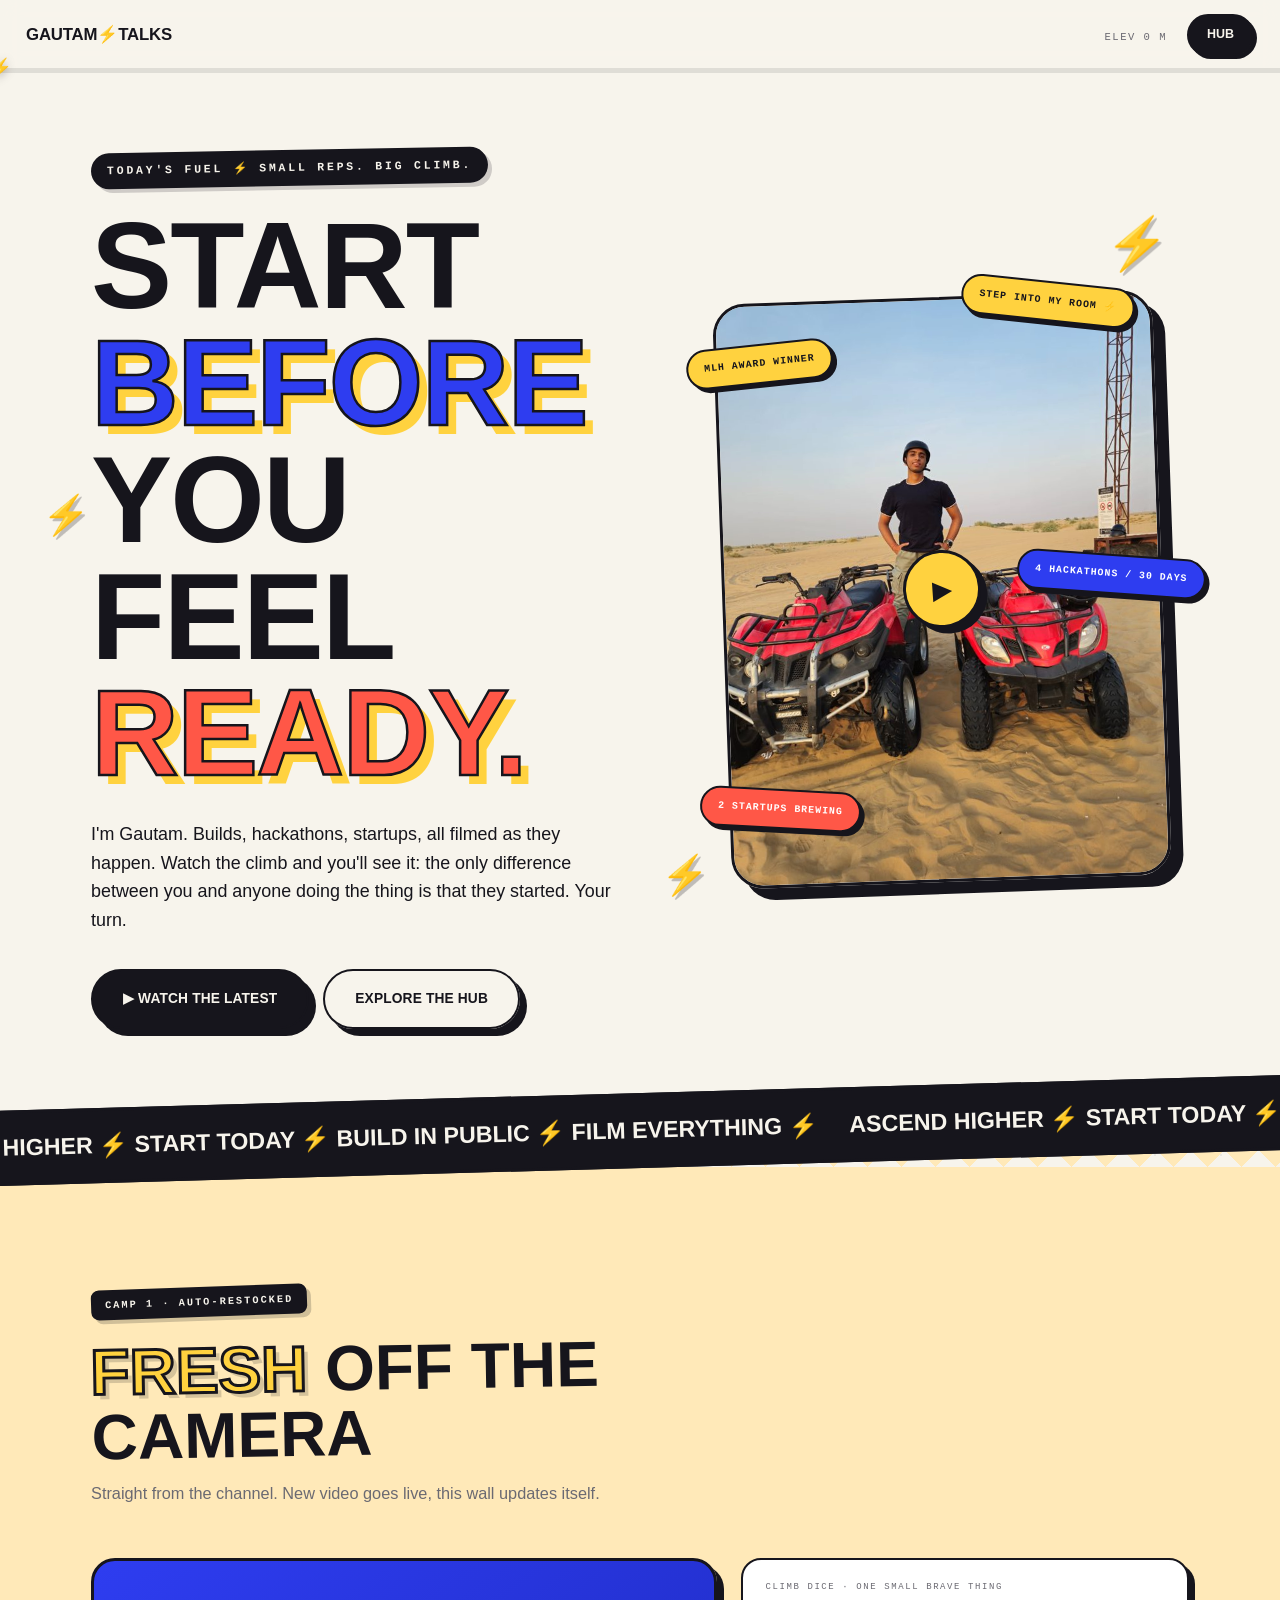
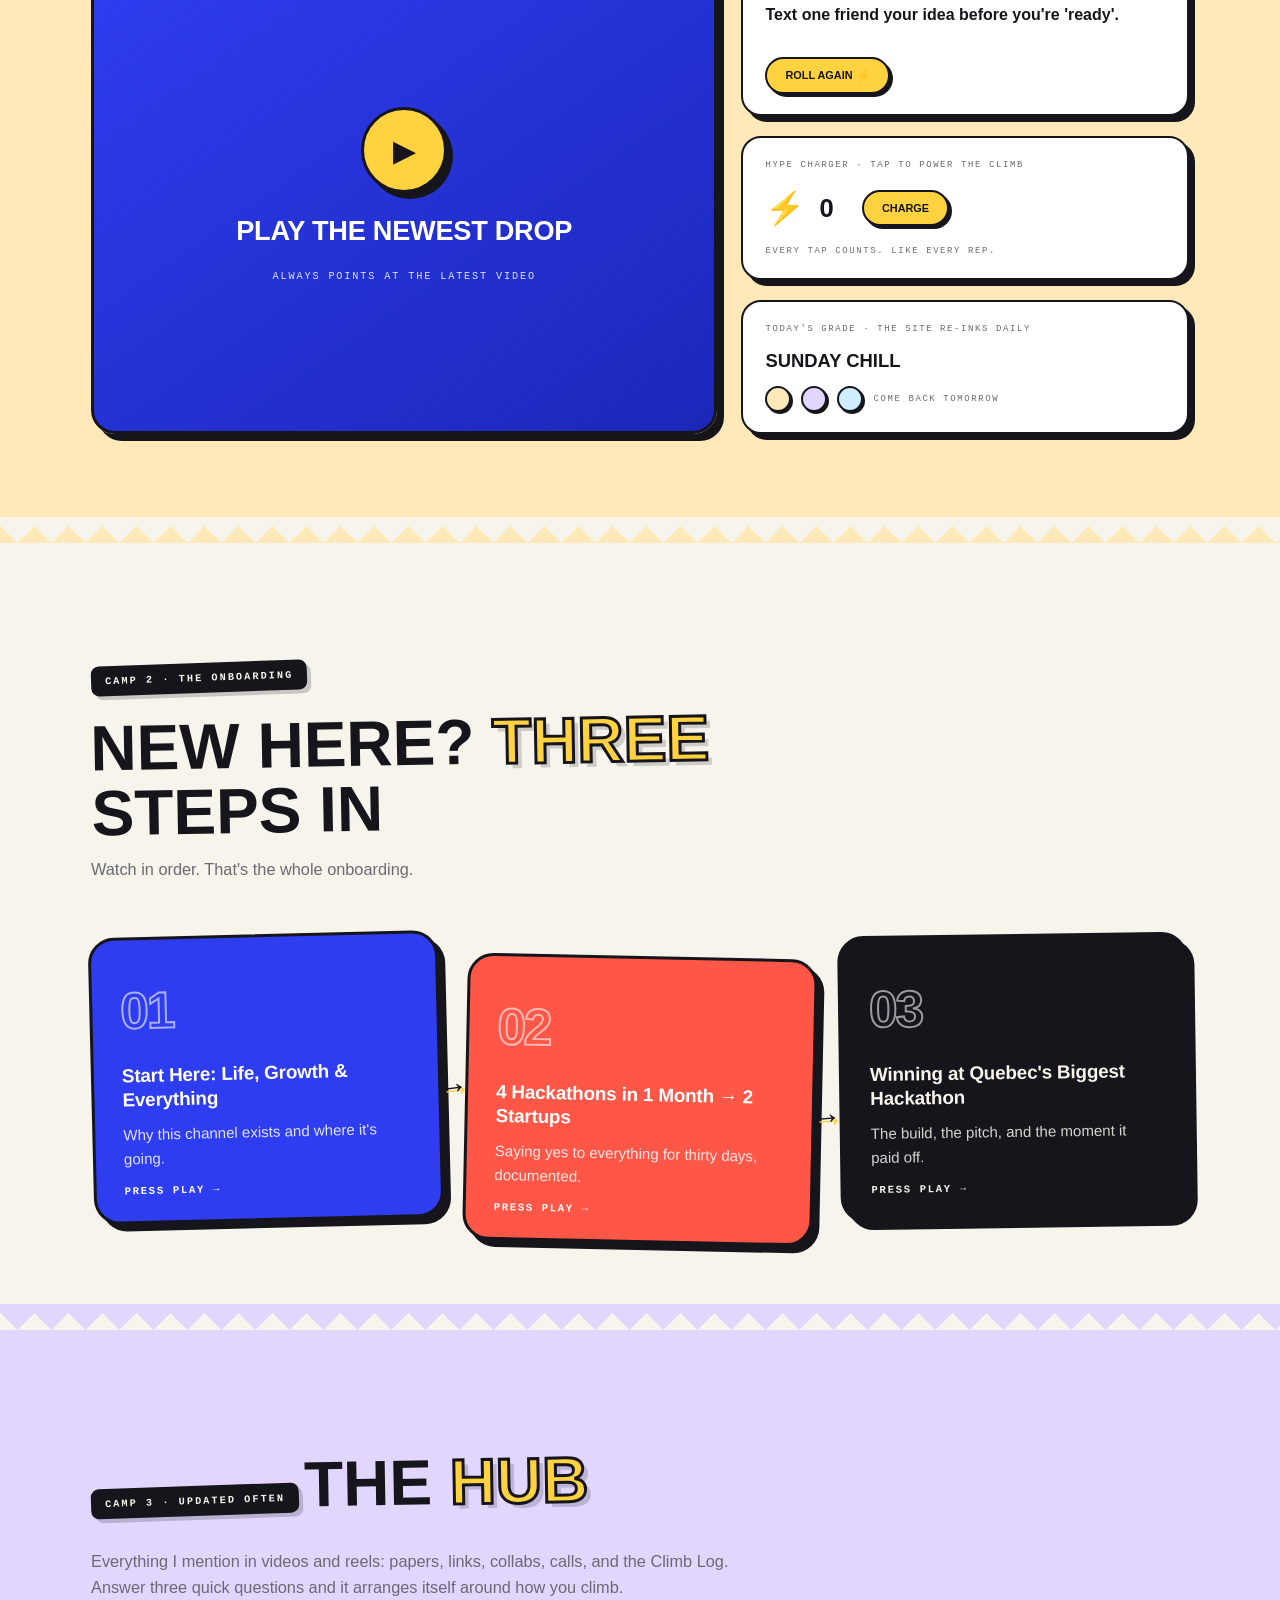
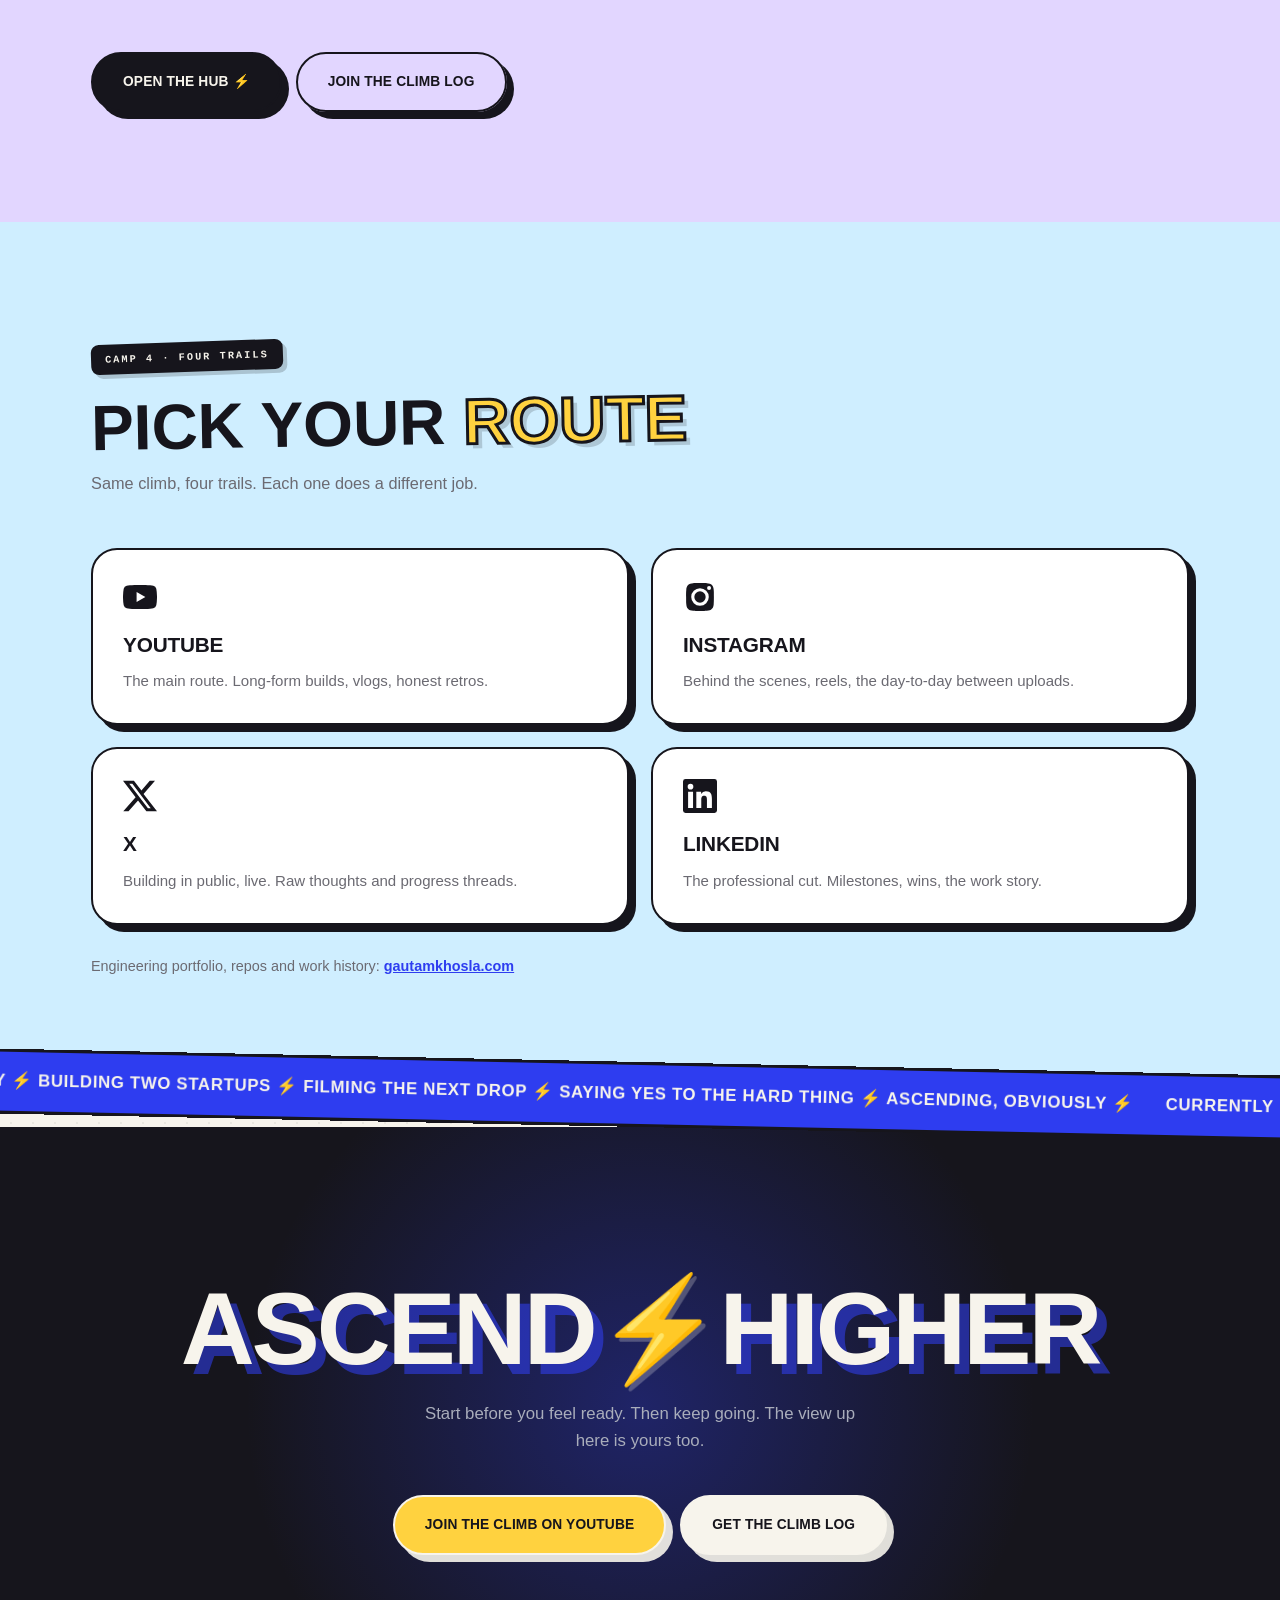
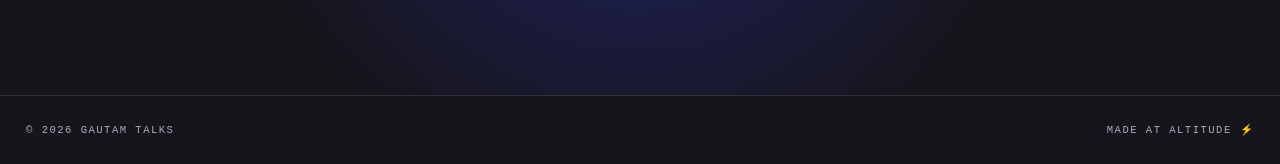
==== index.html @ 23ba292b "Launch gautamtalks.com" ====
<!doctype html>
<html lang="en">
<head>
<meta charset="utf-8">
<meta http-equiv="Content-Security-Policy" content="default-src 'none'; script-src 'self' https://challenges.cloudflare.com; style-src 'self' https://fonts.googleapis.com 'unsafe-inline'; font-src https://fonts.gstatic.com; img-src 'self' data: https://i.ytimg.com; connect-src 'self' https://*.workers.dev https://challenges.cloudflare.com; frame-src https://challenges.cloudflare.com; form-action 'none'; base-uri 'none'; object-src 'none'; manifest-src 'self'; worker-src 'none'; upgrade-insecure-requests">
<meta name="referrer" content="strict-origin-when-cross-origin">
<meta http-equiv="X-Content-Type-Options" content="nosniff">
<meta name="viewport" content="width=device-width, initial-scale=1">
<title>Gautam Talks · Start before you feel ready</title>
<meta name="description" content="Gautam Khosla films the whole climb: builds, hackathons, startups. Watch the process and leave believing you can start before you feel ready.">
<link rel="canonical" href="https://gautamtalks.com/">
<meta property="og:type" content="website">
<meta property="og:title" content="Gautam Talks · Ascend Higher">
<meta property="og:description" content="Start before you feel ready. I film the whole climb.">
<meta property="og:url" content="https://gautamtalks.com/">
<meta property="og:image" content="https://gautamtalks.com/gautam.jpg">
<meta name="twitter:card" content="summary_large_image">
<meta name="twitter:site" content="@HeyGautamTalks">
<meta name="theme-color" content="#f7f4ec">
<link rel="icon" href="data:image/svg+xml,%3Csvg xmlns='http://www.w3.org/2000/svg' viewBox='0 0 100 100'%3E%3Crect width='100' height='100' rx='22' fill='%2316151c'/%3E%3Ctext x='50' y='72' font-size='60' text-anchor='middle'%3E%E2%9A%A1%3C/text%3E%3C/svg%3E">
<link rel="preconnect" href="https://fonts.googleapis.com">
<link rel="preconnect" href="https://fonts.gstatic.com" crossorigin>
<link href="https://fonts.googleapis.com/css2?family=Unbounded:wght@500;700;900&family=Space+Grotesk:wght@400;500;700&family=JetBrains+Mono:wght@400;600&display=swap" rel="stylesheet">
<link rel="stylesheet" href="styles.css">
<script type="application/ld+json">
{"@context":"https://schema.org","@type":"Person","name":"Gautam Khosla","alternateName":"Gautam Talks","url":"https://gautamtalks.com/","image":"https://gautamtalks.com/gautam.jpg","sameAs":["https://www.youtube.com/@GautamKhoslaOfficial","https://www.instagram.com/gautamk.talks/","https://x.com/HeyGautamTalks","https://www.linkedin.com/in/gautam-khosla/"],"jobTitle":"Engineering student and creator","description":"Documents engineering, hackathons and startups on YouTube as Gautam Talks."}
</script>
</head>
<body>

<nav class="topbar">
  <span class="logo">GAUTAM<span class="bolt">⚡</span>TALKS</span>
  <div class="elev" aria-hidden="true"><span class="elev-label" id="elevLabel">ELEV 0 M</span></div>
  <a class="navlink" href="hub/">HUB</a>
  <div class="elev-track" aria-hidden="true"><span class="elev-bolt" id="elevBolt">⚡</span></div>
</nav>

<main>

<!-- HERO -->
<section class="band band-paper hero" data-camp="BASE">
  <div class="wrap hero-wrap">
    <div class="hero-copy">
      <p class="eyebrow">GAUTAM TALKS · THE CLIMB, ON CAMERA</p>
      <h1>
        <span class="hr">START</span>
        <span class="hr fill-cobalt">BEFORE</span>
        <span class="hr">YOU FEEL</span>
        <span class="hr fill-coral">READY.</span>
      </h1>
      <p class="lede">I'm Gautam. Builds, hackathons, startups, all filmed as they happen. Watch the climb and you'll see it: the only difference between you and anyone doing the thing is that they started. Your turn.</p>
      <div class="cta-row">
        <a class="cta cta-ink" href="#latest">▶ WATCH THE LATEST</a>
        <a class="cta cta-line" href="hub/">EXPLORE THE HUB</a>
      </div>
    </div>
    <div class="hero-photo" id="heroPhoto" role="button" tabindex="0" aria-label="Step into Gautam's room">
      <span class="chip chip-sun taphint">STEP INTO MY ROOM ⚡</span>
      <span class="playbtn" aria-hidden="true">▶</span>
      <img src="gautam.jpg" alt="Gautam, helmet on, ready to ride" width="675" height="900">
      <span class="chip chip-sun c1">MLH AWARD WINNER</span>
      <span class="chip chip-cobalt c2">4 HACKATHONS / 30 DAYS</span>
      <span class="chip chip-coral c3">2 STARTUPS BREWING</span>
    </div>
    <span class="floatbolt fb1" aria-hidden="true">⚡</span>
    <span class="floatbolt fb2" aria-hidden="true">⚡</span>
    <span class="floatbolt fb3" aria-hidden="true">⚡</span>
  </div>
</section>

<div class="tapeband" aria-hidden="true"><div class="tape-in">
  <span>ASCEND HIGHER ⚡ START TODAY ⚡ BUILD IN PUBLIC ⚡ FILM EVERYTHING ⚡ </span>
  <span>ASCEND HIGHER ⚡ START TODAY ⚡ BUILD IN PUBLIC ⚡ FILM EVERYTHING ⚡ </span>
</div></div>

<div class="zz zz-sun" aria-hidden="true"></div>
<!-- LATEST -->
<section class="band band-sun" id="latest" data-camp="LATEST">
  <div class="wrap">
    <div class="band-head" data-mark="CAMP 1 · AUTO-RESTOCKED">
      <h2><span class="h-out">FRESH</span> OFF THE CAMERA</h2>
      <p class="band-sub">Straight from the channel. New video goes live, this wall updates itself.</p>
    </div>
    <div class="latest-grid" id="latestGrid"></div>
  </div>
</section>

<div class="zz zz-paper" aria-hidden="true"></div>
<!-- START HERE -->
<section class="band band-paper" id="start" data-camp="START">
  <div class="wrap">
    <div class="band-head" data-mark="CAMP 2 · THE ONBOARDING">
      <h2>NEW HERE? <span class="h-out">THREE</span> STEPS IN</h2>
      <p class="band-sub">Watch in order. That's the whole onboarding.</p>
    </div>
    <div class="steps">
      <a class="step step-cobalt" href="https://www.youtube.com/@GautamKhoslaOfficial/videos" target="_blank" rel="noopener noreferrer">
        <span class="step-no">01</span>
        <h3>Start Here: Life, Growth &amp; Everything</h3>
        <p>Why this channel exists and where it's going.</p>
        <span class="step-go">PRESS PLAY →</span>
      </a>
      <a class="step step-coral" href="https://www.youtube.com/@GautamKhoslaOfficial/videos" target="_blank" rel="noopener noreferrer">
        <span class="step-no">02</span>
        <h3>4 Hackathons in 1 Month → 2 Startups</h3>
        <p>Saying yes to everything for thirty days, documented.</p>
        <span class="step-go">PRESS PLAY →</span>
      </a>
      <a class="step step-ink" href="https://www.youtube.com/@GautamKhoslaOfficial/videos" target="_blank" rel="noopener noreferrer">
        <span class="step-no">03</span>
        <h3>Winning at Quebec's Biggest Hackathon</h3>
        <p>The build, the pitch, and the moment it paid off.</p>
        <span class="step-go">PRESS PLAY →</span>
      </a>
    </div>
  </div>
</section>

<div class="zz zz-sky" aria-hidden="true"></div>
<!-- HUB TEASER -->
<section class="band band-sky" id="hub" data-camp="HUB">
  <div class="wrap">
    <div class="band-head" data-mark="CAMP 3 · UPDATED OFTEN">
      <h2>THE <span class="h-out">HUB</span></h2>
      <p class="band-sub">Everything I mention in videos and reels: papers, links, collabs, calls, and the Climb Log. Answer three quick questions and it arranges itself around how you climb.</p>
    </div>
    <div class="cta-row">
      <a class="cta cta-ink" href="hub/">OPEN THE HUB ⚡</a>
      <a class="cta cta-line" href="hub/">JOIN THE CLIMB LOG</a>
    </div>
  </div>
</section>

<!-- TRAILS -->
<section class="band band-blush" id="channels" data-camp="TRAILS">
  <div class="wrap">
    <div class="band-head" data-mark="CAMP 4 · FOUR TRAILS">
      <h2>PICK YOUR <span class="h-out">ROUTE</span></h2>
      <p class="band-sub">Same climb, four trails. Each one does a different job.</p>
    </div>
    <div class="trails">
      <a class="trail" href="https://www.youtube.com/@GautamKhoslaOfficial" target="_blank" rel="noopener noreferrer" style="--brand:#ff0000">
        <svg class="trail-logo" viewBox="0 0 24 24" fill="currentColor" aria-hidden="true"><path d="M23.5 6.2a3 3 0 0 0-2.1-2.1C19.5 3.5 12 3.5 12 3.5s-7.5 0-9.4.6A3 3 0 0 0 .5 6.2 31 31 0 0 0 0 12a31 31 0 0 0 .5 5.8 3 3 0 0 0 2.1 2.1c1.9.6 9.4.6 9.4.6s7.5 0 9.4-.6a3 3 0 0 0 2.1-2.1A31 31 0 0 0 24 12a31 31 0 0 0-.5-5.8zM9.6 15.6V8.4L15.8 12z"/></svg>
        <span class="trail-name">YOUTUBE</span>
        <span class="trail-job">The main route. Long-form builds, vlogs, honest retros.</span>
      </a>
      <a class="trail" href="https://www.instagram.com/gautamk.talks/" target="_blank" rel="noopener noreferrer" style="--brand:#e1306c">
        <svg class="trail-logo" viewBox="0 0 24 24" fill="currentColor" aria-hidden="true"><path d="M12 2.2c3.2 0 3.6 0 4.8.1 3.3.1 4.8 1.7 4.9 4.9.1 1.3.1 1.6.1 4.8s0 3.6-.1 4.8c-.1 3.2-1.7 4.8-4.9 4.9-1.3.1-1.6.1-4.8.1s-3.6 0-4.8-.1c-3.3-.1-4.8-1.7-4.9-4.9C2.2 15.6 2.2 15.2 2.2 12s0-3.6.1-4.8C2.4 4 4 2.4 7.2 2.3 8.4 2.2 8.8 2.2 12 2.2zm0 3.6A6.2 6.2 0 1 0 18.2 12 6.2 6.2 0 0 0 12 5.8zm0 10.2A4 4 0 1 1 16 12a4 4 0 0 1-4 4zm6.4-11.8a1.4 1.4 0 1 0 1.4 1.4 1.4 1.4 0 0 0-1.4-1.4z"/></svg>
        <span class="trail-name">INSTAGRAM</span>
        <span class="trail-job">Behind the scenes, reels, the day-to-day between uploads.</span>
      </a>
      <a class="trail" href="https://x.com/HeyGautamTalks" target="_blank" rel="noopener noreferrer" style="--brand:#16151c">
        <svg class="trail-logo" viewBox="0 0 24 24" fill="currentColor" aria-hidden="true"><path d="M18.9 1.2h3.7l-8.1 9.3L24 22.8h-7.5l-5.9-7.7-6.7 7.7H.2l8.7-9.9L0 1.2h7.7l5.3 7 5.9-7zm-1.3 19.4h2L6.6 3.3H4.4z"/></svg>
        <span class="trail-name">X</span>
        <span class="trail-job">Building in public, live. Raw thoughts and progress threads.</span>
      </a>
      <a class="trail" href="https://www.linkedin.com/in/gautam-khosla/" target="_blank" rel="noopener noreferrer" style="--brand:#0a66c2">
        <svg class="trail-logo" viewBox="0 0 24 24" fill="currentColor" aria-hidden="true"><path d="M20.4 20.4h-3.5v-5.6c0-1.3 0-3-1.9-3s-2.1 1.4-2.1 2.9v5.7H9.4V9h3.4v1.6a3.7 3.7 0 0 1 3.4-1.9c3.6 0 4.2 2.4 4.2 5.4zM5.3 7.4a2 2 0 1 1 2-2 2 2 0 0 1-2 2zM7.1 20.4H3.6V9h3.5zM22.2 0H1.8A1.8 1.8 0 0 0 0 1.7v20.6A1.8 1.8 0 0 0 1.8 24h20.4a1.8 1.8 0 0 0 1.8-1.7V1.7A1.8 1.8 0 0 0 22.2 0z"/></svg>
        <span class="trail-name">LINKEDIN</span>
        <span class="trail-job">The professional cut. Milestones, wins, the work story.</span>
      </a>
    </div>
    <p class="worknote">Engineering portfolio, repos and work history: <a href="https://gautamkhosla.com" target="_blank" rel="noopener noreferrer">gautamkhosla.com</a></p>
  </div>
</section>

<div class="tapeband tape-now" aria-hidden="true"><div class="tape-in tape-rev" id="nowTicker"></div></div>
<!-- SUMMIT -->
<section class="band band-ink summit" data-camp="SUMMIT">
  <div class="wrap">
    <h2 class="summit-line">ASCEND<span class="s-bolt">⚡</span>HIGHER</h2>
    <p class="summit-sub">Start before you feel ready. Then keep going. The view up here is yours too.</p>
    <div class="cta-row cta-center">
      <a class="cta cta-sun" href="https://www.youtube.com/@GautamKhoslaOfficial" target="_blank" rel="noopener noreferrer">JOIN THE CLIMB ON YOUTUBE</a>
      <a class="cta cta-paper" href="hub/">GET THE CLIMB LOG</a>
    </div>
  </div>
</section>

</main>


<!-- THE ROOM · 3D story overlay -->
<div class="room" id="room" hidden>
  <div class="room-canvas" id="roomCanvas"></div>
  <div class="room-caption" id="roomCaption"></div>
  <div class="room-bubble" id="bubbleA" hidden></div>
  <div class="room-bubble bubble-b" id="bubbleB" hidden></div>
  <div class="room-ui">
    <button class="room-btn" id="roomSkip" type="button">SKIP →</button>
    <button class="room-btn room-exit" id="roomExit" type="button">✕ EXIT</button>
  </div>
  <div class="room-title" id="roomTitle" hidden>
    <p class="rt-big">START BEFORE<br>YOU FEEL READY.</p>
    <p class="rt-sub">EVERY DAY IN THIS ROOM. EVERY DAY ON THE CLIMB.</p>
    <button class="cta cta-sun" id="roomDone" type="button">BACK TO THE SITE ⚡</button>
  </div>
  <div class="room-loading" id="roomLoading">ENTERING THE ROOM<span class="dots">...</span></div>
</div>

<footer>
  <span>© <span id="yr">2026</span> GAUTAM TALKS</span>
  <span>MADE AT ALTITUDE ⚡</span>
</footer>

<script src="app.js" defer></script>
</body>
</html>
---- styles.css ----
/* GAUTAM TALKS v4 · THE ASCENT, poster series
   paper #F7F4EC · ink #16151C · cobalt #3140F5 · sun #FFCE3A · coral #FF5A48 */
:root{
  --paper:#f7f4ec; --ink:#16151c; --cobalt:#3140f5; --sun:#ffce3a; --coral:#ff5a48;
  --sky:#e9ecff; --blush:#ffe9f1; --suntint:#fff3c8; --mute:#6b6a72; --card:#fff;
  --disp:"Bricolage Grotesque",sans-serif; --body:"Space Grotesk",sans-serif; --mono:"JetBrains Mono",monospace;
  --soft:0 18px 44px rgba(22,21,28,.14);
  --r:26px;
}
body[data-day="0"]{--cobalt:#d63384} body[data-day="2"]{--cobalt:#0e9f6e}
body[data-day="3"]{--cobalt:#0891b2} body[data-day="4"]{--cobalt:#7c3aed}
body[data-day="5"]{--cobalt:#ea580c} body[data-day="6"]{--cobalt:#4338ca}

*{margin:0;box-sizing:border-box}
html{scroll-behavior:smooth}
body{background:var(--paper);color:var(--ink);font-family:var(--body);line-height:1.6;overflow-x:hidden}
a{color:inherit}
::selection{background:var(--sun)}
.wrap{max-width:1150px;margin:0 auto;padding:0 26px;position:relative}

/* ---- topbar with elevation track ---- */
.topbar{position:fixed;top:0;left:0;right:0;z-index:50;display:flex;align-items:center;gap:20px;padding:14px 26px 12px;background:rgba(247,244,236,.88);backdrop-filter:blur(10px)}
.logo{font-family:var(--disp);font-weight:800;font-size:1.05rem;letter-spacing:-.01em}
.bolt{color:var(--cobalt)}
.elev{margin-left:auto}
.elev-label{font-family:var(--mono);font-size:.66rem;letter-spacing:.14em;color:var(--mute)}
.navlink{font-family:var(--disp);font-weight:700;font-size:.78rem;text-decoration:none;background:var(--ink);color:var(--paper);padding:9px 18px;border-radius:999px;transition:transform .18s cubic-bezier(.34,1.56,.64,1),background .18s}
.navlink:hover{transform:scale(1.06) rotate(-1deg);background:var(--cobalt)}
.elev-track{position:absolute;left:0;right:0;bottom:-3px;height:3px;background:rgba(22,21,28,.1)}
.elev-track::before{content:"";position:absolute;inset:0;transform-origin:left;transform:scaleX(var(--p,0));background:linear-gradient(90deg,var(--cobalt),var(--coral))}
.elev-bolt{position:absolute;left:calc(var(--p,0)*100%);top:50%;translate:-50% -58%;font-size:.95rem;filter:drop-shadow(0 2px 4px rgba(22,21,28,.3))}

/* ---- color bands ---- */
.band{padding:120px 0 110px}
.band-paper{background:var(--paper)}
.band-sun{background:var(--suntint)}
.band-sky{background:var(--sky)}
.band-blush{background:var(--blush)}
.band-ink{background:var(--ink);color:var(--paper)}

.band-head{margin-bottom:52px;max-width:640px}
h2{font-family:var(--disp);font-weight:800;font-size:clamp(2.2rem,6vw,4rem);line-height:1.02;letter-spacing:-.03em}
.h-out{color:transparent;-webkit-text-stroke:2.5px currentColor}
.band-ink .h-out{-webkit-text-stroke-color:var(--paper)}
.band-sub{color:var(--mute);margin-top:14px;font-size:1.02rem}
.band-ink .band-sub{color:#a9adbb}

/* ---- hero ---- */
.hero{padding:150px 0 90px;min-height:100vh;display:flex;align-items:center}
.hero-wrap{display:grid;gap:56px;align-items:center;width:100%}
@media(min-width:940px){.hero-wrap{grid-template-columns:1.05fr .95fr}}
.eyebrow{font-family:var(--mono);font-size:.72rem;letter-spacing:.24em;color:var(--cobalt);margin-bottom:22px;font-weight:600}
h1{font-family:var(--disp);font-weight:800;font-size:clamp(3.4rem,9.5vw,7.6rem);line-height:.96;letter-spacing:-.04em;display:flex;flex-direction:column}
.hr{opacity:0;transform:translateY(46px);animation:up .75s cubic-bezier(.2,.8,.2,1) forwards}
.hr:nth-child(2){animation-delay:.1s}.hr:nth-child(3){animation-delay:.2s}.hr:nth-child(4){animation-delay:.3s}
@keyframes up{to{opacity:1;transform:none}}
.fill-cobalt{color:var(--cobalt)}
.fill-coral{color:var(--coral)}
.lede{max-width:520px;font-size:1.12rem;margin:28px 0 34px}
.cta-row{display:flex;gap:14px;flex-wrap:wrap}
.cta-center{justify-content:center}
.cta{font-family:var(--disp);font-weight:700;font-size:.86rem;letter-spacing:.01em;text-decoration:none;padding:17px 30px;border-radius:999px;transition:transform .2s cubic-bezier(.34,1.56,.64,1),box-shadow .2s;box-shadow:var(--soft)}
.cta:hover{transform:translateY(-4px) rotate(-.6deg);box-shadow:0 26px 56px rgba(22,21,28,.22)}
.cta:active{transform:translateY(0)}
.cta-ink{background:var(--ink);color:var(--paper)}
.cta-line{background:transparent;border:2.5px solid var(--ink);box-shadow:none}
.cta-line:hover{background:var(--ink);color:var(--paper)}
.cta-sun{background:var(--sun);color:var(--ink)}
.cta-paper{background:var(--paper);color:var(--ink)}

.hero-photo{position:relative;justify-self:center;width:100%;max-width:440px}
.hero-photo img{width:100%;height:auto;display:block;border-radius:32px;rotate:-2deg;box-shadow:0 30px 70px rgba(22,21,28,.25);transition:rotate .3s cubic-bezier(.34,1.56,.64,1)}
.hero-photo:hover img{rotate:0deg}
.chip{position:absolute;font-family:var(--mono);font-size:.62rem;font-weight:600;letter-spacing:.1em;padding:10px 16px;border-radius:999px;box-shadow:var(--soft);white-space:nowrap}
.chip-sun{background:var(--sun);color:var(--ink)}
.chip-cobalt{background:var(--cobalt);color:#fff}
.chip-coral{background:var(--coral);color:#fff}
.c1{top:8%;left:-8%;rotate:-6deg}
.c2{top:44%;right:-10%;rotate:4deg}
.c3{bottom:9%;left:-5%;rotate:3deg}
@media(max-width:939px){.c1{left:0}.c2{right:0}.c3{left:0}}
.floatbolt{position:absolute;font-size:2rem;opacity:.9;pointer-events:none;animation:floaty 5s ease-in-out infinite}
.fb1{top:6%;right:4%;font-size:2.6rem;animation-delay:.4s}
.fb2{bottom:14%;right:44%;animation-delay:1.4s}
.fb3{top:38%;left:-2%;font-size:1.5rem;animation-delay:2.2s}
@keyframes floaty{50%{transform:translateY(-16px) rotate(8deg)}}

/* ---- tape ---- */
.tapeband{overflow:hidden;background:var(--ink);color:var(--paper);transform:rotate(-1.2deg);margin:-26px -8vw 0;position:relative;z-index:5}
.tape-in{display:flex;white-space:nowrap;font-family:var(--disp);font-weight:700;font-size:clamp(.9rem,2vw,1.2rem);padding:14px 0;animation:mq 26s linear infinite}
.tape-in span{padding-right:2rem}
@keyframes mq{to{transform:translateX(-50%)}}
.tapeband:hover .tape-in{animation-play-state:paused}

/* ---- latest ---- */
.latest-grid{display:grid;gap:24px}
@media(min-width:880px){.latest-grid{grid-template-columns:1.4fr 1fr}}
.latest-main{border-radius:var(--r);overflow:hidden;box-shadow:var(--soft);background:#000;aspect-ratio:16/9;position:relative}
.latest-main iframe,.latest-main img{position:absolute;inset:0;width:100%;height:100%;border:0;object-fit:cover}
.latest-main a{position:absolute;inset:0;display:flex;align-items:flex-end}
.latest-main .lm-title{width:100%;padding:60px 24px 20px;background:linear-gradient(transparent,rgba(0,0,0,.8));color:#fff;font-weight:700;font-size:1.15rem}
.latest-side{display:flex;flex-direction:column;gap:24px}
.latest-item{display:grid;grid-template-columns:150px 1fr;gap:16px;background:var(--card);border-radius:20px;overflow:hidden;text-decoration:none;box-shadow:var(--soft);transition:transform .2s cubic-bezier(.34,1.56,.64,1)}
.latest-item:hover{transform:translateY(-4px) rotate(-.4deg)}
.latest-item img{width:100%;height:100%;object-fit:cover;display:block;background:#ddd}
.latest-item h3{font-weight:700;font-size:.95rem;line-height:1.35;padding:14px 16px 4px}
.latest-item time{font-family:var(--mono);font-size:.62rem;color:var(--mute);letter-spacing:.12em;padding:0 16px 14px;display:block}

/* ---- steps ---- */
.steps{display:grid;gap:24px}
@media(min-width:840px){.steps{grid-template-columns:repeat(3,1fr)}
  .steps .step:nth-child(1){rotate:-1.4deg}
  .steps .step:nth-child(2){rotate:1.2deg;translate:0 22px}
  .steps .step:nth-child(3){rotate:-.8deg}}
.step{border-radius:var(--r);padding:30px 28px 26px;text-decoration:none;display:flex;flex-direction:column;gap:12px;box-shadow:var(--soft);transition:transform .22s cubic-bezier(.34,1.56,.64,1),box-shadow .22s}
.step:hover{transform:translateY(-8px) rotate(0deg) scale(1.02);box-shadow:0 30px 60px rgba(22,21,28,.24)}
.step-cobalt{background:var(--cobalt);color:#fff}
.step-coral{background:var(--coral);color:#fff}
.step-ink{background:var(--ink);color:var(--paper)}
.step-no{font-family:var(--disp);font-weight:800;font-size:2.6rem;opacity:.35;letter-spacing:-.04em}
.step h3{font-family:var(--disp);font-weight:700;font-size:1.25rem;line-height:1.25;letter-spacing:-.01em}
.step p{opacity:.85;font-size:.94rem;flex:1}
.step-go{font-family:var(--mono);font-size:.66rem;font-weight:600;letter-spacing:.16em}

/* ---- hub ---- */
.hub-grid{display:grid;gap:22px}
@media(min-width:840px){.hub-grid{grid-template-columns:repeat(3,1fr)}}
.hub-card{position:relative;background:var(--card);border-radius:var(--r);padding:26px;box-shadow:var(--soft);display:flex;flex-direction:column;gap:10px;border-top:6px solid var(--accent,var(--cobalt));transition:transform .2s cubic-bezier(.34,1.56,.64,1)}
.hub-card:hover{transform:translateY(-5px)}
.hub-icon{font-size:1.6rem}
.hub-card h3{font-family:var(--disp);font-weight:700;font-size:1.02rem;letter-spacing:-.01em}
.hub-card p{color:var(--mute);font-size:.9rem;flex:1}
.hub-links{display:flex;flex-direction:column;gap:8px}
.hub-links a{font-size:.92rem;font-weight:600;color:var(--cobalt);text-decoration:none;width:fit-content;border-bottom:2px solid transparent}
.hub-links a:hover{border-bottom-color:var(--cobalt)}
.hub-cta{font-family:var(--disp);font-weight:700;font-size:.76rem;text-decoration:none;color:#fff;background:var(--accent,var(--cobalt));border-radius:999px;padding:12px 20px;width:fit-content;box-shadow:var(--soft);transition:transform .18s}
.hub-cta:hover{transform:translateY(-3px) rotate(-1deg)}
.hub-soon{position:absolute;top:16px;right:16px;font-family:var(--mono);font-size:.56rem;letter-spacing:.14em;font-weight:600;background:var(--ink);color:var(--paper);padding:5px 11px;border-radius:999px}
.hub-wide{grid-column:1/-1}
.nl-form{display:flex;gap:12px;flex-wrap:wrap}
.nl-form input{flex:1;min-width:210px;font-family:var(--body);font-size:.98rem;padding:14px 18px;border:2.5px solid var(--ink);border-radius:999px;background:#fff;color:var(--ink)}
.nl-form input:focus{outline:3px solid var(--cobalt);outline-offset:2px}
.nl-form button{font-family:var(--disp);font-weight:700;font-size:.8rem;background:var(--coral);color:#fff;border:0;border-radius:999px;padding:14px 26px;cursor:pointer;box-shadow:var(--soft);transition:transform .18s}
.nl-form button:hover{transform:translateY(-3px) rotate(1deg)}
.nl-note{font-family:var(--mono);font-size:.58rem;letter-spacing:.1em;color:var(--mute)}

/* ---- trails ---- */
.trails{display:grid;gap:22px}
@media(min-width:760px){.trails{grid-template-columns:1fr 1fr}}
.trail{background:var(--card);border-radius:var(--r);padding:30px;display:flex;flex-direction:column;gap:8px;text-decoration:none;box-shadow:var(--soft);transition:transform .22s cubic-bezier(.34,1.56,.64,1),background .22s,color .22s}
.trail:hover{transform:translateY(-6px) rotate(-.5deg);background:var(--brand);color:#fff}
.trail:hover .trail-job{color:rgba(255,255,255,.85)}
.trail-logo{width:34px;height:34px;margin-bottom:6px}
.trail-name{font-family:var(--disp);font-weight:800;font-size:1.3rem;letter-spacing:-.01em}
.trail-job{color:var(--mute);font-size:.94rem;transition:color .22s}
.worknote{margin-top:30px;color:var(--mute);font-size:.9rem}
.worknote a{color:var(--cobalt);font-weight:600}

/* ---- summit ---- */
.summit{text-align:center;padding:150px 0 140px}
.summit-line{font-family:var(--disp);font-weight:800;font-size:clamp(2.6rem,9vw,6.4rem);letter-spacing:-.03em}
.s-bolt{display:inline-block;color:var(--sun);animation:floaty 4s ease-in-out infinite}
.summit-sub{color:#a9adbb;margin:20px auto 40px;max-width:460px;font-size:1.05rem}

footer{display:flex;justify-content:space-between;flex-wrap:wrap;gap:10px;padding:26px;background:var(--ink);color:#a9adbb;font-family:var(--mono);font-size:.66rem;letter-spacing:.14em;border-top:1px solid rgba(247,244,236,.12)}

/* reveals */
.band .wrap>*{opacity:0;transform:translateY(26px);transition:opacity .7s cubic-bezier(.2,.8,.2,1),transform .7s cubic-bezier(.2,.8,.2,1)}
.band.on .wrap>*{opacity:1;transform:none}
.band.on .wrap>*:nth-child(2){transition-delay:.1s}
.hero .wrap>*{opacity:1;transform:none}

@media(prefers-reduced-motion:reduce){
  *,*::before,*::after{animation:none!important;transition:none!important}
  .band .wrap>*,.hr{opacity:1;transform:none}
}
:focus-visible{outline:3px solid var(--cobalt);outline-offset:3px}

/* ===== v4.1 ENERGY LAYER · v3.1 punch on v4 bones ===== */
:root{--disp:"Unbounded",sans-serif;--hard:7px 7px 0 var(--ink)}

body{background-image:radial-gradient(rgba(22,21,28,.06) 1px,transparent 1px);background-size:22px 22px}
.band-ink{background-image:radial-gradient(rgba(247,244,236,.05) 1px,transparent 1px)}

/* titles: loud again */
h1{font-weight:900;letter-spacing:-.015em}
.fill-cobalt{-webkit-text-stroke:2.5px var(--ink);text-shadow:9px 9px 0 var(--sun)}
.fill-coral{-webkit-text-stroke:2.5px var(--ink);text-shadow:9px 9px 0 var(--sun)}
h2{font-weight:900;letter-spacing:0}
.h-out{-webkit-text-stroke-width:3px;position:relative}
.band-head h2{display:inline-block;rotate:-1deg}
.band-sub{font-weight:500}

/* camp marks return as tilted stamps */
.band-head::before{content:attr(data-mark);font-family:var(--mono);font-size:.64rem;letter-spacing:.2em;font-weight:600;background:var(--ink);color:var(--paper);padding:7px 14px;border-radius:8px;display:inline-block;rotate:-2deg;margin-bottom:18px;box-shadow:4px 4px 0 rgba(22,21,28,.2)}

/* chunky ink borders + hard shadows on everything interactive */
.cta{border:2.5px solid var(--ink);box-shadow:var(--hard);border-radius:999px}
.cta:hover{transform:translate(-3px,-3px) rotate(-.6deg);box-shadow:10px 10px 0 var(--ink)}
.cta:active{transform:translate(2px,2px);box-shadow:3px 3px 0 var(--ink)}
.band-ink .cta{border-color:var(--paper);box-shadow:7px 7px 0 rgba(247,244,236,.9)}
.band-ink .cta:hover{box-shadow:10px 10px 0 rgba(247,244,236,.9)}
.navlink{border:2.5px solid var(--ink);box-shadow:3px 3px 0 var(--ink)}
.navlink:hover{transform:translate(-2px,-2px);box-shadow:5px 5px 0 var(--ink);background:var(--cobalt)}

.hero-photo img{border:3px solid var(--ink);box-shadow:12px 12px 0 var(--ink);rotate:-2deg}
.hero-photo:hover img{rotate:-.5deg;box-shadow:16px 16px 0 var(--ink)}
.chip{border:2.5px solid var(--ink);box-shadow:4px 4px 0 var(--ink);font-weight:600}
.floatbolt{font-size:2.4rem;filter:drop-shadow(3px 3px 0 rgba(22,21,28,.25))}
.fb1{font-size:3.2rem}

.latest-main{border:3px solid var(--ink);box-shadow:var(--hard);border-radius:24px}
.latest-item{border:2.5px solid var(--ink);box-shadow:6px 6px 0 var(--ink)}
.latest-item:hover{transform:translate(-3px,-3px) rotate(-.4deg);box-shadow:9px 9px 0 var(--ink)}

.step{border:3px solid var(--ink);box-shadow:var(--hard)}
.step:hover{transform:translate(-4px,-4px) rotate(0deg);box-shadow:12px 12px 0 var(--ink)}
.step-no{opacity:1;color:transparent;-webkit-text-stroke:2px currentColor;font-size:3.2rem}
.step-cobalt .step-no,.step-coral .step-no{-webkit-text-stroke-color:rgba(255,255,255,.6)}
.step-ink .step-no{-webkit-text-stroke-color:rgba(247,244,236,.5)}
.step h3{font-weight:700}

.hub-card{border:2.5px solid var(--ink);border-top-width:2.5px;box-shadow:6px 6px 0 var(--ink)}
.hub-card:hover{transform:translate(-3px,-3px);box-shadow:9px 9px 0 var(--ink)}
.hub-card{border-top:2.5px solid var(--ink)}
.hub-card::before{content:"";position:absolute;top:0;left:24px;right:24px;height:6px;background:var(--accent,var(--cobalt));border-radius:0 0 6px 6px}
.hub-cta{border:2.5px solid var(--ink);box-shadow:4px 4px 0 var(--ink)}
.hub-cta:hover{transform:translate(-2px,-2px) rotate(-1deg);box-shadow:6px 6px 0 var(--ink)}
.nl-form input{border-radius:14px}
.nl-form button{border:2.5px solid var(--ink);border-radius:14px;box-shadow:4px 4px 0 var(--ink)}
.nl-form button:hover{transform:translate(-2px,-2px);box-shadow:6px 6px 0 var(--ink)}
.hub-soon{rotate:3deg}

.trail{border:2.5px solid var(--ink);box-shadow:var(--hard)}
.trail:hover{transform:translate(-4px,-4px) rotate(-.5deg);box-shadow:11px 11px 0 var(--ink)}
.trail-name{font-weight:900}

.tapeband{border-top:3px solid var(--ink);border-bottom:3px solid var(--ink);transform:rotate(-1.6deg)}
.tape-in{font-weight:900;font-size:clamp(1rem,2.4vw,1.45rem);padding:16px 0}

.summit-line{font-weight:900;text-shadow:10px 10px 0 rgba(49,64,245,.55)}
.s-bolt{text-shadow:none;filter:drop-shadow(4px 4px 0 rgba(247,244,236,.25))}

.elev-track{height:5px;bottom:-5px}
.elev-bolt{font-size:1.15rem}
.band-head:not([data-mark])::before{display:none}
.band-head::before{content:attr(data-mark)}

/* ===== v4.2 VOLTAGE LAYER ===== */
/* zigzag dividers: colored to the band ABOVE, sitting on the band below */
.zz{height:26px;margin-top:-1px;position:relative;z-index:4;
  -webkit-mask:conic-gradient(from -45deg at 50% 100%,#000 90deg,transparent 0) 0 0/34px 100% repeat-x;
  mask:conic-gradient(from -45deg at 50% 100%,#000 90deg,transparent 0) 0 0/34px 100% repeat-x}
.zz-sun{background:var(--suntint)}
.zz-paper{background:var(--paper)}
.zz-sky{background:var(--sky)}
.zz-blush{background:var(--blush)}
.zz-sun,.zz-paper,.zz-sky,.zz-blush{transform:translateY(-100%)}
.band-sun{position:relative}.band-paper{position:relative}.band-sky{position:relative}.band-blush{position:relative}
/* place each zig at top of following band, colored like previous band */
.zz{margin-bottom:-26px}

/* NOW ticker: reversed cobalt strip */
.tape-now{background:var(--cobalt);transform:rotate(1.2deg);border-color:var(--ink)}
.tape-rev{animation-direction:reverse;font-size:clamp(.8rem,1.8vw,1.05rem);letter-spacing:.04em}

/* photo play sticker */
.playbtn{position:absolute;left:50%;top:50%;translate:-50% -50%;width:78px;height:78px;border-radius:50%;background:var(--sun);border:3px solid var(--ink);box-shadow:6px 6px 0 var(--ink);display:grid;place-items:center;font-size:1.6rem;color:var(--ink);rotate:-4deg;transition:transform .2s cubic-bezier(.34,1.56,.64,1)}
.hero-photo:hover .playbtn{transform:scale(1.12) rotate(4deg)}

/* chip idle wiggle + hover pop */
.chip{animation:chipwig 6s ease-in-out infinite}
.c2{animation-delay:1.2s}.c3{animation-delay:2.4s}
@keyframes chipwig{0%,100%{translate:0 0}50%{translate:0 -6px}}
.chip:hover{scale:1.08}

/* step arrow marquee on hover */
.step-go{position:relative;overflow:hidden;height:1.1em}
.step .step-go::after{content:"PRESS PLAY → PRESS PLAY → PRESS PLAY → ";position:absolute;left:0;top:0;white-space:nowrap;opacity:0}
.step:hover .step-go::after{opacity:1;animation:mq 3s linear infinite}
.step:hover .step-go{color:transparent}
.step:hover .step-go::after{color:#fff}
.step-ink:hover .step-go::after{color:var(--sun)}

/* CTA spark particles */
.spark{position:fixed;z-index:999;pointer-events:none;font-size:1.1rem;animation:sparkfly .7s cubic-bezier(.2,.8,.4,1) forwards}
@keyframes sparkfly{to{transform:translate(var(--dx),var(--dy)) rotate(var(--rot));opacity:0}}

/* summit glow */
.summit{position:relative;overflow:hidden}
.summit::before{content:"";position:absolute;left:50%;top:-30%;translate:-50% 0;width:900px;height:900px;border-radius:50%;background:radial-gradient(circle,rgba(49,64,245,.35),transparent 62%);pointer-events:none}
.summit .wrap{position:relative}

@media(prefers-reduced-motion:reduce){.chip,.spark{animation:none!important}}

/* ===== v4.3 FIX + RICHER COLOR + DAILY SYSTEM ===== */
/* BUGFIX: outlined words were stroking with currentColor while transparent */
.h-out{-webkit-text-stroke:3px var(--ink)}
.band-ink .h-out{-webkit-text-stroke:3px var(--paper)}
.fill-cobalt{-webkit-text-stroke:2.5px var(--ink)}
.fill-coral{-webkit-text-stroke:2.5px var(--ink)}
.step-no{-webkit-text-stroke:2px rgba(255,255,255,.75)}
.step-ink .step-no{-webkit-text-stroke:2px rgba(247,244,236,.6)}

/* Brand stays constant: kill the old day-based cobalt swap */
body[data-day="0"],body[data-day="1"],body[data-day="2"],body[data-day="3"],
body[data-day="4"],body[data-day="5"],body[data-day="6"]{--cobalt:#2e3df0}

/* Richer, punchier band tints */
:root{--suntint:#ffe373;--sky:#c9d4ff;--blush:#ffcfe3;--coral:#ff5747;--sun:#ffd23f}
/* Daily weather: each day re-inks the three tint bands (brand colors untouched) */
body[data-day="1"]{--suntint:#ffe373;--sky:#c9d4ff;--blush:#ffcfe3}          /* MON classic */
body[data-day="2"]{--suntint:#d9f2b4;--sky:#c9ecff;--blush:#ffe1c9}          /* TUE meadow */
body[data-day="3"]{--suntint:#ffe1c9;--sky:#d4ccff;--blush:#c9f2e4}          /* WED sunset */
body[data-day="4"]{--suntint:#fff0a8;--sky:#ffd9d1;--blush:#d6e3ff}          /* THU peach */
body[data-day="5"]{--suntint:#ffd9ec;--sky:#d2f4ef;--blush:#ffe9b8}          /* FRI candy */
body[data-day="6"]{--suntint:#e4f0c1;--sky:#ffddc4;--blush:#dcd6ff}          /* SAT trail */
body[data-day="0"]{--suntint:#ffe9b8;--sky:#e2d6ff;--blush:#cfeeff}          /* SUN chill */

/* Steps: equal height, CTA pinned to bottom, connector arrows */
.steps{align-items:stretch}
.step{min-height:100%}
.step-go{margin-top:auto}
@media(min-width:840px){
  .steps{position:relative}
  .steps .step:nth-child(1)::after,.steps .step:nth-child(2)::after{
    content:"→";position:absolute;right:-30px;top:46%;font-family:var(--disp);font-weight:900;
    font-size:2rem;color:var(--ink);rotate:-6deg;text-shadow:3px 3px 0 var(--sun)}
}
.step h3{font-size:1.18rem}

/* Latest: designed poster fallback (no gray iframe box, ever) */
.poster{position:absolute;inset:0;display:flex;flex-direction:column;justify-content:center;align-items:center;gap:16px;background:linear-gradient(145deg,var(--cobalt),#1b27b8);color:#fff;text-decoration:none;text-align:center;padding:24px}
.poster .p-play{width:86px;height:86px;border-radius:50%;background:var(--sun);color:var(--ink);border:3px solid var(--ink);box-shadow:6px 6px 0 var(--ink);display:grid;place-items:center;font-size:1.9rem;transition:transform .2s cubic-bezier(.34,1.56,.64,1)}
.poster:hover .p-play{transform:scale(1.14) rotate(6deg)}
.poster .p-t{font-family:var(--disp);font-weight:900;font-size:clamp(1.1rem,2.6vw,1.7rem);letter-spacing:-.01em}
.poster .p-s{font-family:var(--mono);font-size:.64rem;letter-spacing:.18em;opacity:.85}
.latest-side .latest-item{grid-template-columns:1fr}
.latest-side .latest-item .li-pad{padding:18px 20px}
.latest-side .latest-item h3{padding:0 0 6px}
.latest-side .latest-item time{padding:0}

/* hero eyebrow: room for daily motto */
.eyebrow{background:var(--ink);color:var(--paper);padding:9px 16px;border-radius:999px;width:fit-content;box-shadow:4px 4px 0 rgba(22,21,28,.18);rotate:-1deg}

/* ===== v5 · sticker titles, filled latest, photo flip ===== */
.h-out{color:var(--sun);-webkit-text-stroke:3px var(--ink);text-shadow:5px 5px 0 rgba(22,21,28,.18)}
.band-ink .h-out{color:var(--cobalt);-webkit-text-stroke:3px var(--paper)}

.latest-main{min-height:340px}
.latest-main.poster{position:relative;display:flex}
.latest-main.poster .poster{position:static}
a.latest-main.poster{flex-direction:column;justify-content:center;align-items:center;gap:16px;background:linear-gradient(145deg,var(--cobalt),#1b27b8);color:#fff;text-decoration:none;text-align:center;padding:28px}
.latest-side{gap:20px}
.latest-side .latest-item{grid-template-columns:1fr;min-height:0}
.latest-side .latest-item.has-img{grid-template-columns:140px 1fr}
.li-pad{padding:20px 22px}
.li-pad h3{padding:0 0 6px;font-family:var(--disp);font-weight:700;font-size:.98rem}
.li-pad time{padding:0}
.latest-side .latest-item{transition:transform .2s cubic-bezier(.34,1.56,.64,1),box-shadow .2s,background .2s}
.latest-side .latest-item:hover{background:var(--sun)}

/* photo flip easter egg */
.hero-photo{cursor:pointer;perspective:1200px}
.taphint{top:-16px;right:6%;rotate:6deg;z-index:3;animation:chipwig 2.2s ease-in-out infinite}
.flip3d{position:relative}
.flip-inner{position:relative;transform-style:preserve-3d;transition:transform .7s cubic-bezier(.34,1.4,.4,1)}
.flipped .flip-inner{transform:rotateY(180deg)}
.flip-front,.flip-back{backface-visibility:hidden;-webkit-backface-visibility:hidden}
.flip-front img{margin:0}
.flip-back{position:absolute;inset:0;transform:rotateY(180deg);border-radius:32px;border:3px solid var(--ink);box-shadow:12px 12px 0 var(--ink);background:linear-gradient(155deg,var(--cobalt),#1b27b8);color:#fff;display:flex;flex-direction:column;justify-content:center;align-items:center;gap:18px;padding:30px;text-align:center;rotate:-2deg}
.fb-bolt{font-size:3.4rem;filter:drop-shadow(4px 4px 0 rgba(22,21,28,.35));animation:floaty 3s ease-in-out infinite}
.fb-msg{font-family:var(--disp);font-weight:900;font-size:clamp(1.3rem,3vw,1.9rem);line-height:1.15;letter-spacing:-.01em}
.fb-sub{font-family:var(--mono);font-size:.62rem;letter-spacing:.2em;opacity:.8}
.flipped .flip-front img{box-shadow:none}

/* camera flash */
.flash{position:fixed;inset:0;background:#fff;z-index:998;pointer-events:none;animation:flashout .32s ease forwards}
@keyframes flashout{from{opacity:.9}to{opacity:0}}

@media(prefers-reduced-motion:reduce){.flip-inner{transition:none}.flash{display:none}.taphint{animation:none}}

/* ===== v6 · NIGHT CLIMB (full-site flip) ===== */
body,.band,.topbar,.latest-item,.hub-card,.trail,.cta,.navlink,.step,footer{transition:background-color .7s ease,color .7s ease,border-color .7s ease,box-shadow .7s ease}
body.hype{--paper:#0d0d1a;--ink:#f7f4ec;--card:#15152a;--mute:#9aa0b8;
  --suntint:#191436;--sky:#0f1b3d;--blush:#28102e}
body.hype{background-image:radial-gradient(rgba(247,244,236,.07) 1px,transparent 1px)}
body.hype .topbar{background:rgba(13,13,26,.88)}
body.hype h1,body.hype h2{text-shadow:0 0 22px rgba(49,61,240,.55),0 0 44px rgba(255,87,71,.25)}
body.hype .h-out{color:var(--sun);-webkit-text-stroke:3px var(--ink);text-shadow:0 0 24px rgba(255,210,63,.6)}
body.hype .fill-cobalt{color:#6b78ff;text-shadow:9px 9px 0 rgba(255,210,63,.9),0 0 30px rgba(107,120,255,.8)}
body.hype .fill-coral{text-shadow:9px 9px 0 rgba(255,210,63,.9),0 0 30px rgba(255,87,71,.8)}
body.hype .tape-in{animation-duration:12s}
body.hype .tape-rev{animation-duration:10s}
body.hype .band-ink{background:#05050d}
body.hype .summit-line{text-shadow:0 0 34px rgba(49,61,240,.9)}
body.hype .flip-back{background:linear-gradient(155deg,#ffd23f,#ff8a3d);color:var(--paper);color:#14141a}
body.hype .fb-sub{opacity:.7}
body.hype .step-ink{background:#22223c}
body.hype footer{background:#05050d}
body.hype .poster,body.hype a.latest-main.poster{background:linear-gradient(145deg,#3a49ff,#6b1bb8)}
body.hype .zz-sun{background:var(--suntint)}body.hype .zz-paper{background:var(--paper)}
body.hype .zz-sky{background:var(--sky)}body.hype .zz-blush{background:var(--blush)}
.playbtn{z-index:2}
.flipped .playbtn{opacity:0}

/* bolt rain */
.rain{position:fixed;top:-40px;z-index:997;pointer-events:none;font-size:1.2rem;filter:drop-shadow(0 0 8px rgba(255,210,63,.8));animation:rainfall linear forwards}
@keyframes rainfall{to{transform:translateY(115vh) rotate(40deg);opacity:.2}}

/* ===== side toys (non-repetitive latest) ===== */
.toy{position:relative;background:var(--card);border:2.5px solid var(--ink);border-radius:20px;box-shadow:6px 6px 0 var(--ink);padding:20px 22px;display:flex;flex-direction:column;gap:10px}
.toy h3{font-family:var(--disp);font-weight:700;font-size:.9rem;letter-spacing:.01em}
.toy .toy-tag{font-family:var(--mono);font-size:.56rem;letter-spacing:.18em;color:var(--mute)}
.toy-dice p{font-weight:700;font-size:1rem;line-height:1.35;min-height:2.7em}
.toy-btn{font-family:var(--disp);font-weight:700;font-size:.68rem;background:var(--sun);color:#14141a;border:2.5px solid var(--ink);border-radius:999px;padding:10px 18px;cursor:pointer;width:fit-content;box-shadow:3px 3px 0 var(--ink);transition:transform .15s,box-shadow .15s}
.toy-btn:hover{transform:translate(-2px,-2px);box-shadow:5px 5px 0 var(--ink)}
.toy-btn:active{transform:translate(1px,1px);box-shadow:2px 2px 0 var(--ink)}
.charge-row{display:flex;align-items:center;gap:14px}
.charge-bolt{font-size:2rem;transition:transform .18s cubic-bezier(.34,1.56,.64,1),filter .18s}
.charge-count{font-family:var(--disp);font-weight:900;font-size:1.6rem;min-width:2ch}
.palette-dots{display:flex;gap:10px;align-items:center}
.pdot{width:26px;height:26px;border-radius:50%;border:2.5px solid var(--ink);box-shadow:2px 2px 0 var(--ink)}
.palette-name{font-family:var(--disp);font-weight:900;font-size:1.15rem}

/* ===== v7 · THE ROOM + alignment fixes ===== */
/* latest section: equal heights, poster stretches */
.latest-grid{align-items:stretch}
.latest-main{min-height:0;height:100%;aspect-ratio:auto;min-height:420px}
.latest-side{justify-content:space-between}
.flipped .flip-inner{transform:none}

/* room overlay */
.room{position:fixed;inset:0;z-index:1000;background:#0a0b16}
.room-canvas,.room-canvas canvas{position:absolute;inset:0;width:100%;height:100%}
.room-caption{position:absolute;left:50%;bottom:34px;translate:-50% 0;max-width:min(90vw,640px);background:var(--sun);color:#14141a;border:3px solid #14141a;border-radius:16px;box-shadow:6px 6px 0 #14141a;font-family:var(--disp);font-weight:700;font-size:clamp(.85rem,2.2vw,1.05rem);padding:14px 22px;text-align:center;opacity:0;transition:opacity .3s}
.room-caption.show{opacity:1}
.room-bubble{position:absolute;translate:-50% -110%;background:#fff;color:#14141a;border:2.5px solid #14141a;border-radius:14px;box-shadow:4px 4px 0 #14141a;font-family:var(--body);font-weight:700;font-size:.85rem;padding:10px 14px;max-width:230px;pointer-events:none}
.room-bubble::after{content:"";position:absolute;left:50%;bottom:-9px;translate:-50% 0;border:8px solid transparent;border-top-color:#14141a}
.bubble-b{background:var(--sun)}
.room-ui{position:absolute;top:22px;right:22px;display:flex;gap:12px}
.room-btn{font-family:var(--disp);font-weight:700;font-size:.7rem;letter-spacing:.04em;background:#fff;color:#14141a;border:2.5px solid #14141a;border-radius:999px;padding:11px 20px;cursor:pointer;box-shadow:4px 4px 0 rgba(255,255,255,.25);transition:transform .15s}
.room-btn:hover{transform:translate(-2px,-2px)}
.room-exit{background:var(--coral);color:#fff;border-color:#14141a}
.room-title{position:absolute;inset:0;display:flex;flex-direction:column;justify-content:center;align-items:center;gap:22px;background:rgba(10,11,22,.86);backdrop-filter:blur(6px);text-align:center;padding:24px}
.rt-big{font-family:var(--disp);font-weight:900;font-size:clamp(2rem,7vw,4.4rem);line-height:1.05;color:#fff;text-shadow:0 0 34px rgba(49,61,240,.9),8px 8px 0 rgba(255,210,63,.9)}
.rt-sub{font-family:var(--mono);font-size:.68rem;letter-spacing:.22em;color:#c8ccdd}
.room-loading{position:absolute;inset:0;display:grid;place-items:center;font-family:var(--disp);font-weight:900;color:#fff;font-size:clamp(1rem,3vw,1.5rem);letter-spacing:.06em;background:#0a0b16}
.room-loading .dots{animation:blink 1s steps(1) infinite}
@media(prefers-reduced-motion:reduce){.room-caption{transition:none}}

/* ===== v7.1 · THE FIX: hidden must actually hide (author display was beating [hidden]) ===== */
.room [hidden]{display:none!important}
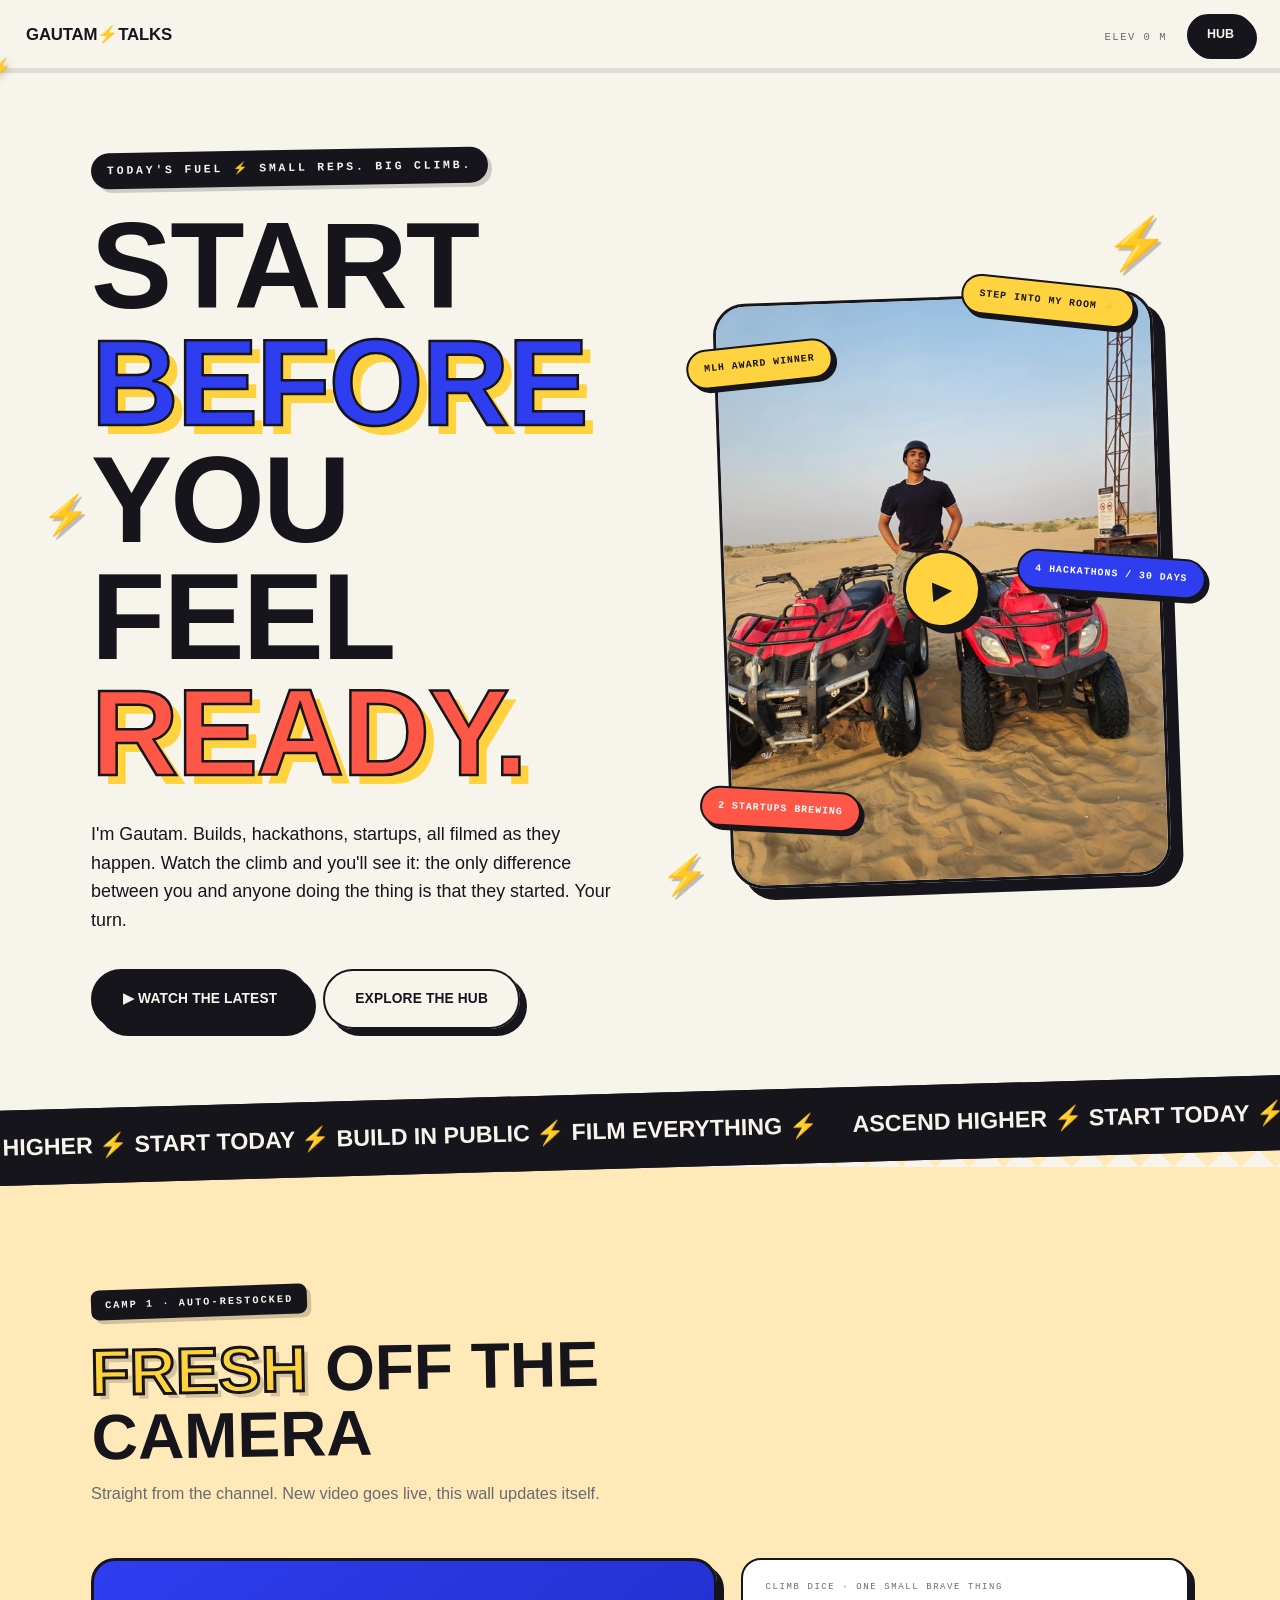
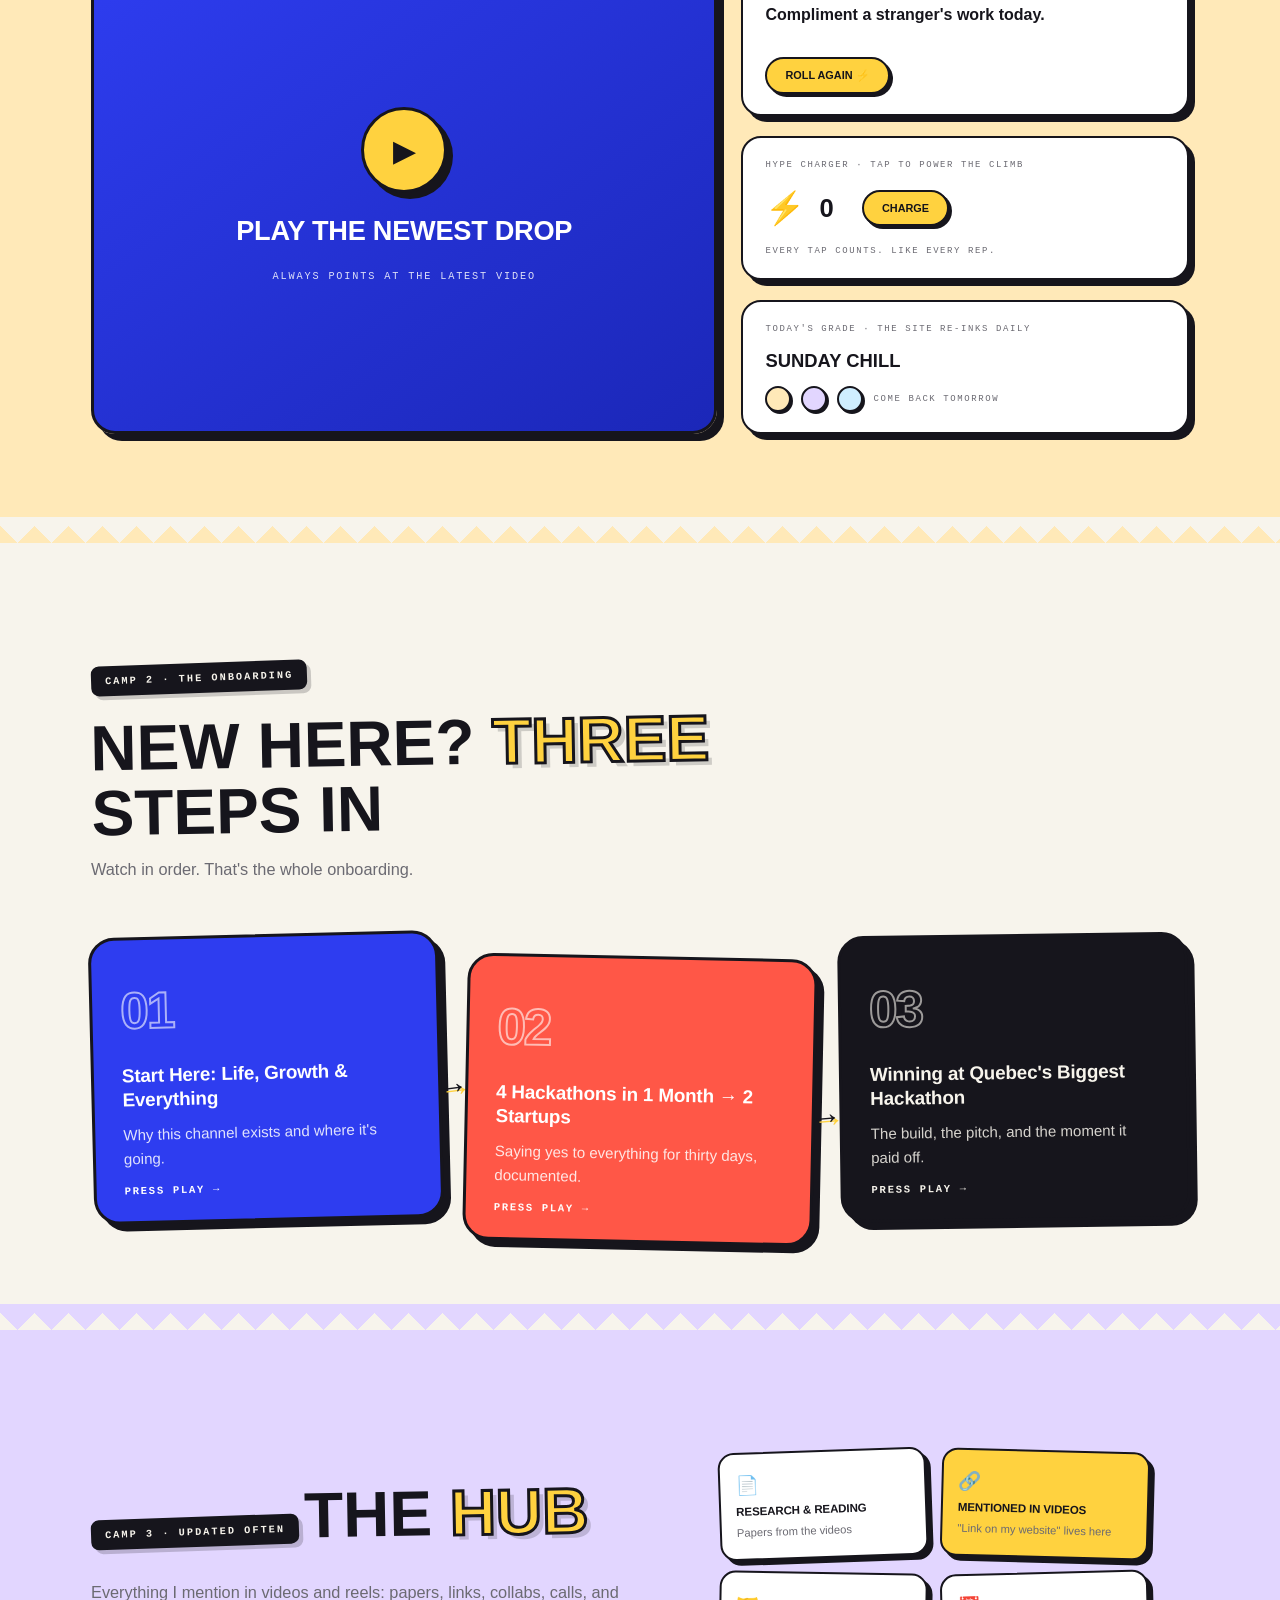
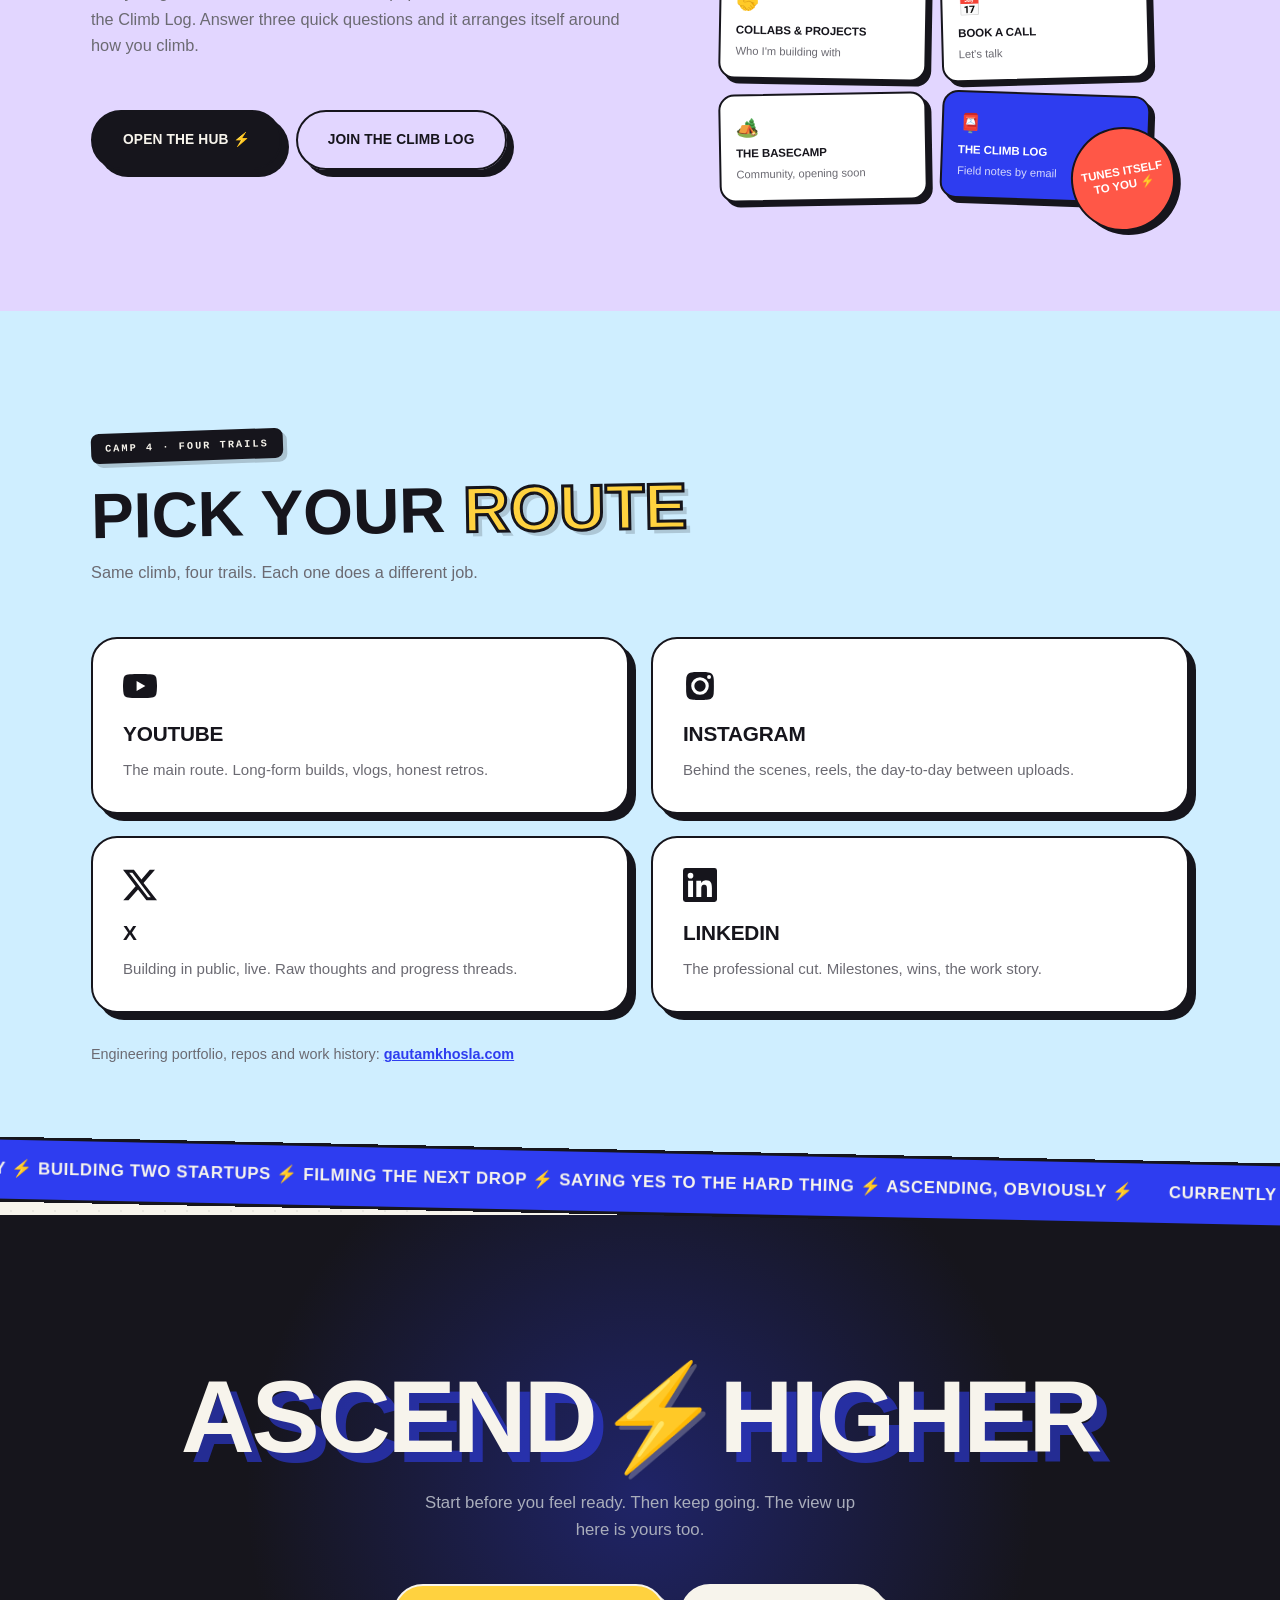
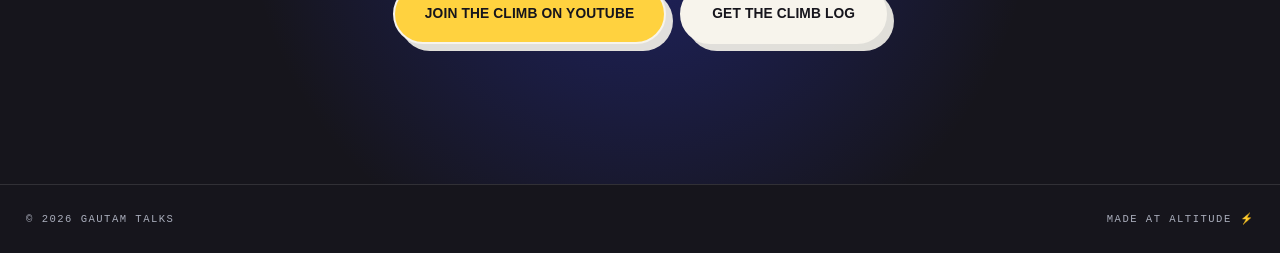
==== commit 48dd3f02: "Marquee fix, hub flow fix, side panels, homepage hub preview, long-form feed" ====
--- a/index.html
+++ b/index.html
@@ -71,6 +71,8 @@
 <div class="tapeband" aria-hidden="true"><div class="tape-in">
   <span>ASCEND HIGHER ⚡ START TODAY ⚡ BUILD IN PUBLIC ⚡ FILM EVERYTHING ⚡ </span>
   <span>ASCEND HIGHER ⚡ START TODAY ⚡ BUILD IN PUBLIC ⚡ FILM EVERYTHING ⚡ </span>
+  <span>ASCEND HIGHER ⚡ START TODAY ⚡ BUILD IN PUBLIC ⚡ FILM EVERYTHING ⚡ </span>
+  <span>ASCEND HIGHER ⚡ START TODAY ⚡ BUILD IN PUBLIC ⚡ FILM EVERYTHING ⚡ </span>
 </div></div>
 
 <div class="zz zz-sun" aria-hidden="true"></div>
@@ -119,7 +121,8 @@
 <div class="zz zz-sky" aria-hidden="true"></div>
 <!-- HUB TEASER -->
 <section class="band band-sky" id="hub" data-camp="HUB">
-  <div class="wrap">
+  <div class="wrap hub-split">
+    <div>
     <div class="band-head" data-mark="CAMP 3 · UPDATED OFTEN">
       <h2>THE <span class="h-out">HUB</span></h2>
       <p class="band-sub">Everything I mention in videos and reels: papers, links, collabs, calls, and the Climb Log. Answer three quick questions and it arranges itself around how you climb.</p>
@@ -127,6 +130,16 @@
     <div class="cta-row">
       <a class="cta cta-ink" href="hub/">OPEN THE HUB ⚡</a>
       <a class="cta cta-line" href="hub/">JOIN THE CLIMB LOG</a>
+    </div>
+    </div>
+    <div class="hub-preview" aria-hidden="true">
+      <a class="hp-card hp-1" href="hub/"><span class="hp-ico">📄</span><b>RESEARCH &amp; READING</b><i>Papers from the videos</i></a>
+      <a class="hp-card hp-2" href="hub/"><span class="hp-ico">🔗</span><b>MENTIONED IN VIDEOS</b><i>"Link on my website" lives here</i></a>
+      <a class="hp-card hp-3" href="hub/"><span class="hp-ico">🤝</span><b>COLLABS &amp; PROJECTS</b><i>Who I'm building with</i></a>
+      <a class="hp-card hp-4" href="hub/"><span class="hp-ico">📅</span><b>BOOK A CALL</b><i>Let's talk</i></a>
+      <a class="hp-card hp-5" href="hub/"><span class="hp-ico">🏕️</span><b>THE BASECAMP</b><i>Community, opening soon</i></a>
+      <a class="hp-card hp-6" href="hub/"><span class="hp-ico">📮</span><b>THE CLIMB LOG</b><i>Field notes by email</i></a>
+      <span class="hp-stamp">TUNES ITSELF<br>TO YOU ⚡</span>
     </div>
   </div>
 </section>
--- a/styles.css
+++ b/styles.css
@@ -451,3 +451,32 @@
 
 /* ===== v7.1 · THE FIX: hidden must actually hide (author display was beating [hidden]) ===== */
 .room [hidden]{display:none!important}
+
+/* ===== v8 · seamless marquees (gap bug: track must be max-content, not 100%) ===== */
+.tape-in,.tape-rev{width:max-content;min-width:200%}
+.tape-in span{flex:0 0 auto;padding-right:2.2rem}
+.tapeband{--mq:34s}
+.tape-in{animation:mqloop var(--mq) linear infinite}
+.tape-now{--mq:30s}
+.tape-rev{animation:mqloop var(--mq) linear infinite reverse}
+@keyframes mqloop{from{transform:translate3d(0,0,0)}to{transform:translate3d(-50%,0,0)}}
+.tapeband:hover .tape-in,.tape-now:hover .tape-rev{animation-play-state:paused}
+
+/* ===== v8.1 · homepage HUB section: fanned card preview ===== */
+.hub-split{display:grid;gap:52px;align-items:center}
+@media(min-width:980px){.hub-split{grid-template-columns:1fr .95fr}}
+.hub-preview{display:grid;grid-template-columns:1fr 1fr;gap:14px;position:relative;justify-self:center;max-width:430px;width:100%}
+.hp-card{background:var(--card);border:2.5px solid var(--ink);border-radius:16px;padding:16px 15px;box-shadow:5px 5px 0 var(--ink);text-decoration:none;color:var(--ink);display:flex;flex-direction:column;gap:5px;transition:transform .2s cubic-bezier(.34,1.56,.64,1),box-shadow .2s,background .2s}
+.hp-card:hover{transform:translate(-3px,-3px) rotate(0deg)!important;box-shadow:9px 9px 0 var(--ink);background:var(--sun)}
+.hp-card b{font-family:var(--disp);font-weight:700;font-size:.72rem;letter-spacing:-.01em;line-height:1.25}
+.hp-card i{font-style:normal;font-size:.7rem;color:var(--mute)}
+.hp-card:hover i{color:var(--ink)}
+.hp-ico{font-size:1.15rem}
+.hp-1{rotate:-2deg}.hp-2{rotate:1.5deg}.hp-3{rotate:1deg}
+.hp-4{rotate:-1.5deg}.hp-5{rotate:-1deg}.hp-6{rotate:2deg}
+.hp-2{background:var(--sun)}
+.hp-6{background:var(--cobalt);border-color:var(--ink)}
+.hp-6 b{color:#fff}.hp-6 i{color:rgba(255,255,255,.8)}
+.hp-6:hover b,.hp-6:hover i{color:var(--ink)}
+.hp-stamp{position:absolute;right:-26px;bottom:-30px;font-family:var(--disp);font-weight:900;font-size:.72rem;line-height:1.2;text-align:center;background:var(--coral);color:#fff;border:2.5px solid var(--ink);border-radius:50%;width:104px;height:104px;display:grid;place-items:center;rotate:-10deg;box-shadow:5px 5px 0 var(--ink);animation:pbFloat 5.5s ease-in-out infinite}
+@media(max-width:620px){.hp-stamp{right:-8px;bottom:-22px;width:84px;height:84px;font-size:.62rem}}
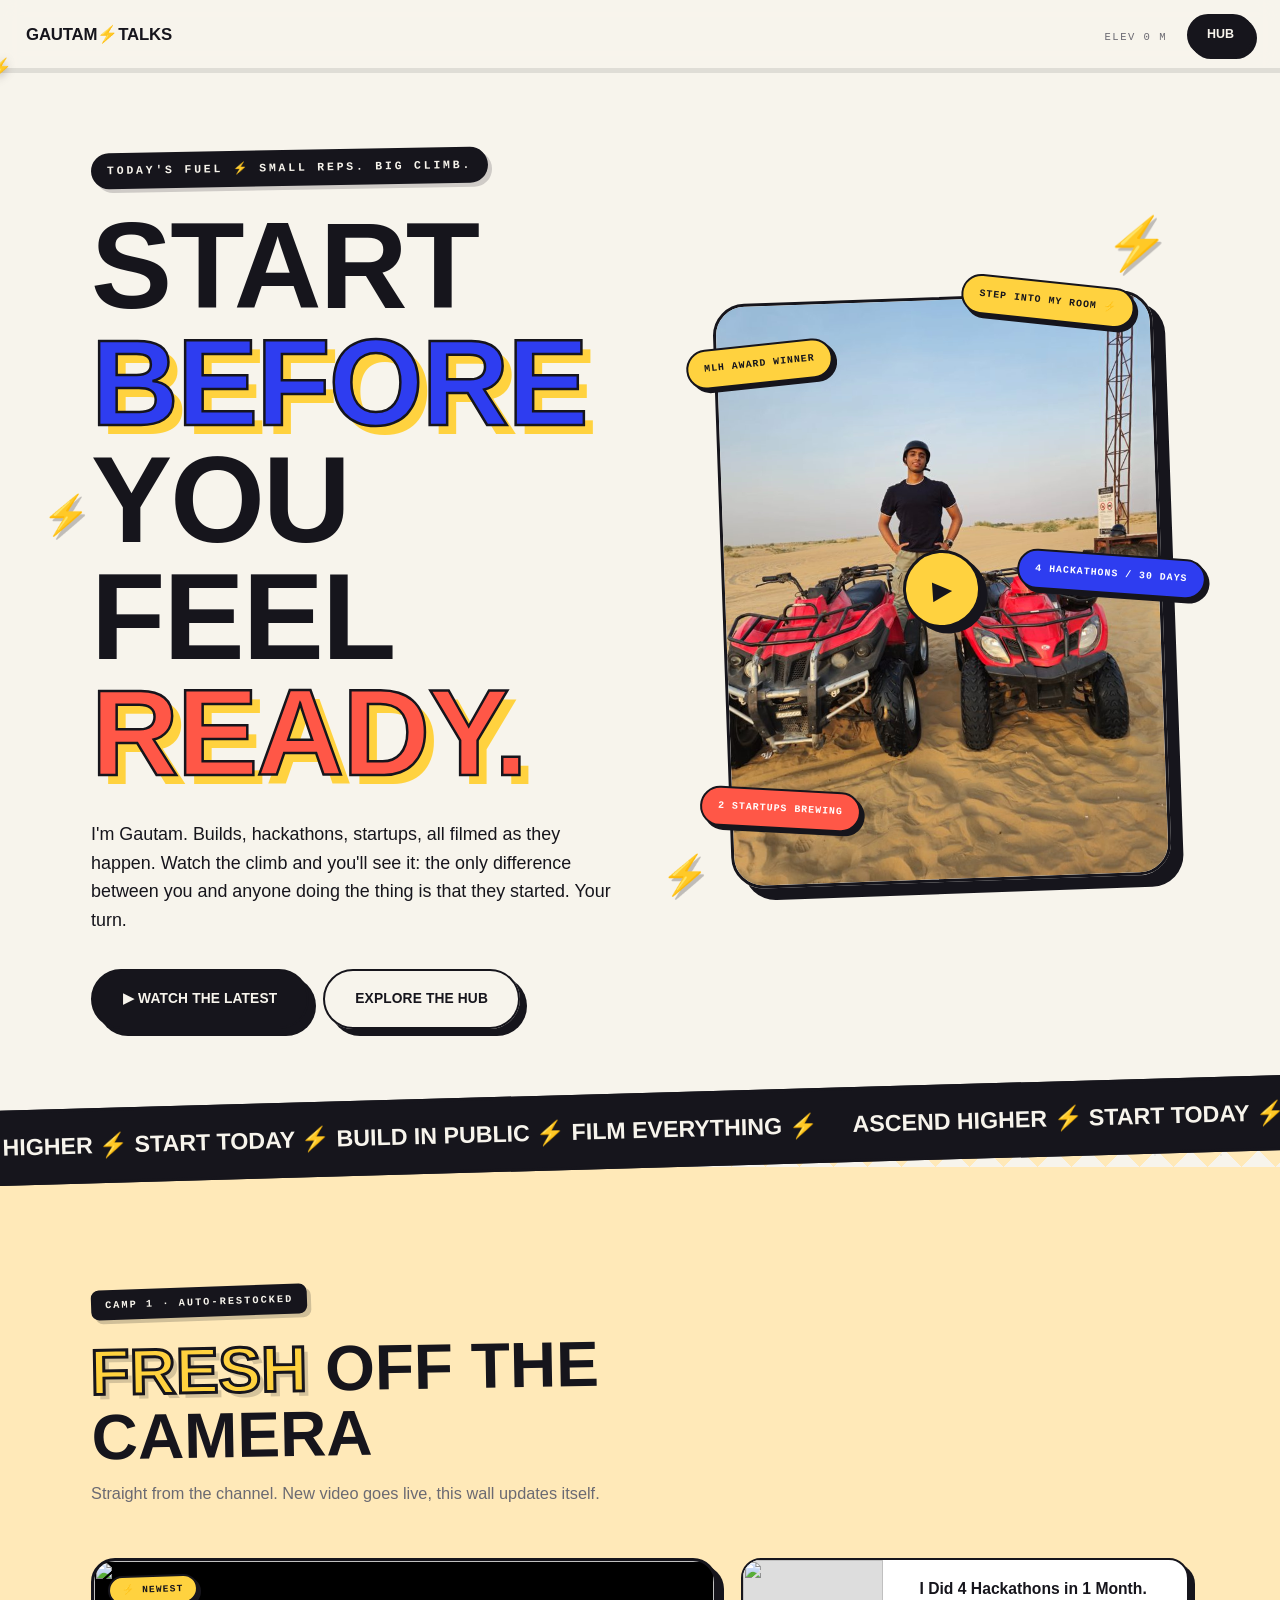
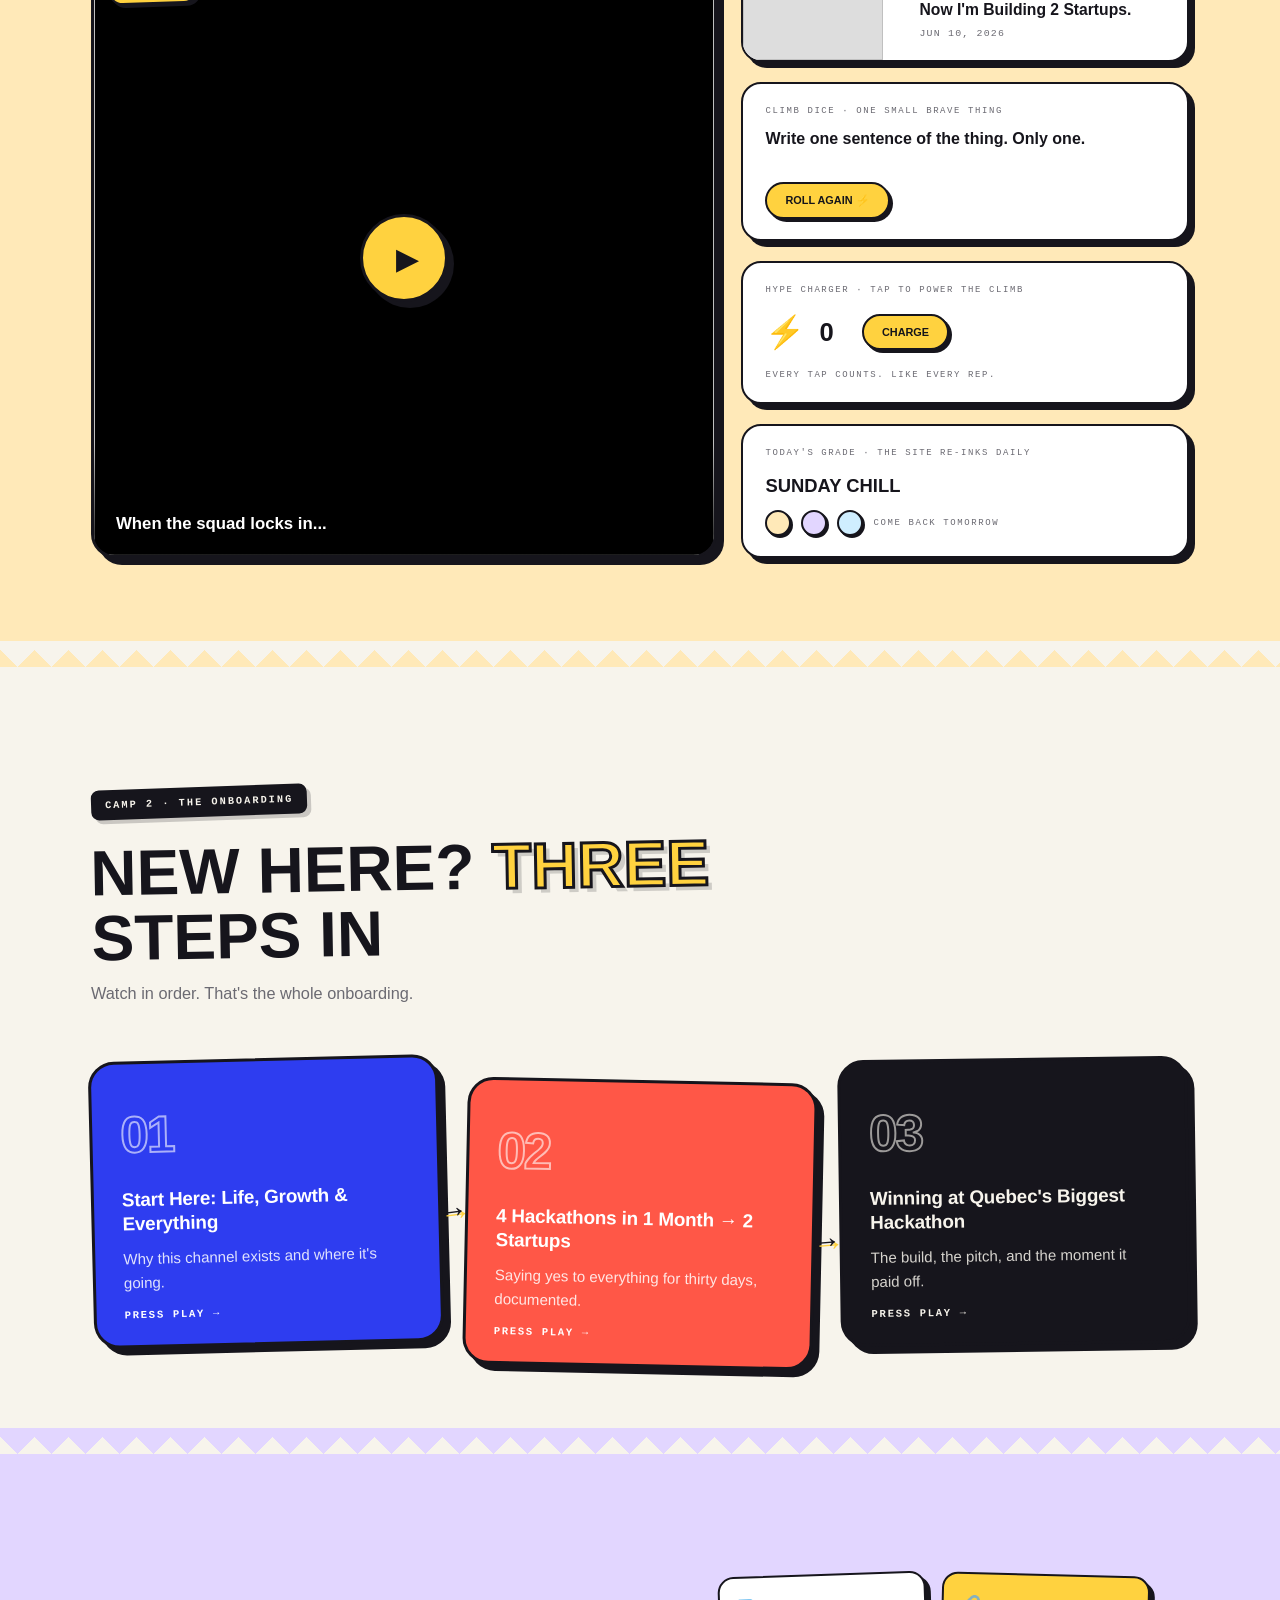
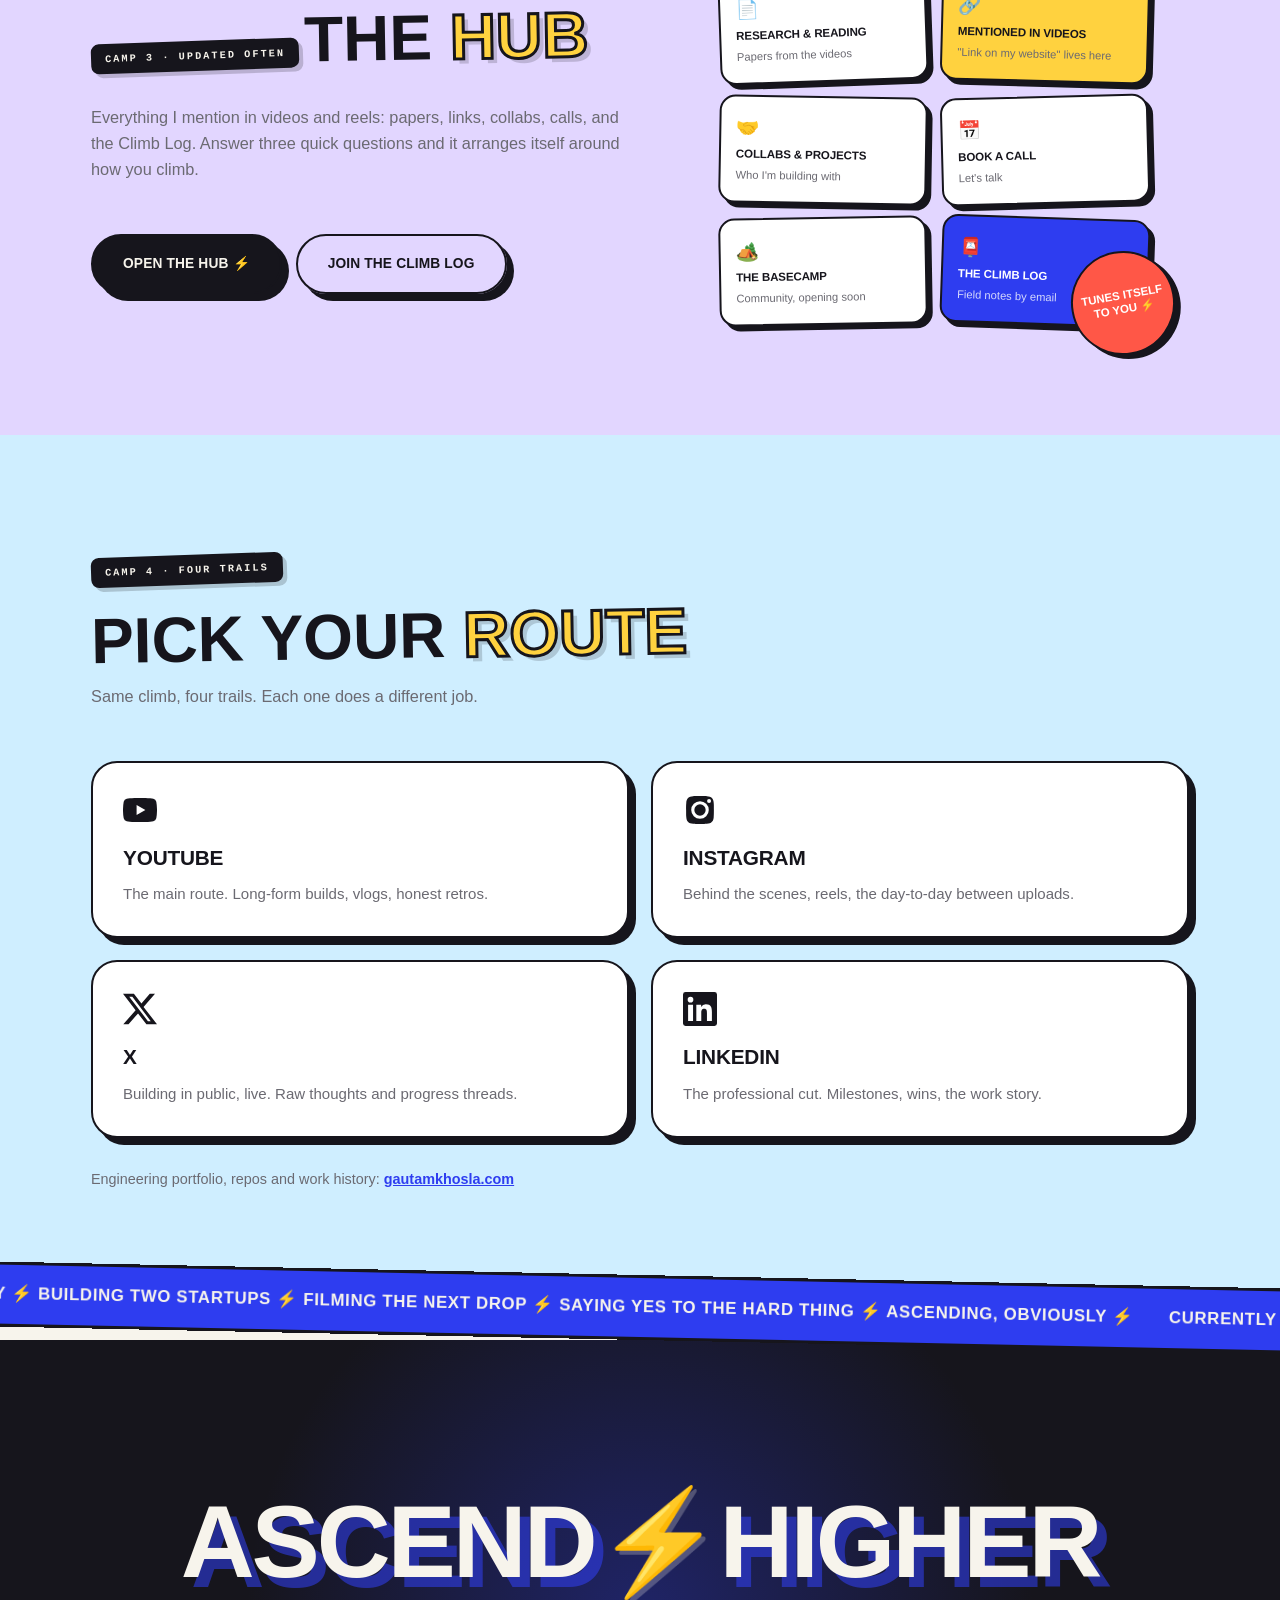
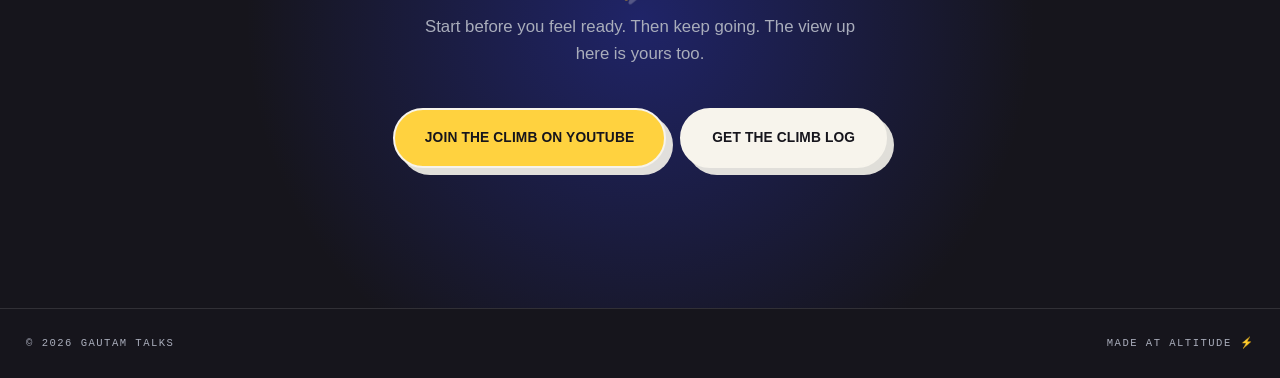
==== commit 03f3fd12: "Enable Turnstile, narrow connect-src to exact worker" ====
--- a/index.html
+++ b/index.html
@@ -2,7 +2,7 @@
 <html lang="en">
 <head>
 <meta charset="utf-8">
-<meta http-equiv="Content-Security-Policy" content="default-src 'none'; script-src 'self' https://challenges.cloudflare.com; style-src 'self' https://fonts.googleapis.com 'unsafe-inline'; font-src https://fonts.gstatic.com; img-src 'self' data: https://i.ytimg.com; connect-src 'self' https://*.workers.dev https://challenges.cloudflare.com; frame-src https://challenges.cloudflare.com; form-action 'none'; base-uri 'none'; object-src 'none'; manifest-src 'self'; worker-src 'none'; upgrade-insecure-requests">
+<meta http-equiv="Content-Security-Policy" content="default-src 'none'; script-src 'self' https://challenges.cloudflare.com; style-src 'self' https://fonts.googleapis.com 'unsafe-inline'; font-src https://fonts.gstatic.com; img-src 'self' data: https://i.ytimg.com; connect-src 'self' https://gautamtalks-signup.developwith-gt.workers.dev https://challenges.cloudflare.com; frame-src https://challenges.cloudflare.com; form-action 'none'; base-uri 'none'; object-src 'none'; manifest-src 'self'; worker-src 'none'; upgrade-insecure-requests">
 <meta name="referrer" content="strict-origin-when-cross-origin">
 <meta http-equiv="X-Content-Type-Options" content="nosniff">
 <meta name="viewport" content="width=device-width, initial-scale=1">
@@ -218,4 +218,4 @@
 
 <script src="app.js" defer></script>
 </body>
-</html>
+</html>
--- a/styles.css
+++ b/styles.css
@@ -480,3 +480,19 @@
 .hp-6:hover b,.hp-6:hover i{color:var(--ink)}
 .hp-stamp{position:absolute;right:-26px;bottom:-30px;font-family:var(--disp);font-weight:900;font-size:.72rem;line-height:1.2;text-align:center;background:var(--coral);color:#fff;border:2.5px solid var(--ink);border-radius:50%;width:104px;height:104px;display:grid;place-items:center;rotate:-10deg;box-shadow:5px 5px 0 var(--ink);animation:pbFloat 5.5s ease-in-out infinite}
 @media(max-width:620px){.hp-stamp{right:-8px;bottom:-22px;width:84px;height:84px;font-size:.62rem}}
+
+/* ===== v8.2 · play button + chip on the real thumbnail card ===== */
+.latest-main.has-thumb{position:relative;display:block}
+.latest-main.has-thumb .lm-img{width:100%;height:100%;object-fit:cover;display:block}
+.lm-play{position:absolute;left:50%;top:50%;translate:-50% -50%;width:88px;height:88px;border-radius:50%;
+  background:var(--sun);color:var(--ink);border:3px solid var(--ink);box-shadow:6px 6px 0 var(--ink);
+  display:grid;place-items:center;font-size:1.9rem;line-height:1;padding-left:6px;
+  transition:transform .22s cubic-bezier(.34,1.56,.64,1)}
+.latest-main.has-thumb:hover .lm-play{transform:translate(-50%,-50%) scale(1.13) rotate(6deg)}
+.lm-chip{position:absolute;top:14px;left:14px;font-family:var(--mono);font-size:.6rem;font-weight:600;
+  letter-spacing:.12em;background:var(--sun);color:var(--ink);border:2.5px solid var(--ink);
+  padding:5px 12px;border-radius:999px;box-shadow:3px 3px 0 var(--ink);rotate:-2deg}
+.latest-main.has-thumb .lm-title{position:absolute;left:0;right:0;bottom:0;
+  padding:70px 22px 20px;background:linear-gradient(transparent,rgba(0,0,0,.85));
+  color:#fff;font-family:var(--disp);font-weight:700;font-size:1.05rem;line-height:1.3}
+@media(max-width:620px){.lm-play{width:64px;height:64px;font-size:1.4rem}}
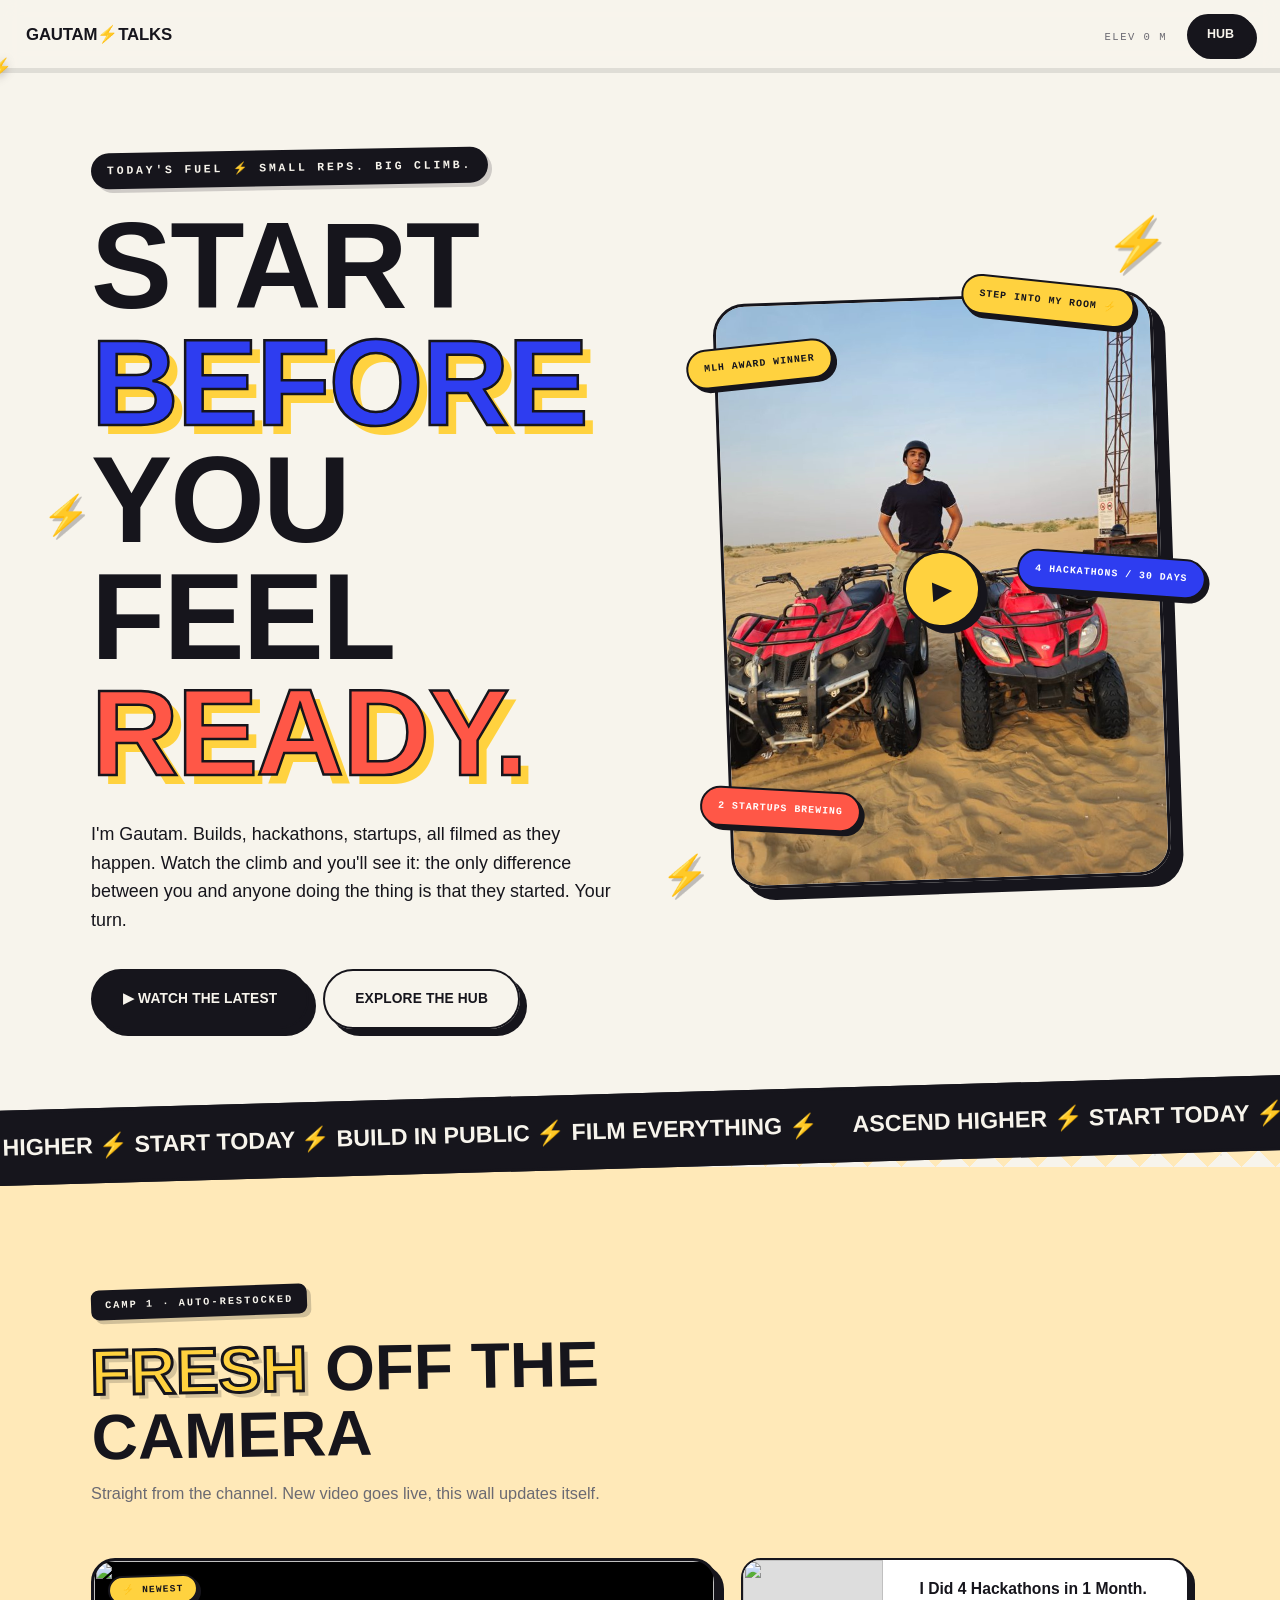
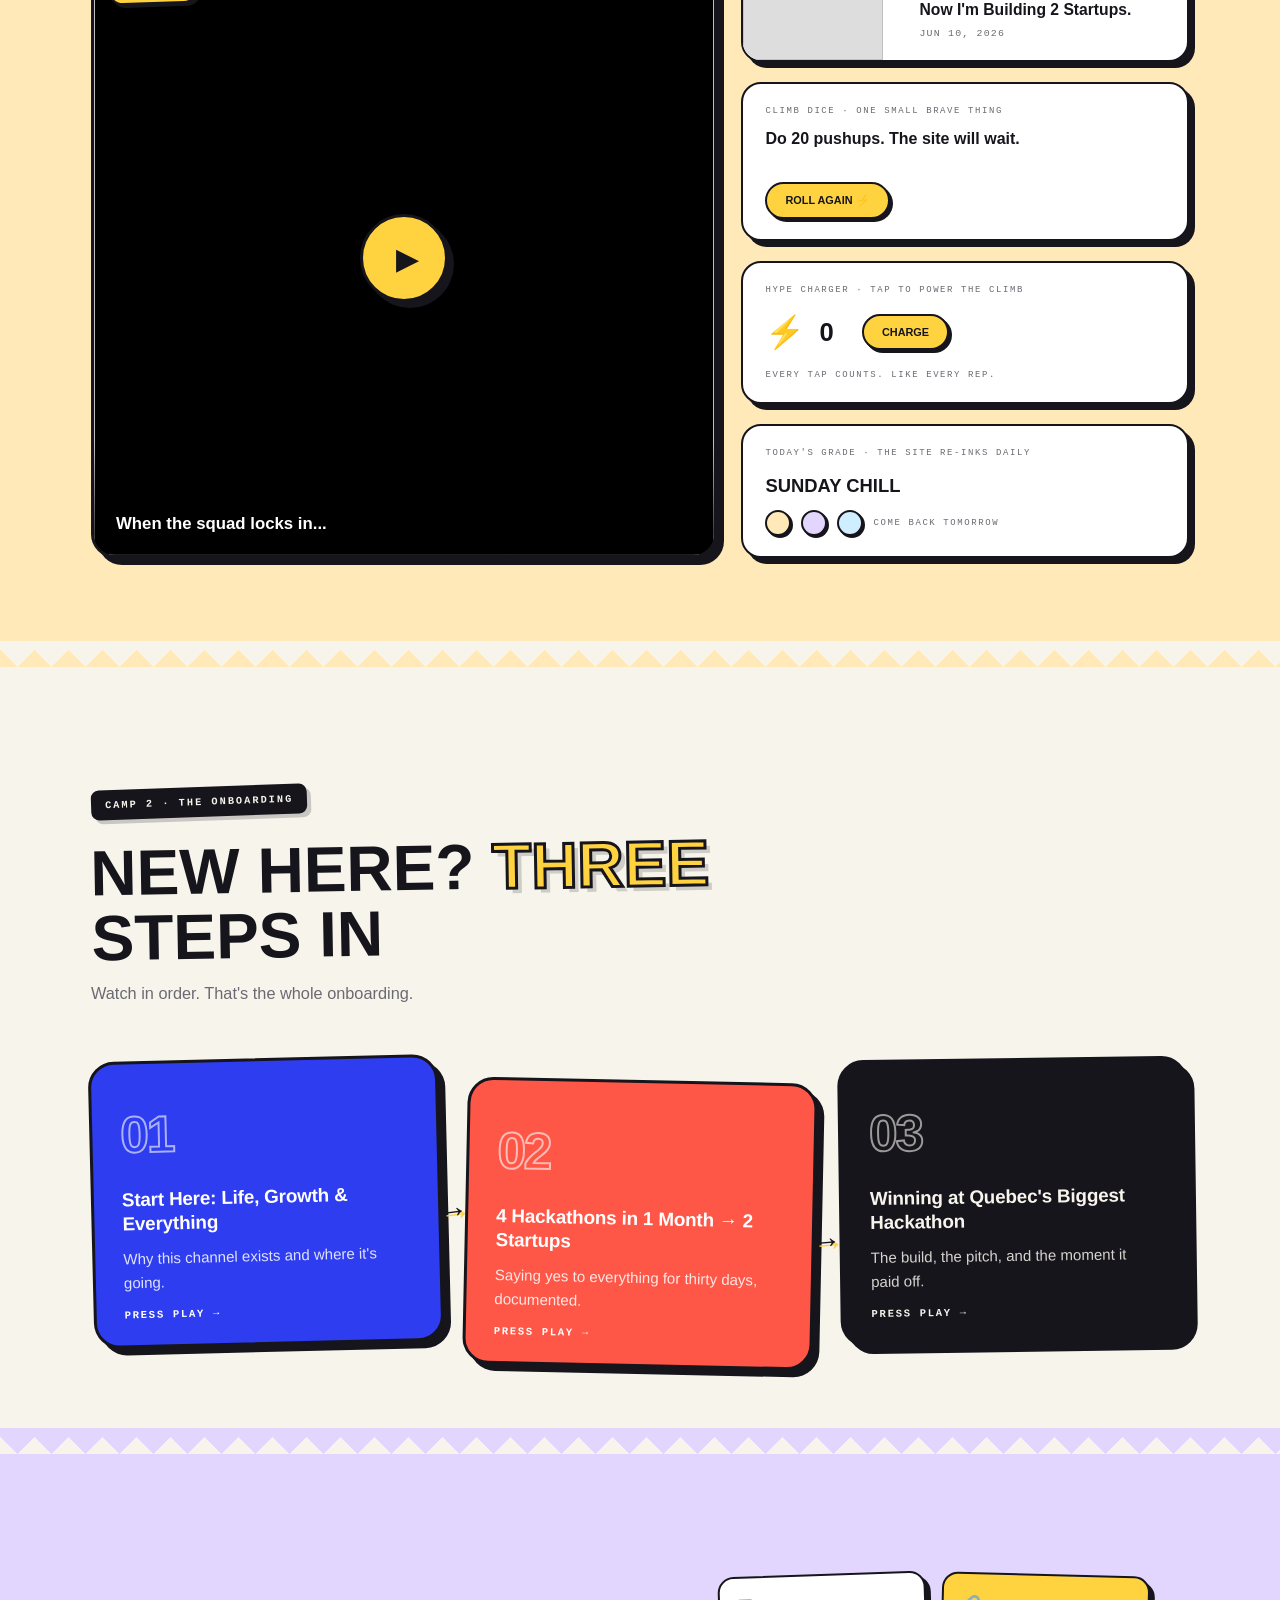
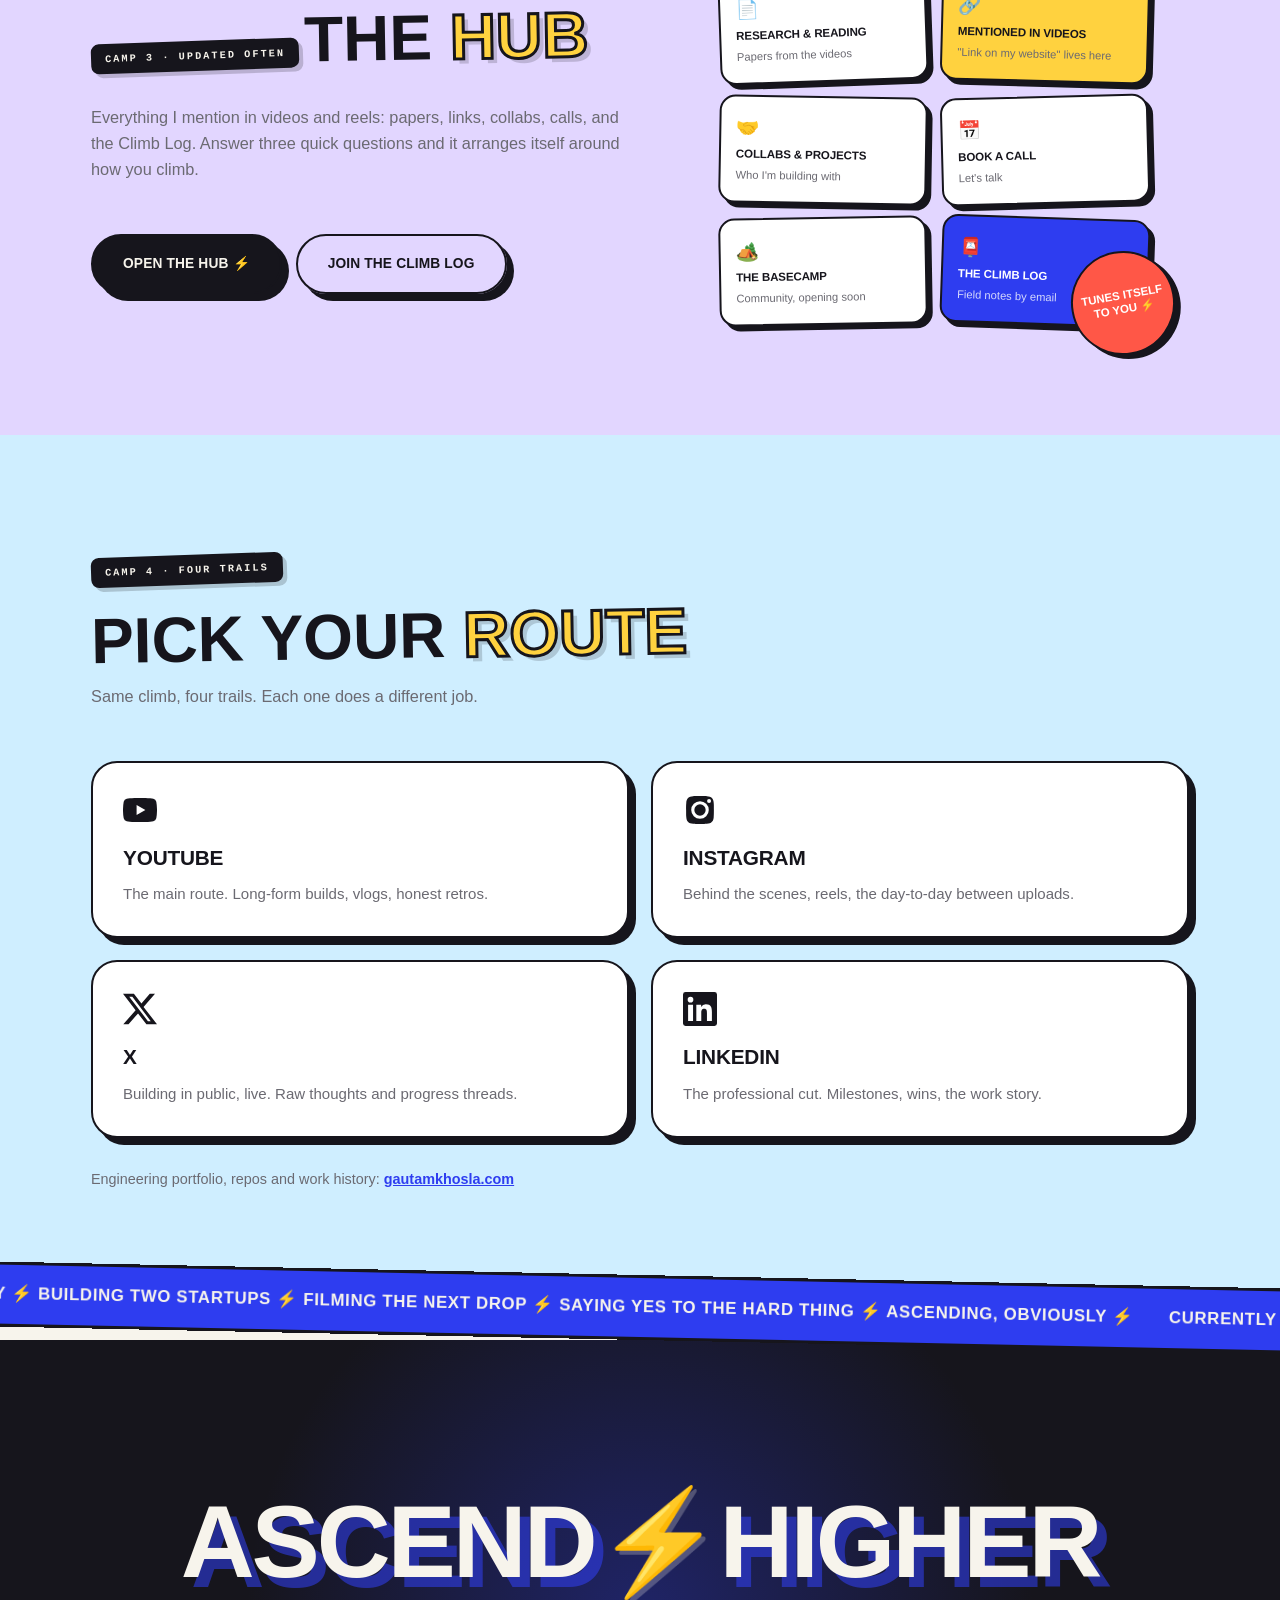
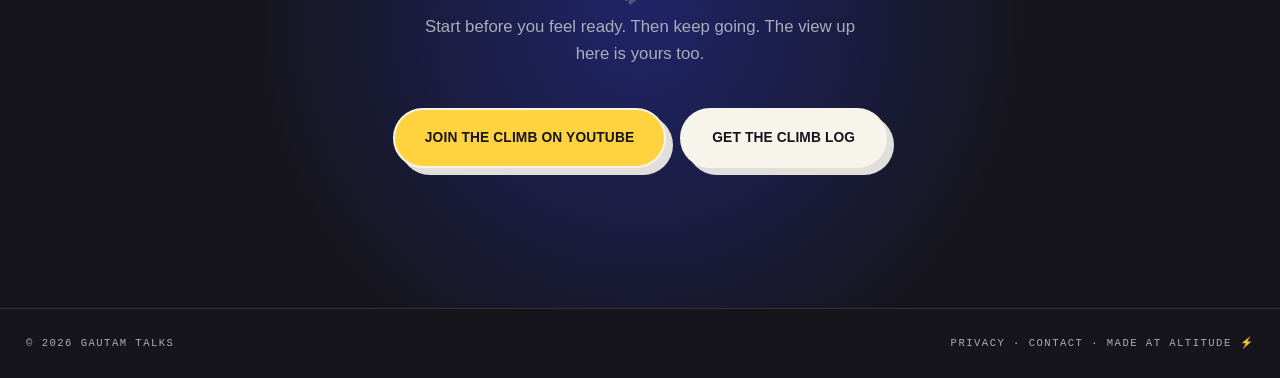
==== commit 6de4534d: "Two-tier rate limiting, hub entry routing, contact page, expanded privacy" ====
--- a/index.html
+++ b/index.html
@@ -31,7 +31,7 @@
 <nav class="topbar">
   <span class="logo">GAUTAM<span class="bolt">⚡</span>TALKS</span>
   <div class="elev" aria-hidden="true"><span class="elev-label" id="elevLabel">ELEV 0 M</span></div>
-  <a class="navlink" href="hub/">HUB</a>
+  <a class="navlink" href="hub/?start=1">HUB</a>
   <div class="elev-track" aria-hidden="true"><span class="elev-bolt" id="elevBolt">⚡</span></div>
 </nav>
 
@@ -51,7 +51,7 @@
       <p class="lede">I'm Gautam. Builds, hackathons, startups, all filmed as they happen. Watch the climb and you'll see it: the only difference between you and anyone doing the thing is that they started. Your turn.</p>
       <div class="cta-row">
         <a class="cta cta-ink" href="#latest">▶ WATCH THE LATEST</a>
-        <a class="cta cta-line" href="hub/">EXPLORE THE HUB</a>
+        <a class="cta cta-line" href="hub/?start=1">EXPLORE THE HUB</a>
       </div>
     </div>
     <div class="hero-photo" id="heroPhoto" role="button" tabindex="0" aria-label="Step into Gautam's room">
@@ -128,17 +128,17 @@
       <p class="band-sub">Everything I mention in videos and reels: papers, links, collabs, calls, and the Climb Log. Answer three quick questions and it arranges itself around how you climb.</p>
     </div>
     <div class="cta-row">
-      <a class="cta cta-ink" href="hub/">OPEN THE HUB ⚡</a>
-      <a class="cta cta-line" href="hub/">JOIN THE CLIMB LOG</a>
+      <a class="cta cta-ink" href="hub/?start=1">OPEN THE HUB ⚡</a>
+      <a class="cta cta-line" href="hub/?start=1">JOIN THE CLIMB LOG</a>
     </div>
     </div>
     <div class="hub-preview" aria-hidden="true">
-      <a class="hp-card hp-1" href="hub/"><span class="hp-ico">📄</span><b>RESEARCH &amp; READING</b><i>Papers from the videos</i></a>
-      <a class="hp-card hp-2" href="hub/"><span class="hp-ico">🔗</span><b>MENTIONED IN VIDEOS</b><i>"Link on my website" lives here</i></a>
-      <a class="hp-card hp-3" href="hub/"><span class="hp-ico">🤝</span><b>COLLABS &amp; PROJECTS</b><i>Who I'm building with</i></a>
-      <a class="hp-card hp-4" href="hub/"><span class="hp-ico">📅</span><b>BOOK A CALL</b><i>Let's talk</i></a>
-      <a class="hp-card hp-5" href="hub/"><span class="hp-ico">🏕️</span><b>THE BASECAMP</b><i>Community, opening soon</i></a>
-      <a class="hp-card hp-6" href="hub/"><span class="hp-ico">📮</span><b>THE CLIMB LOG</b><i>Field notes by email</i></a>
+      <a class="hp-card hp-1" href="hub/?start=1"><span class="hp-ico">📄</span><b>RESEARCH &amp; READING</b><i>Papers from the videos</i></a>
+      <a class="hp-card hp-2" href="hub/?start=1"><span class="hp-ico">🔗</span><b>MENTIONED IN VIDEOS</b><i>"Link on my website" lives here</i></a>
+      <a class="hp-card hp-3" href="hub/?start=1"><span class="hp-ico">🤝</span><b>COLLABS &amp; PROJECTS</b><i>Who I'm building with</i></a>
+      <a class="hp-card hp-4" href="hub/?start=1"><span class="hp-ico">📅</span><b>BOOK A CALL</b><i>Let's talk</i></a>
+      <a class="hp-card hp-5" href="hub/?start=1"><span class="hp-ico">🏕️</span><b>THE BASECAMP</b><i>Community, opening soon</i></a>
+      <a class="hp-card hp-6" href="hub/?start=1"><span class="hp-ico">📮</span><b>THE CLIMB LOG</b><i>Field notes by email</i></a>
       <span class="hp-stamp">TUNES ITSELF<br>TO YOU ⚡</span>
     </div>
   </div>
@@ -185,7 +185,7 @@
     <p class="summit-sub">Start before you feel ready. Then keep going. The view up here is yours too.</p>
     <div class="cta-row cta-center">
       <a class="cta cta-sun" href="https://www.youtube.com/@GautamKhoslaOfficial" target="_blank" rel="noopener noreferrer">JOIN THE CLIMB ON YOUTUBE</a>
-      <a class="cta cta-paper" href="hub/">GET THE CLIMB LOG</a>
+      <a class="cta cta-paper" href="hub/?start=1">GET THE CLIMB LOG</a>
     </div>
   </div>
 </section>
@@ -213,7 +213,7 @@
 
 <footer>
   <span>© <span id="yr">2026</span> GAUTAM TALKS</span>
-  <span>MADE AT ALTITUDE ⚡</span>
+  <span class="foot-links"><a href="privacy/">PRIVACY</a> · <a href="contact/">CONTACT</a> · MADE AT ALTITUDE ⚡</span>
 </footer>
 
 <script src="app.js" defer></script>
--- a/styles.css
+++ b/styles.css
@@ -496,3 +496,7 @@
   padding:70px 22px 20px;background:linear-gradient(transparent,rgba(0,0,0,.85));
   color:#fff;font-family:var(--disp);font-weight:700;font-size:1.05rem;line-height:1.3}
 @media(max-width:620px){.lm-play{width:64px;height:64px;font-size:1.4rem}}
+
+/* footer links */
+.foot-links a{color:#a9adbb;text-decoration:none;border-bottom:1px solid transparent}
+.foot-links a:hover{color:var(--sun);border-bottom-color:var(--sun)}
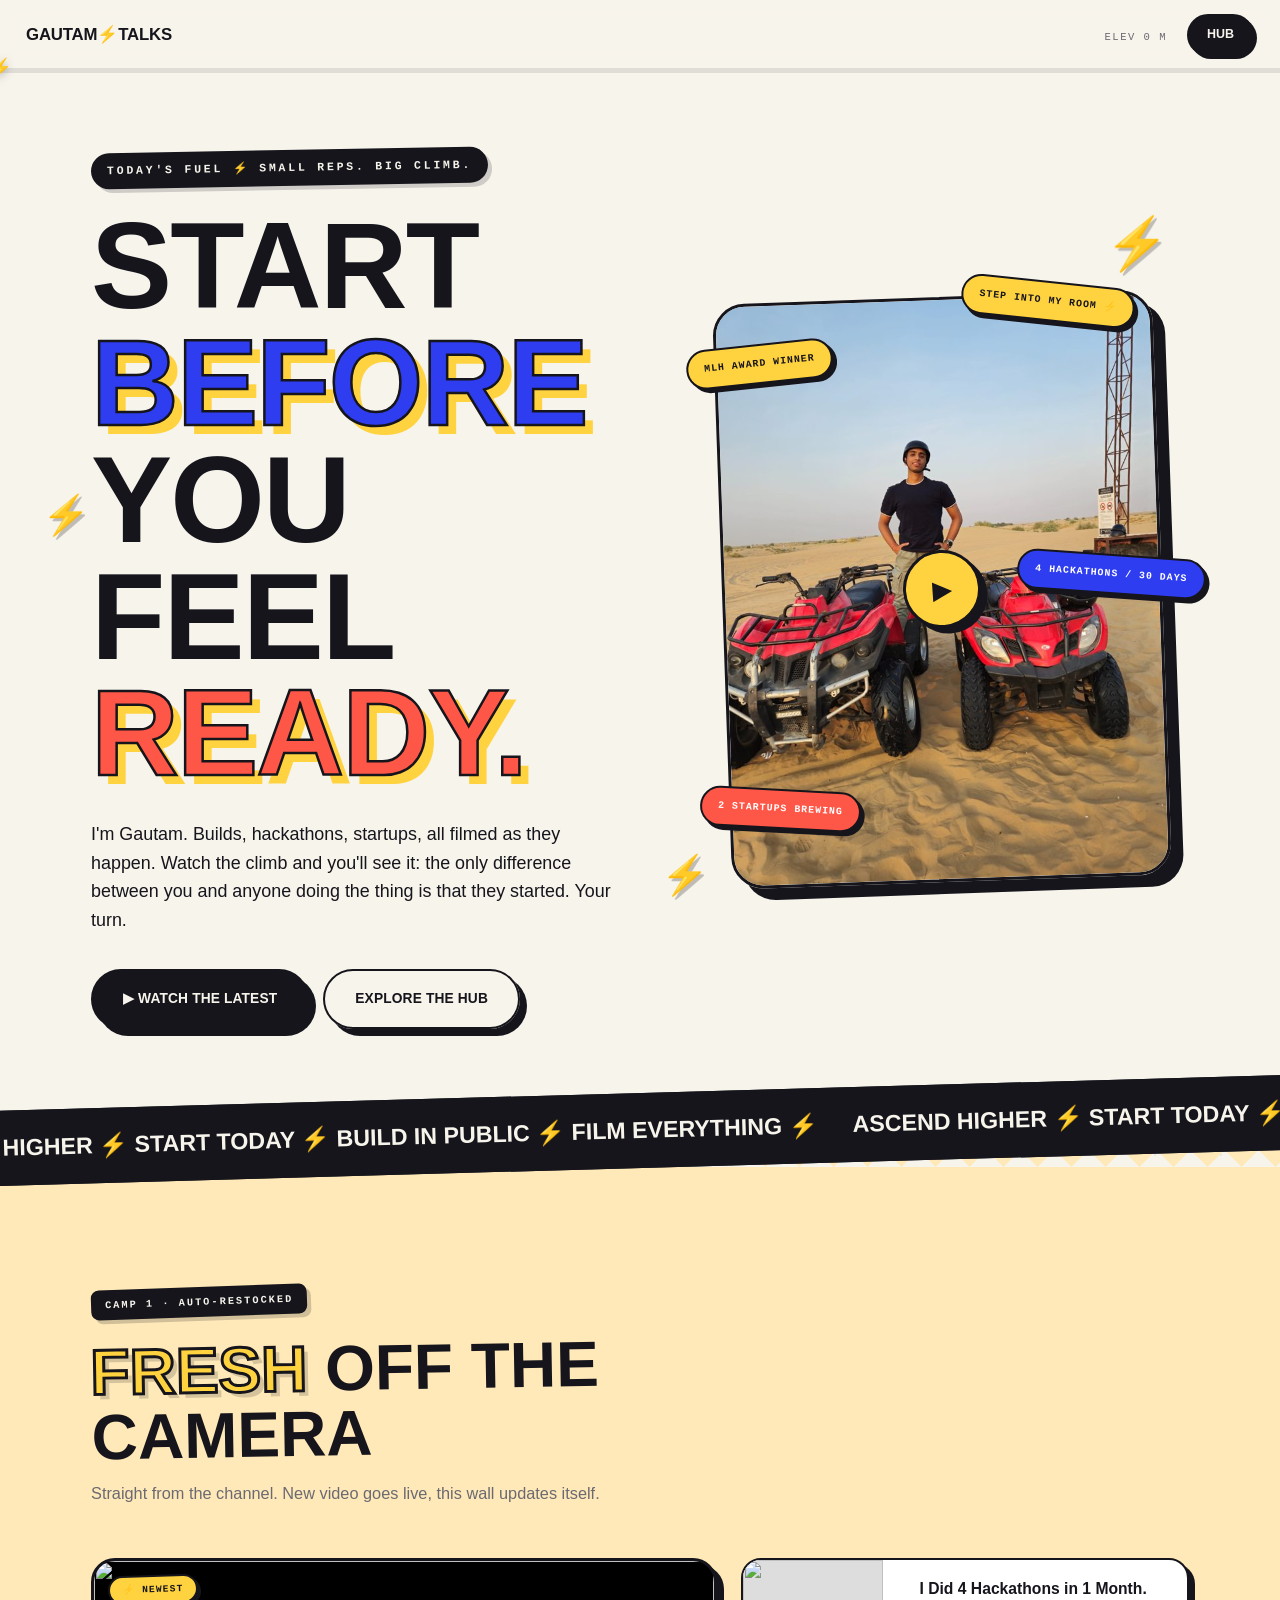
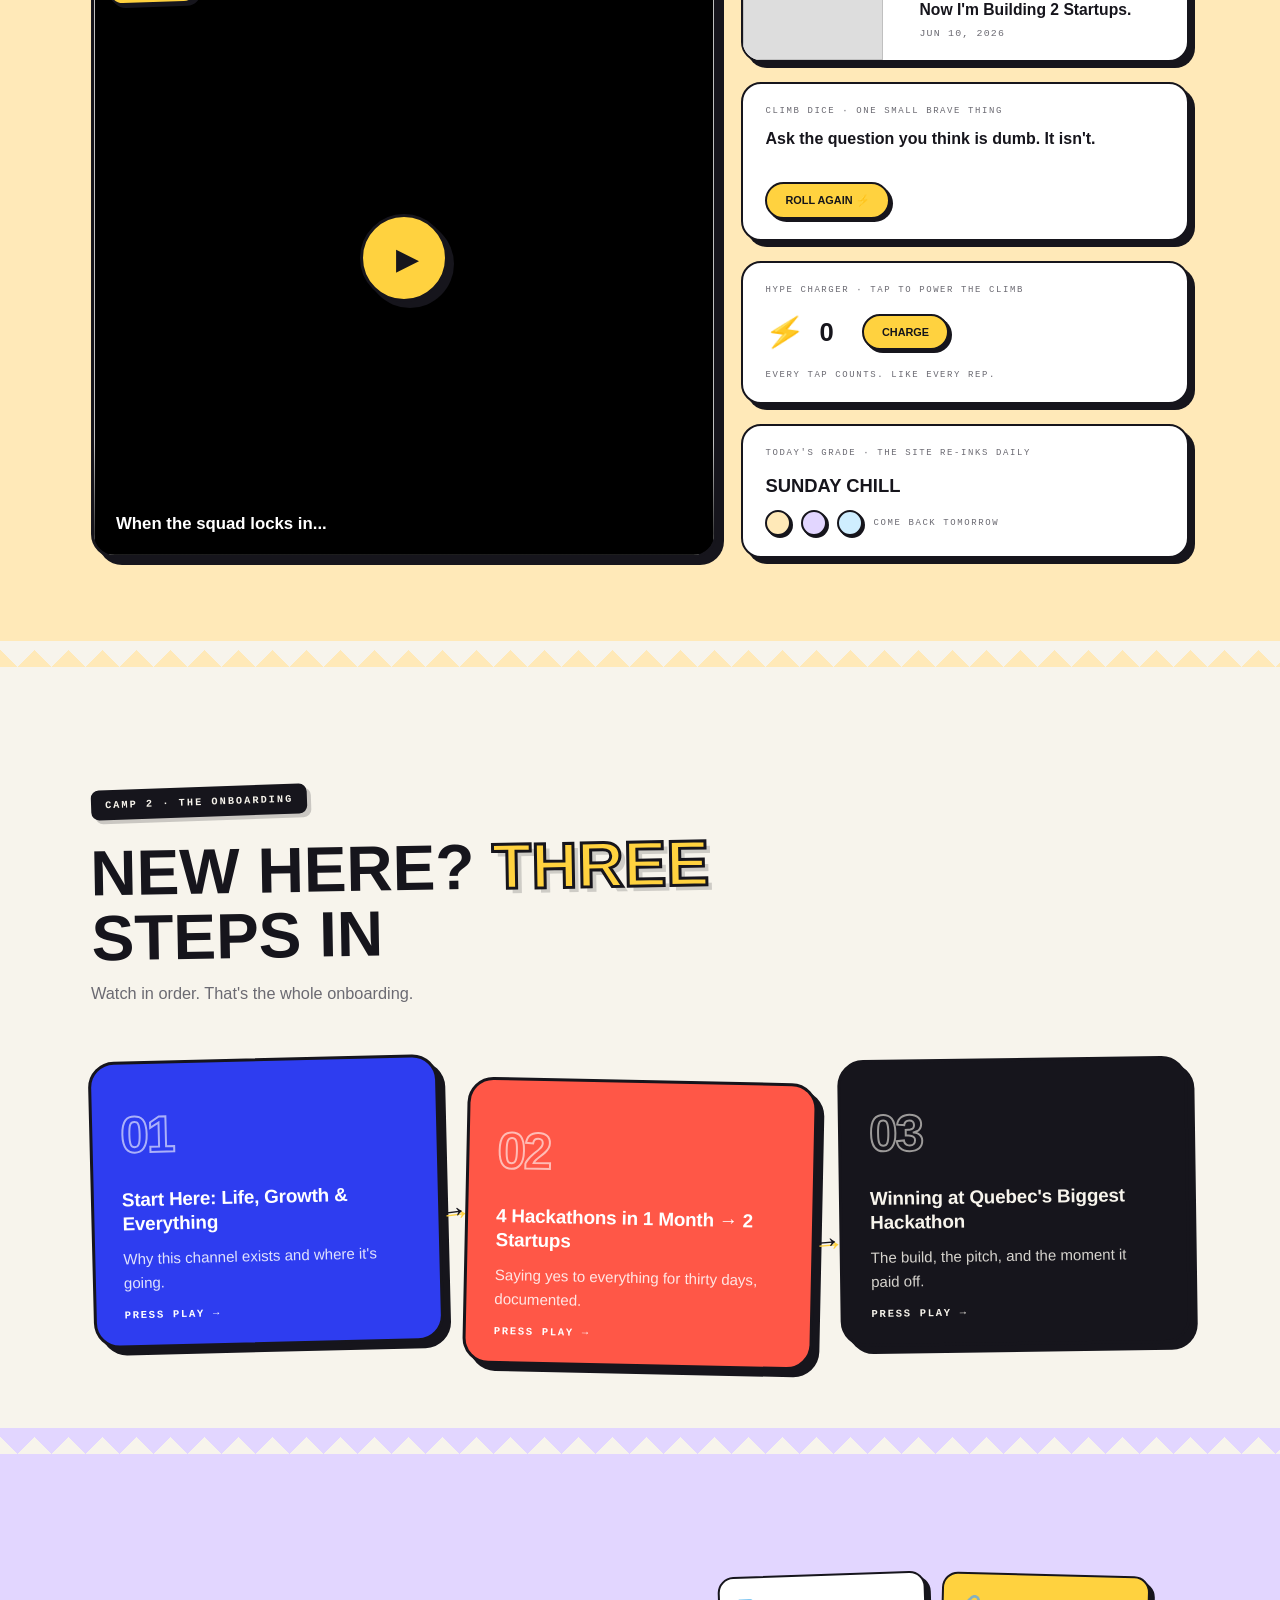
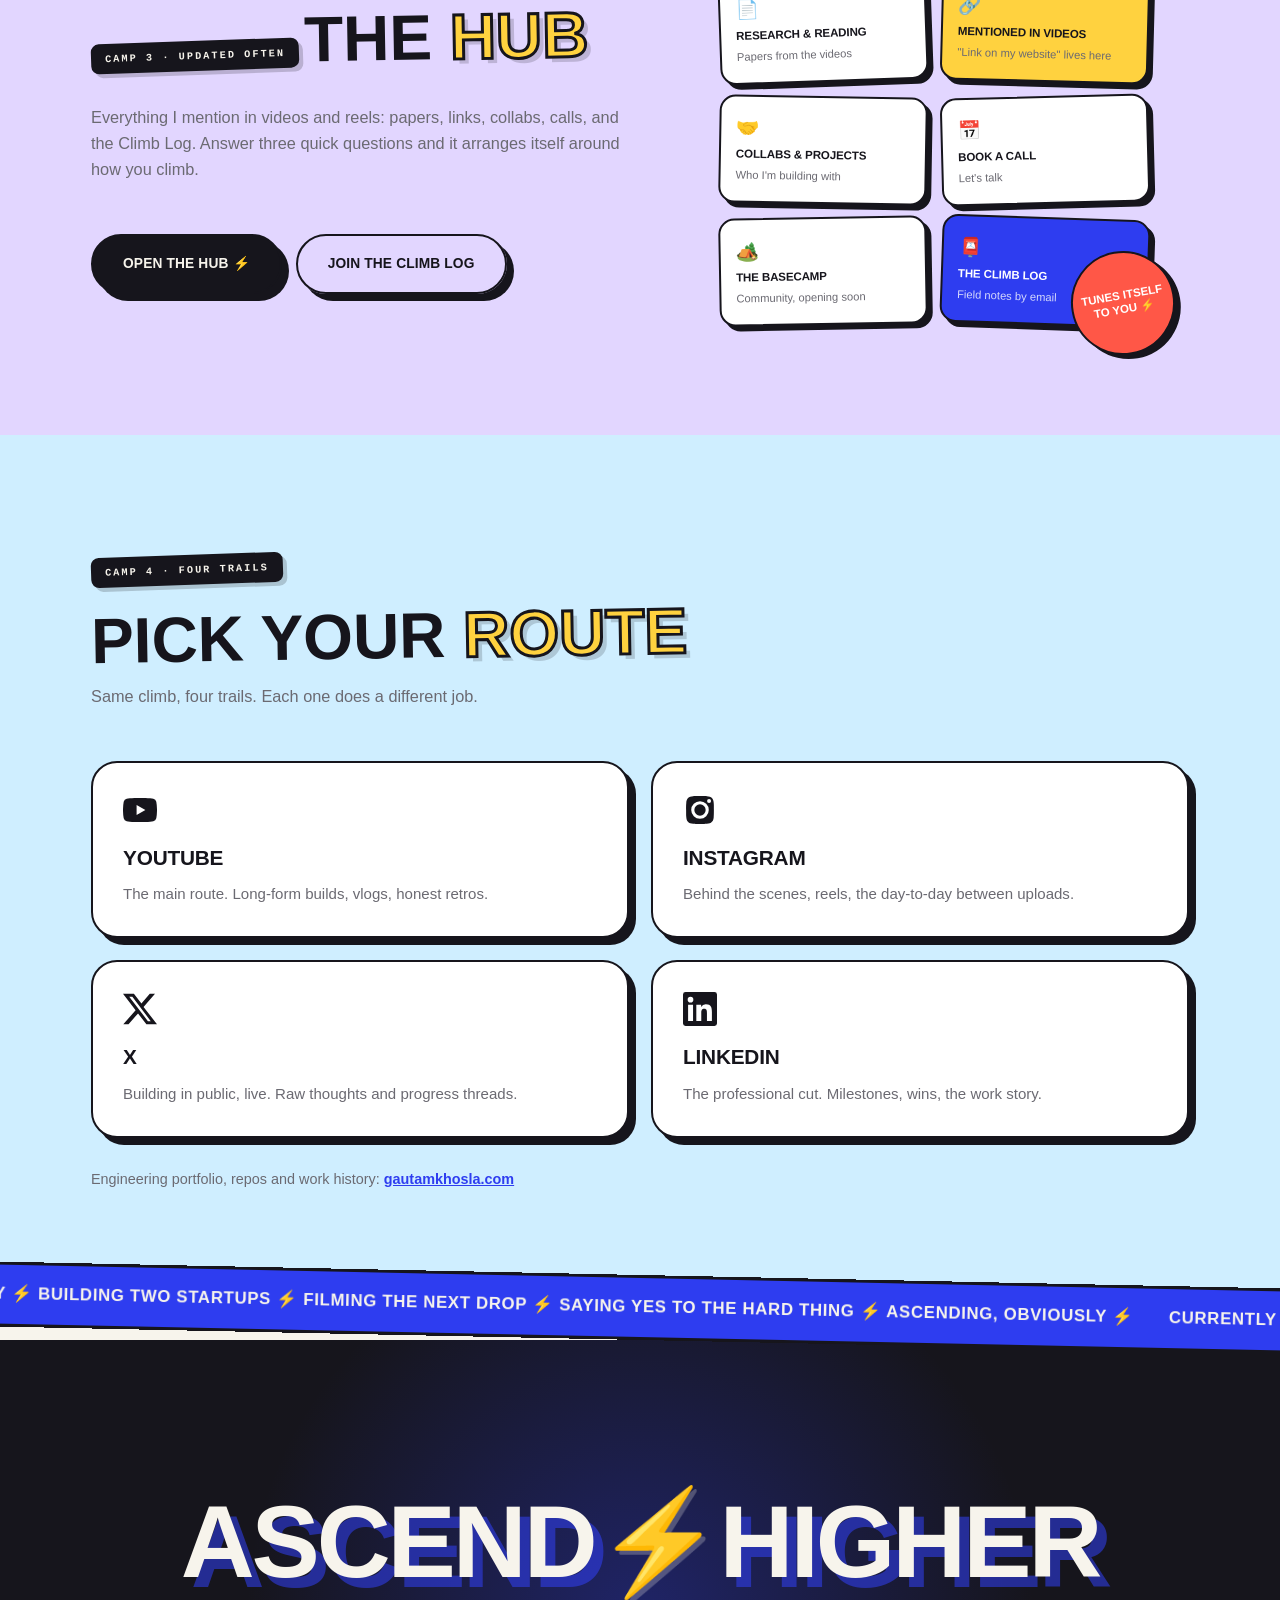
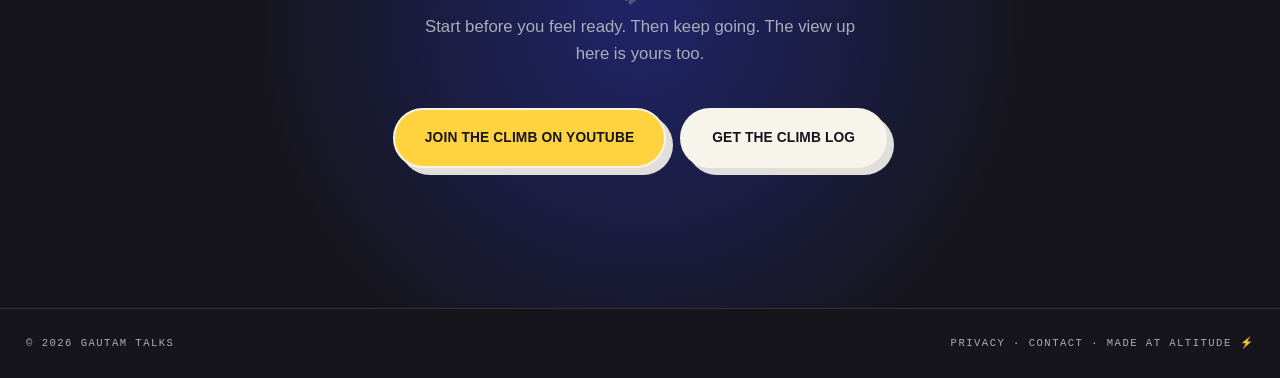
==== commit 294effac: "SEO schema, llms.txt, clipboard contact, persistent charger, footer consistency" ====
--- a/index.html
+++ b/index.html
@@ -6,11 +6,11 @@
 <meta name="referrer" content="strict-origin-when-cross-origin">
 <meta http-equiv="X-Content-Type-Options" content="nosniff">
 <meta name="viewport" content="width=device-width, initial-scale=1">
-<title>Gautam Talks · Start before you feel ready</title>
-<meta name="description" content="Gautam Khosla films the whole climb: builds, hackathons, startups. Watch the process and leave believing you can start before you feel ready.">
+<title>Gautam Talks — Gautam Khosla | Hackathons, Startups &amp; Building in Public</title>
+<meta name="description" content="Gautam Talks is Gautam Khosla: engineering student, MLH hackathon award winner, and creator documenting hackathons, startups and building in public on YouTube. Start before you feel ready.">
 <link rel="canonical" href="https://gautamtalks.com/">
 <meta property="og:type" content="website">
-<meta property="og:title" content="Gautam Talks · Ascend Higher">
+<meta property="og:title" content="Gautam Talks — Hackathons, Startups &amp; Building in Public">
 <meta property="og:description" content="Start before you feel ready. I film the whole climb.">
 <meta property="og:url" content="https://gautamtalks.com/">
 <meta property="og:image" content="https://gautamtalks.com/gautam.jpg">
@@ -23,7 +23,34 @@
 <link href="https://fonts.googleapis.com/css2?family=Unbounded:wght@500;700;900&family=Space+Grotesk:wght@400;500;700&family=JetBrains+Mono:wght@400;600&display=swap" rel="stylesheet">
 <link rel="stylesheet" href="styles.css">
 <script type="application/ld+json">
-{"@context":"https://schema.org","@type":"Person","name":"Gautam Khosla","alternateName":"Gautam Talks","url":"https://gautamtalks.com/","image":"https://gautamtalks.com/gautam.jpg","sameAs":["https://www.youtube.com/@GautamKhoslaOfficial","https://www.instagram.com/gautamk.talks/","https://x.com/HeyGautamTalks","https://www.linkedin.com/in/gautam-khosla/"],"jobTitle":"Engineering student and creator","description":"Documents engineering, hackathons and startups on YouTube as Gautam Talks."}
+{"@context":"https://schema.org","@graph":[
+{"@type":"WebSite","@id":"https://gautamtalks.com/#website","url":"https://gautamtalks.com/",
+ "name":"Gautam Talks","alternateName":["GautamTalks","Gautam Khosla"],
+ "description":"Hackathons, startups and building in public, documented as it happens.",
+ "inLanguage":"en","publisher":{"@id":"https://gautamtalks.com/#person"}},
+{"@type":"Person","@id":"https://gautamtalks.com/#person",
+ "name":"Gautam Khosla","alternateName":"Gautam Talks",
+ "url":"https://gautamtalks.com/","image":"https://gautamtalks.com/gautam.jpg",
+ "jobTitle":"Computer Engineering student and creator",
+ "description":"Gautam Khosla, known online as Gautam Talks, is a Computer Engineering student at the University of Ottawa and an MLH hackathon award winner who documents hackathons, startups and engineering projects on YouTube.",
+ "knowsAbout":["hackathons","building in public","startups","computer engineering","content creation","edge AI"],
+ "alumniOf":{"@type":"CollegeOrUniversity","name":"University of Ottawa"},
+ "award":["MLH Best Use of Snowflake API","Top 9 at McHacks","Award winner at ConUHacks X"],
+ "sameAs":["https://www.youtube.com/@GautamKhoslaOfficial","https://www.instagram.com/gautamk.talks/",
+  "https://x.com/HeyGautamTalks","https://www.linkedin.com/in/gautam-khosla/","https://gautamkhosla.com"]},
+{"@type":"ProfilePage","@id":"https://gautamtalks.com/#profile",
+ "url":"https://gautamtalks.com/","mainEntity":{"@id":"https://gautamtalks.com/#person"},
+ "isPartOf":{"@id":"https://gautamtalks.com/#website"}},
+{"@type":"FAQPage","@id":"https://gautamtalks.com/#faq","mainEntity":[
+ {"@type":"Question","name":"Who is Gautam Talks?",
+  "acceptedAnswer":{"@type":"Answer","text":"Gautam Talks is Gautam Khosla, a Computer Engineering student at the University of Ottawa who documents hackathons, startups and engineering builds on YouTube. He has won an MLH award and placed top 9 at McHacks."}},
+ {"@type":"Question","name":"What does Gautam Talks make videos about?",
+  "acceptedAnswer":{"@type":"Answer","text":"Long-form videos about hackathons, building startups, engineering projects and building in public, including the parts that go wrong."}},
+ {"@type":"Question","name":"Did Gautam Talks win an award at Quebec's biggest hackathon?",
+  "acceptedAnswer":{"@type":"Answer","text":"Yes. Gautam and his team won an award at ConUHacks X, Quebec's largest hackathon, and he documented the build and pitch in a vlog on the Gautam Talks YouTube channel."}},
+ {"@type":"Question","name":"Where can I contact Gautam Talks for a collaboration?",
+  "acceptedAnswer":{"@type":"Answer","text":"Collaboration, sponsorship and press enquiries go to collabwith.gt@gmail.com, listed on the contact page at gautamtalks.com/contact."}}]}
+]}
 </script>
 </head>
 <body>
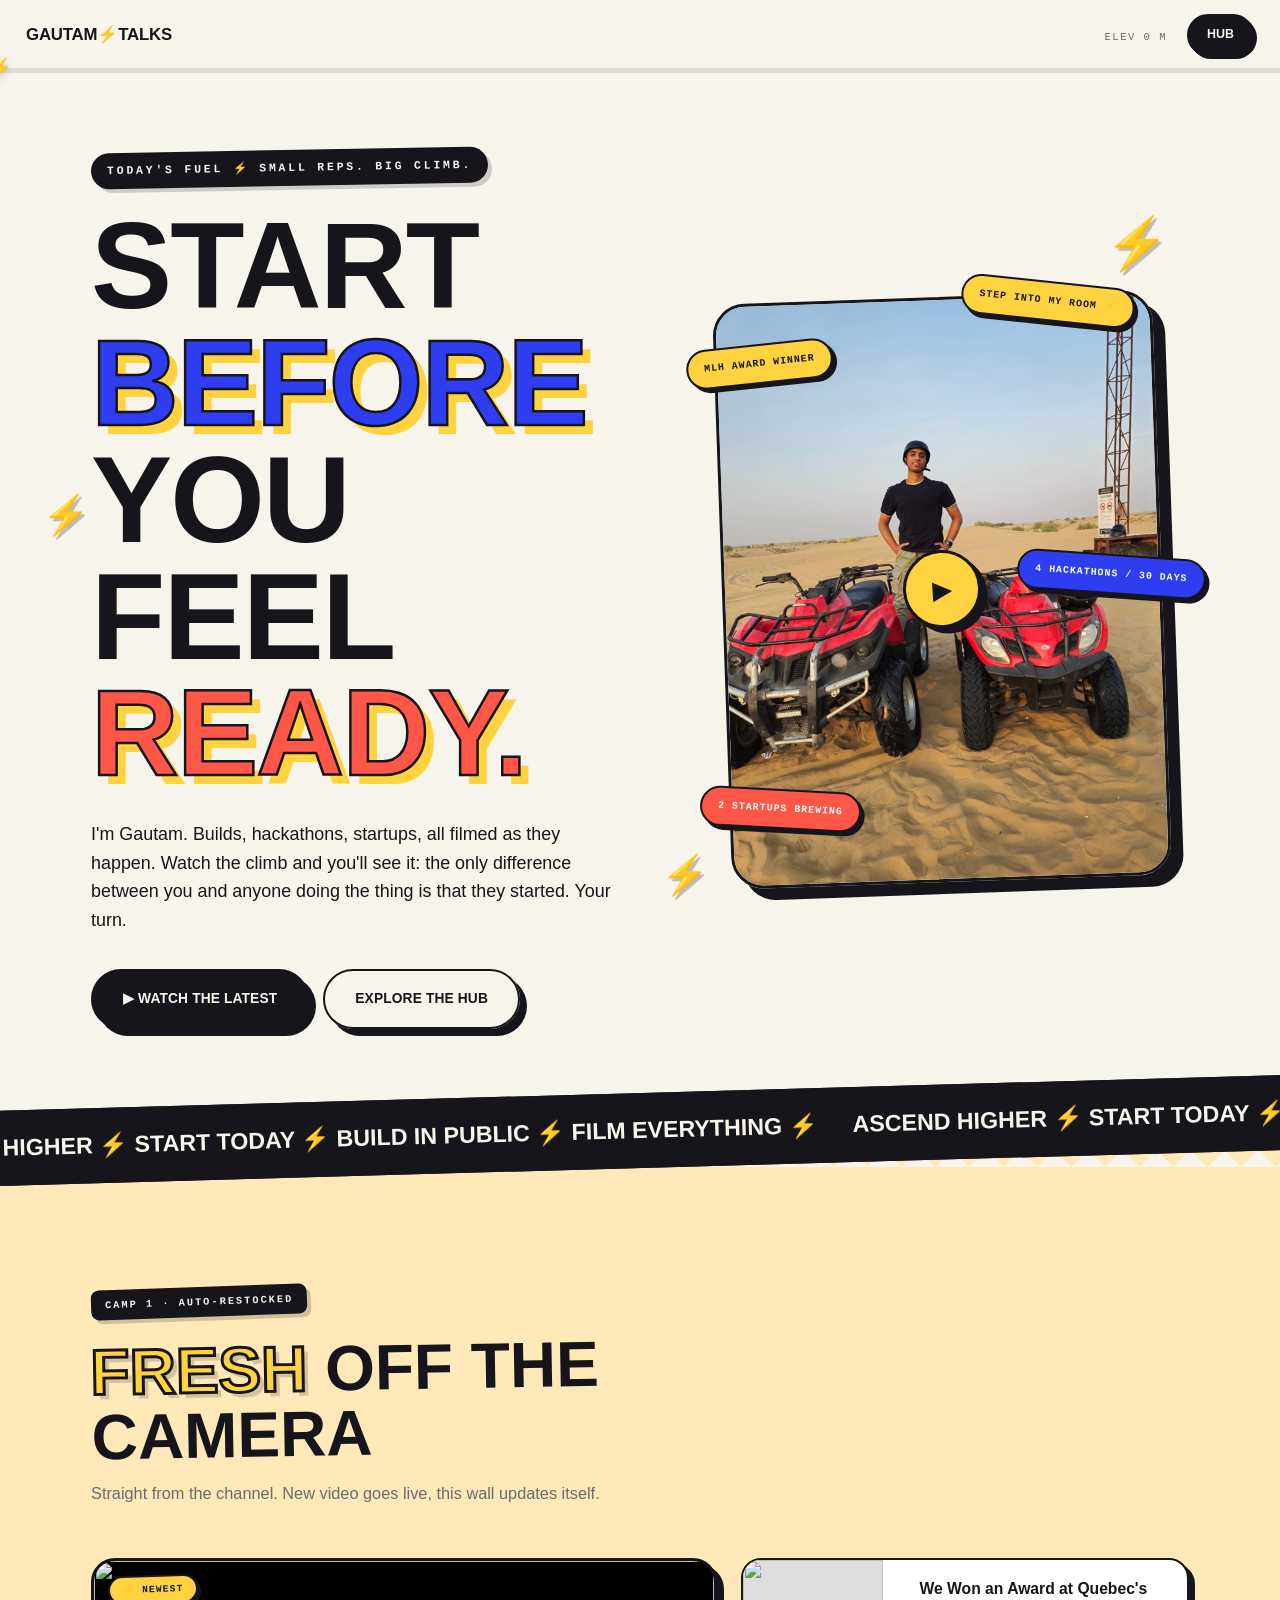
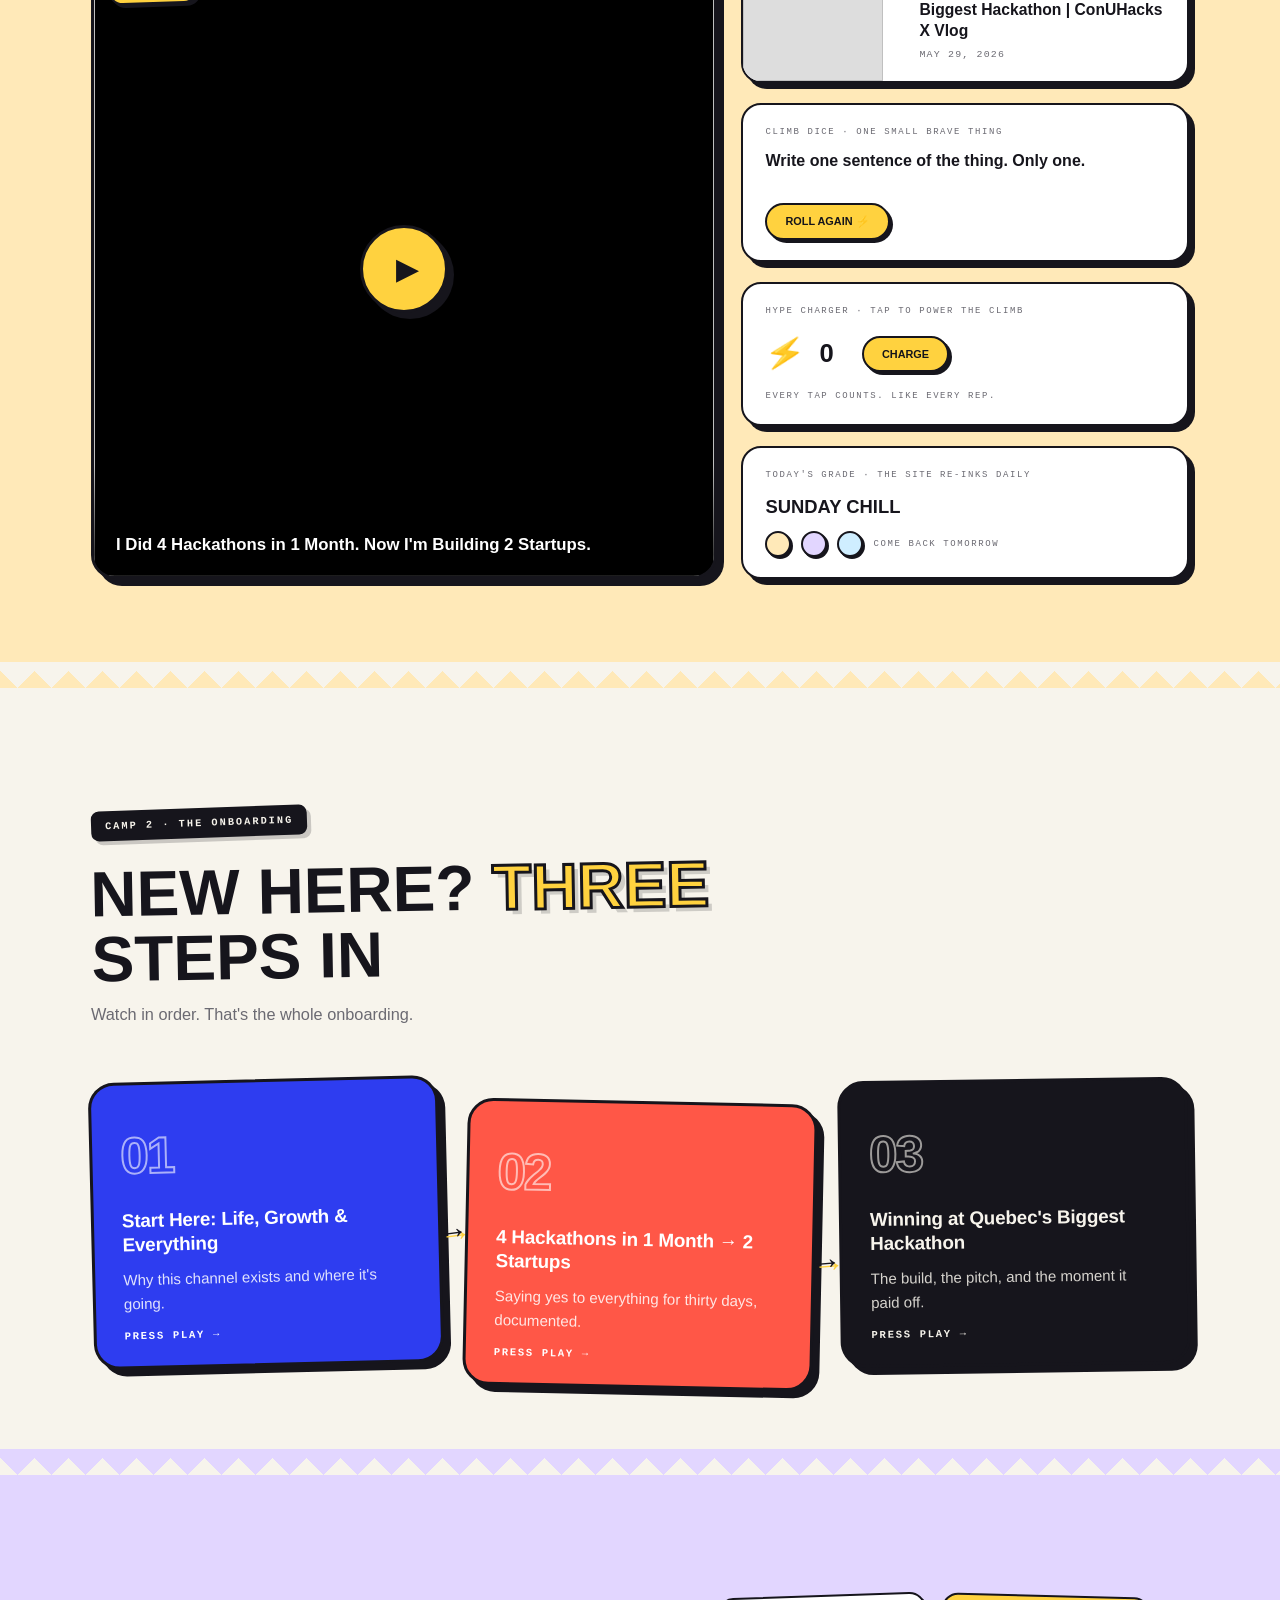
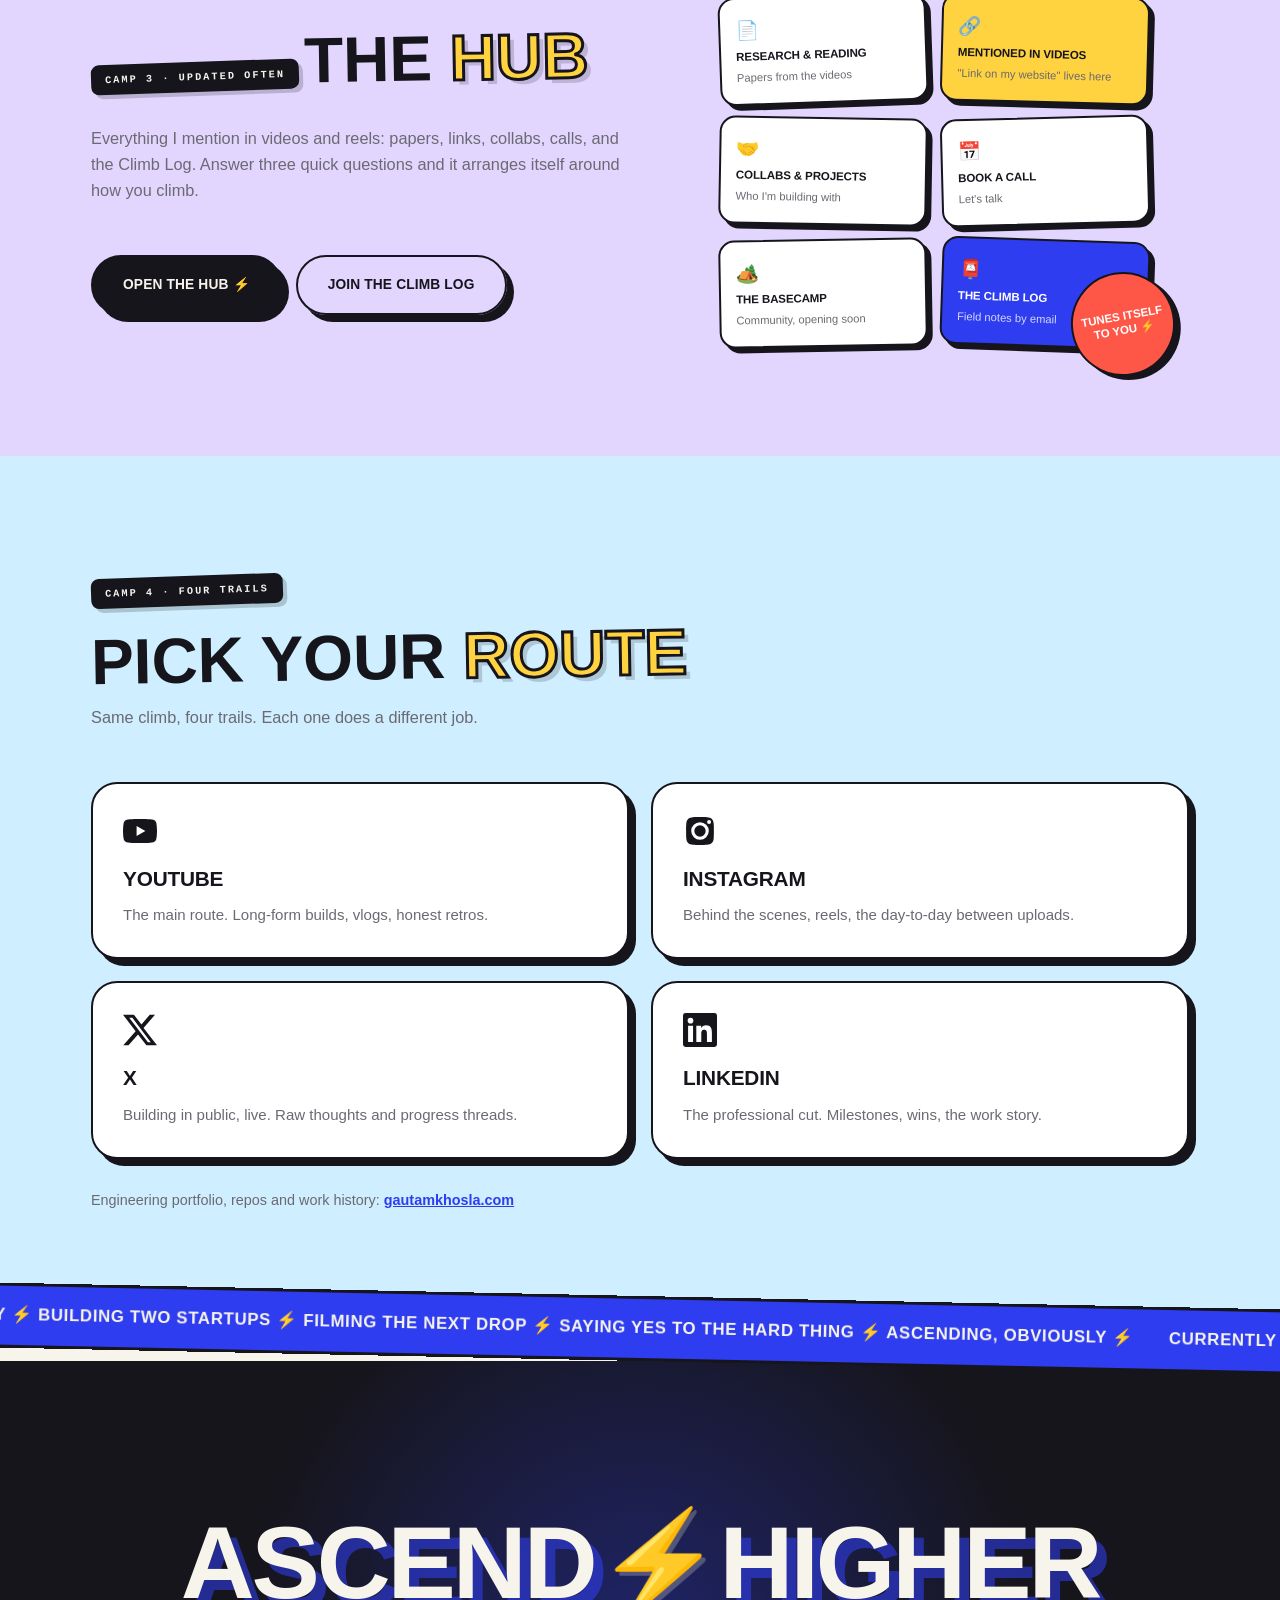
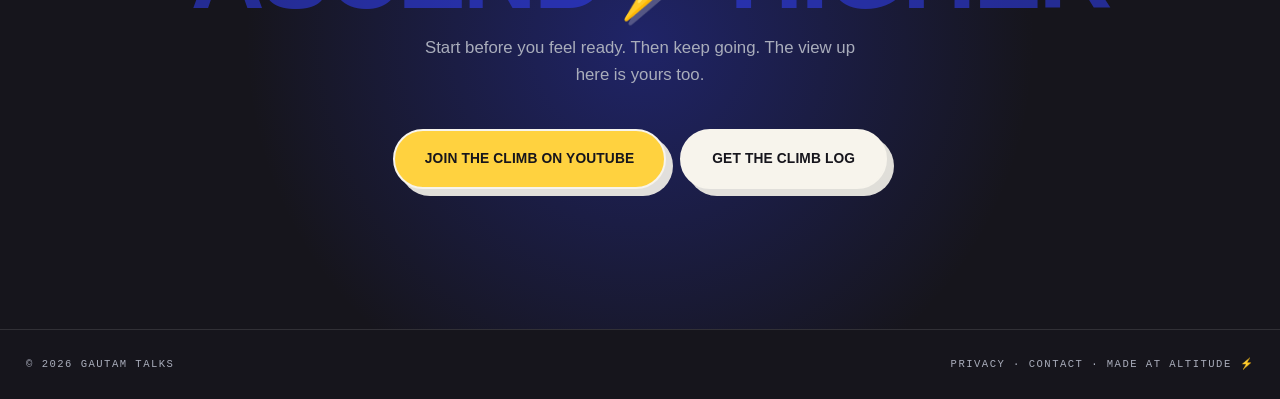
==== commit 34b292aa: "Update title and Open Graph tags in index.html" ====
--- a/index.html
+++ b/index.html
@@ -6,11 +6,11 @@
 <meta name="referrer" content="strict-origin-when-cross-origin">
 <meta http-equiv="X-Content-Type-Options" content="nosniff">
 <meta name="viewport" content="width=device-width, initial-scale=1">
-<title>Gautam Talks — Gautam Khosla | Hackathons, Startups &amp; Building in Public</title>
+<title>Gautam Talks · Gautam Khosla | Hackathons, Startups &amp; Building in Public</title>
 <meta name="description" content="Gautam Talks is Gautam Khosla: engineering student, MLH hackathon award winner, and creator documenting hackathons, startups and building in public on YouTube. Start before you feel ready.">
 <link rel="canonical" href="https://gautamtalks.com/">
 <meta property="og:type" content="website">
-<meta property="og:title" content="Gautam Talks — Hackathons, Startups &amp; Building in Public">
+<meta property="og:title" content="Gautam Talks · Hackathons, Startups &amp; Building in Public">
 <meta property="og:description" content="Start before you feel ready. I film the whole climb.">
 <meta property="og:url" content="https://gautamtalks.com/">
 <meta property="og:image" content="https://gautamtalks.com/gautam.jpg">
@@ -245,4 +245,4 @@
 
 <script src="app.js" defer></script>
 </body>
-</html>+</html>
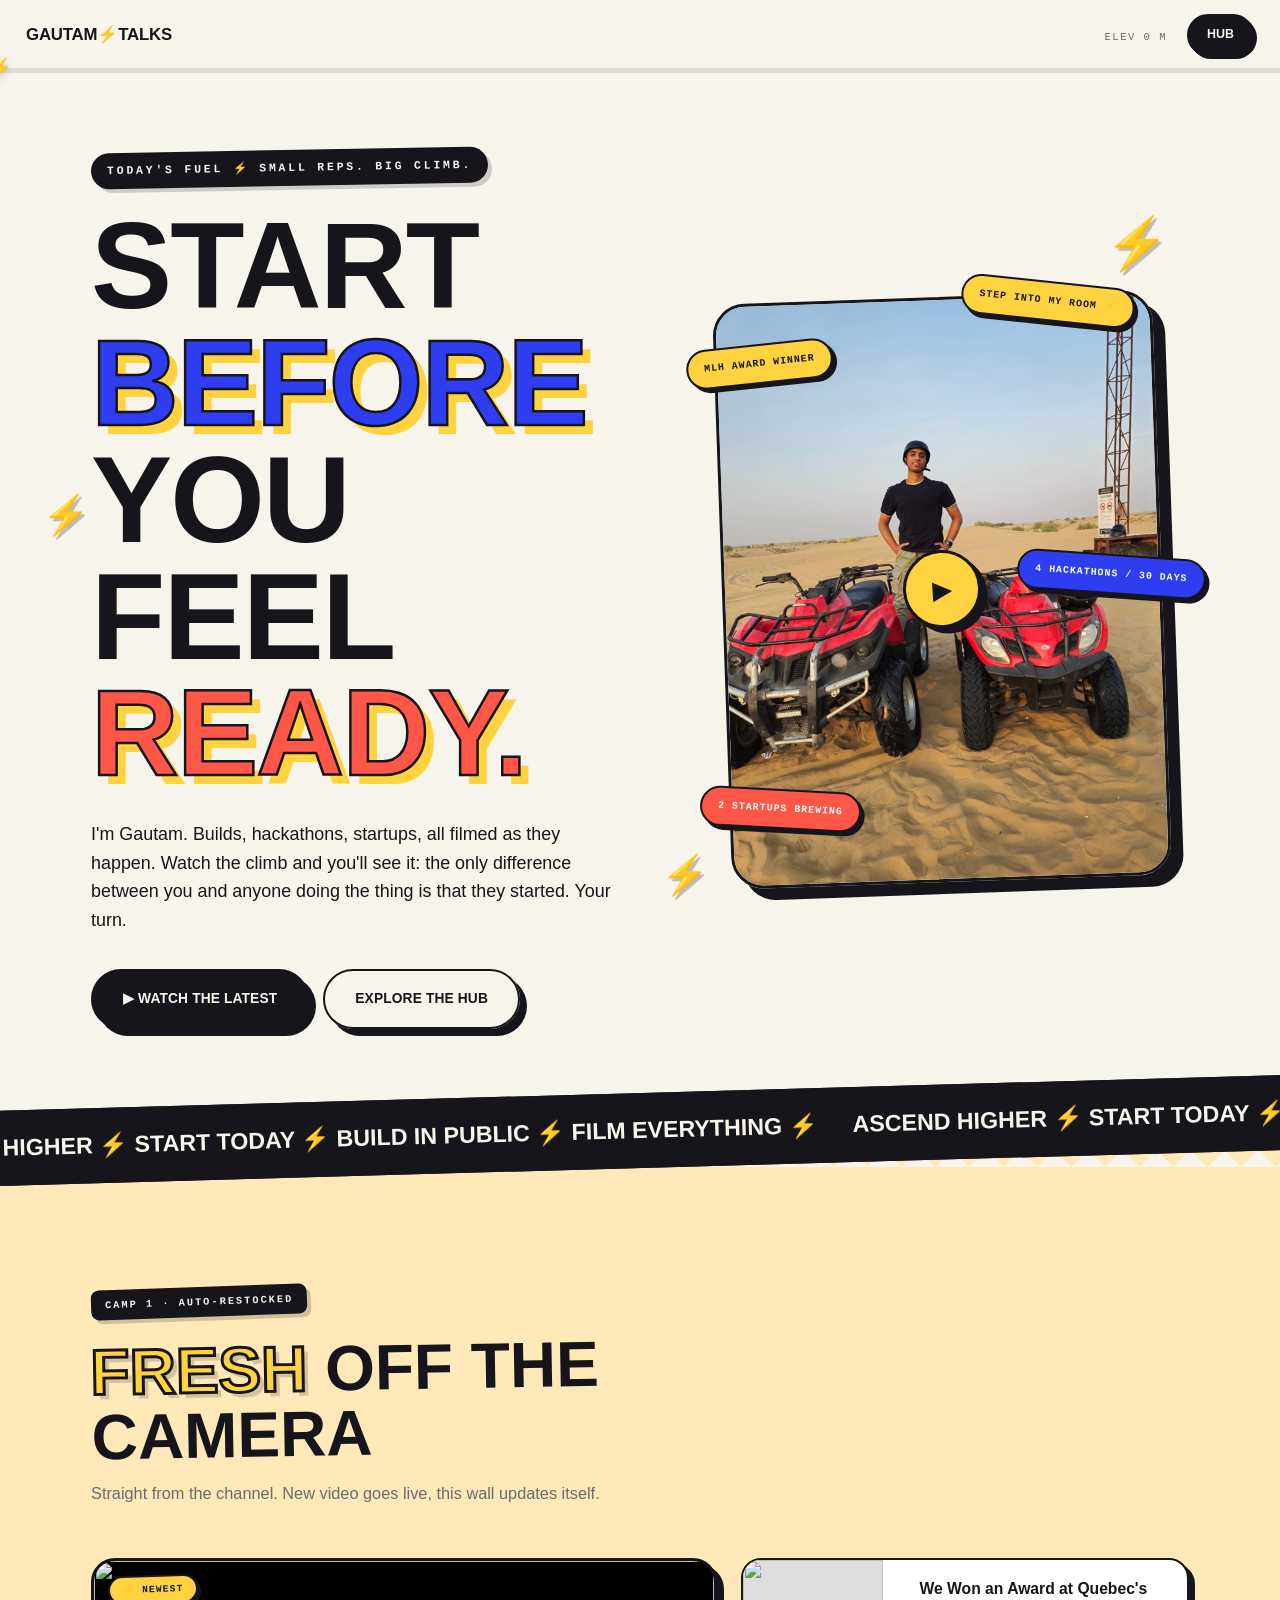
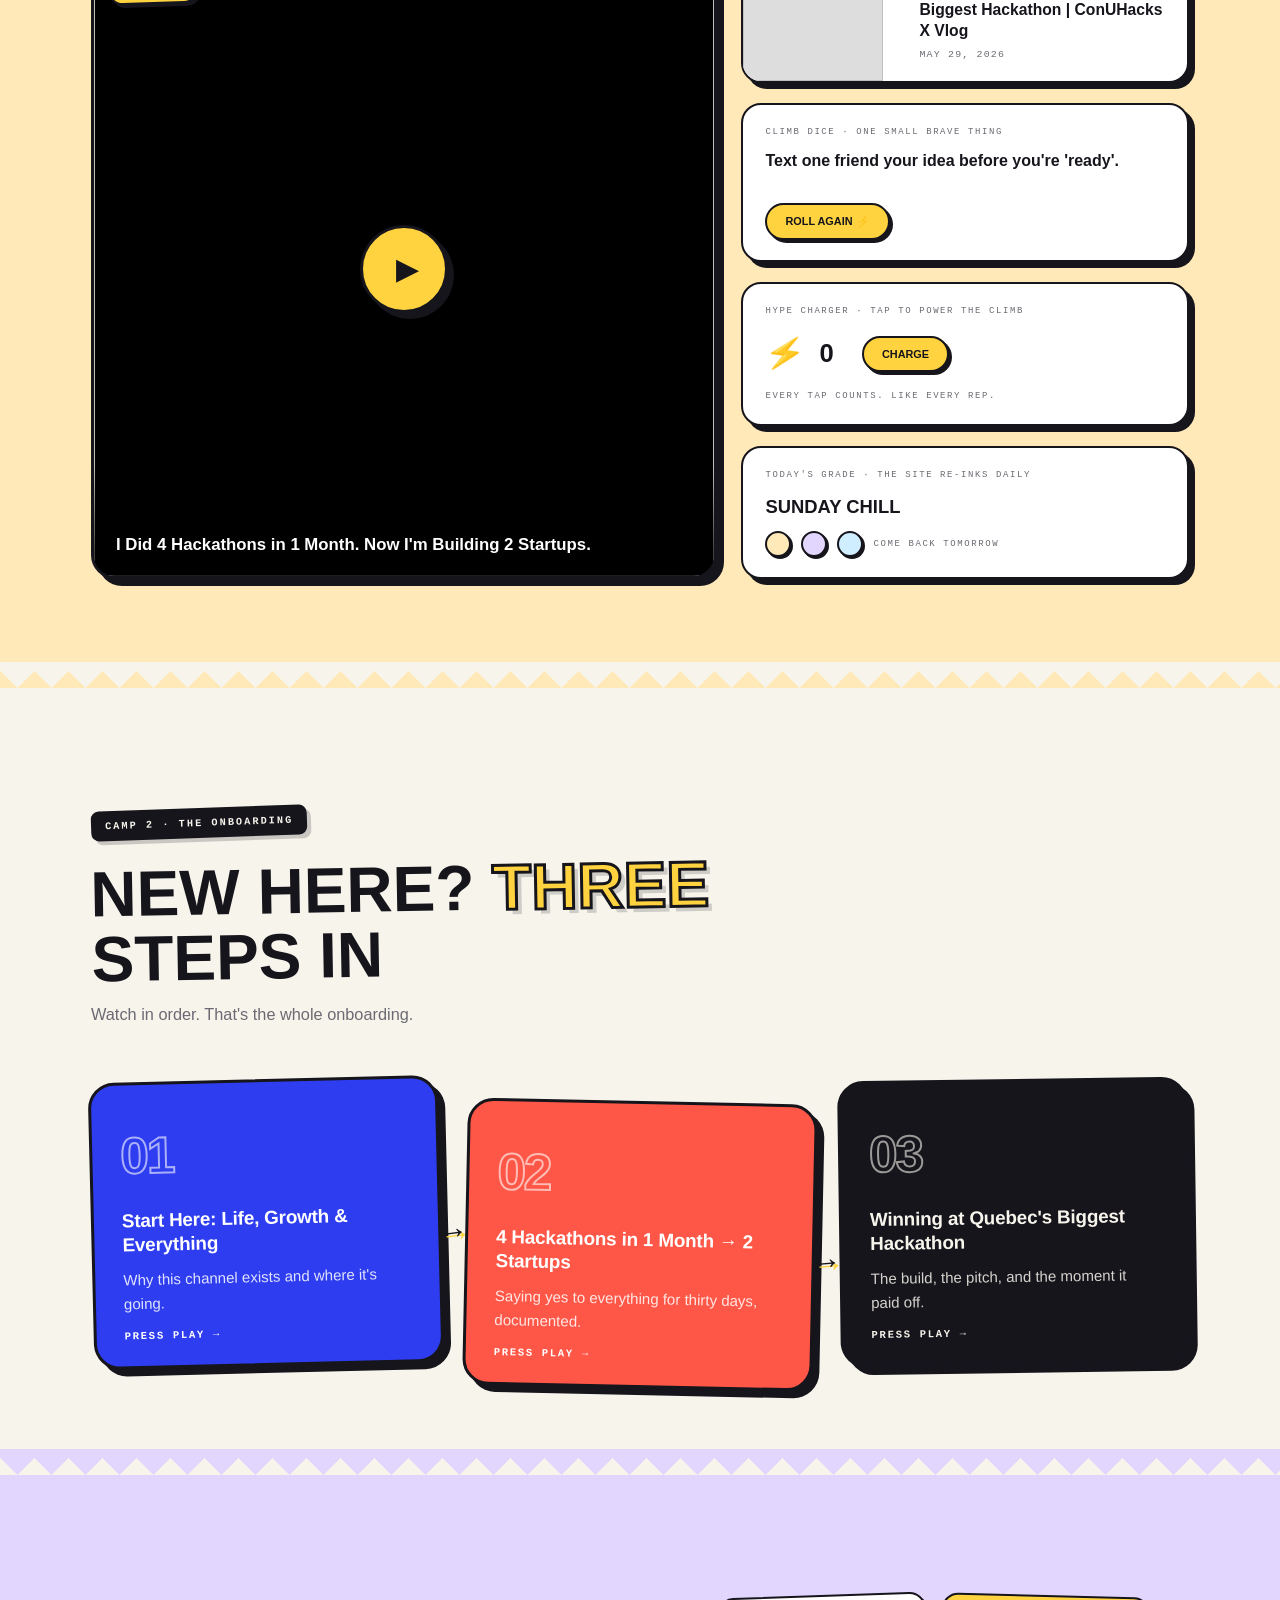
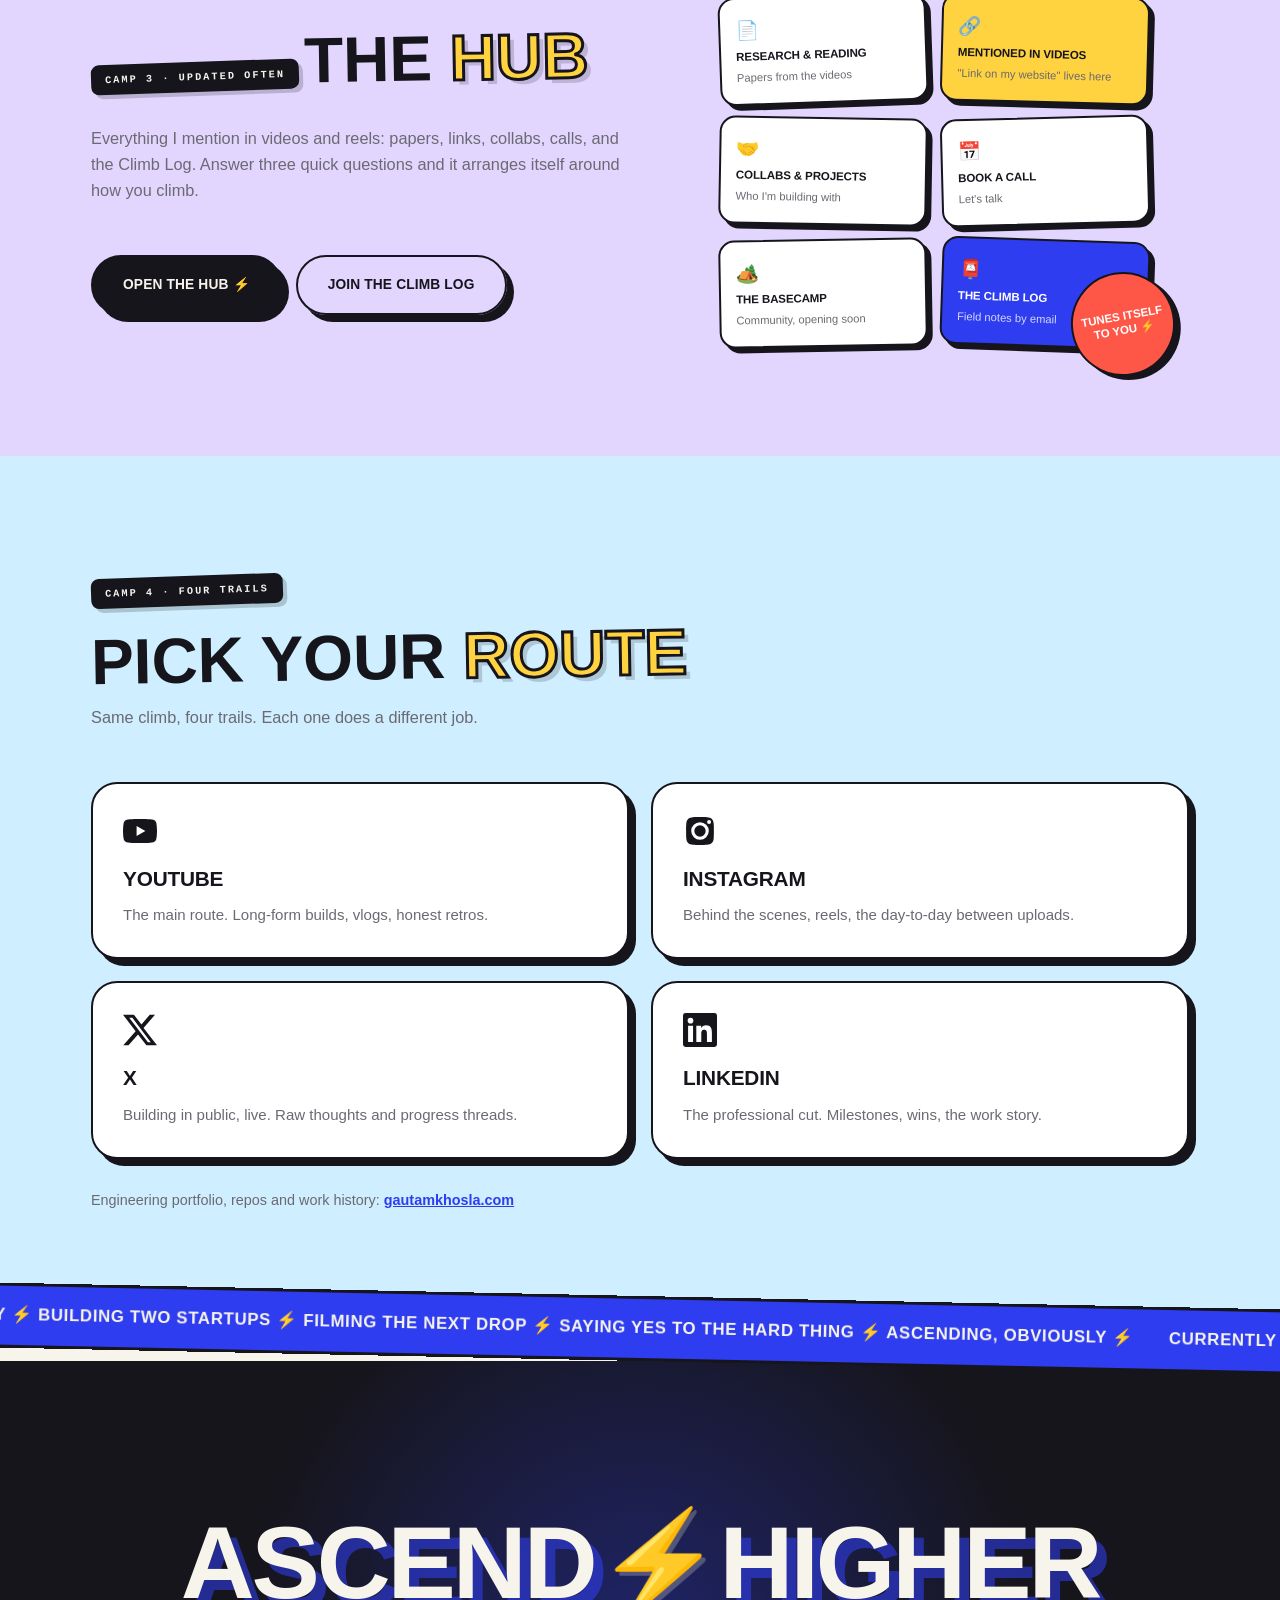
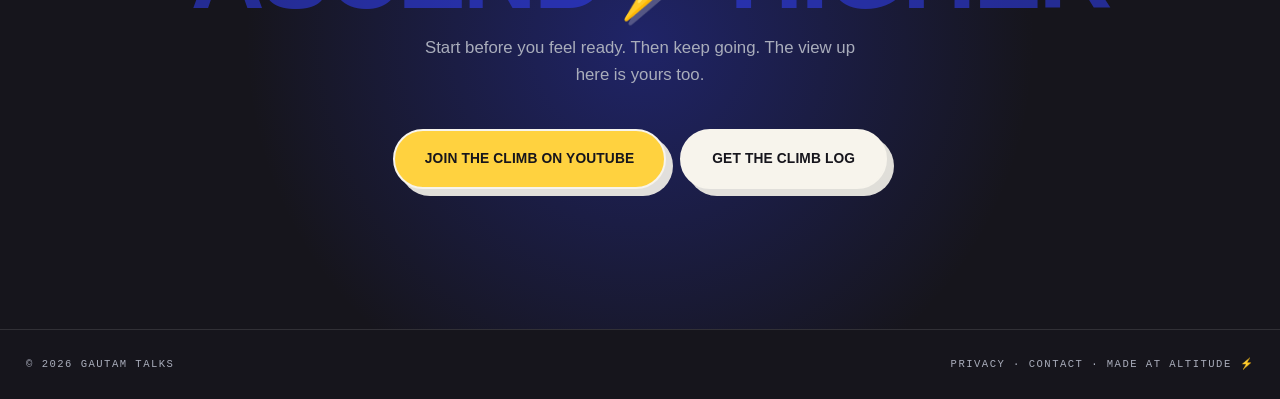
==== commit 74bec2fb: "Update page title to focus on Building in Public" ====
--- a/index.html
+++ b/index.html
@@ -6,7 +6,7 @@
 <meta name="referrer" content="strict-origin-when-cross-origin">
 <meta http-equiv="X-Content-Type-Options" content="nosniff">
 <meta name="viewport" content="width=device-width, initial-scale=1">
-<title>Gautam Talks · Gautam Khosla | Hackathons, Startups &amp; Building in Public</title>
+<title>Gautam Talks · Gautam Khosla | Building in Public</title>
 <meta name="description" content="Gautam Talks is Gautam Khosla: engineering student, MLH hackathon award winner, and creator documenting hackathons, startups and building in public on YouTube. Start before you feel ready.">
 <link rel="canonical" href="https://gautamtalks.com/">
 <meta property="og:type" content="website">
